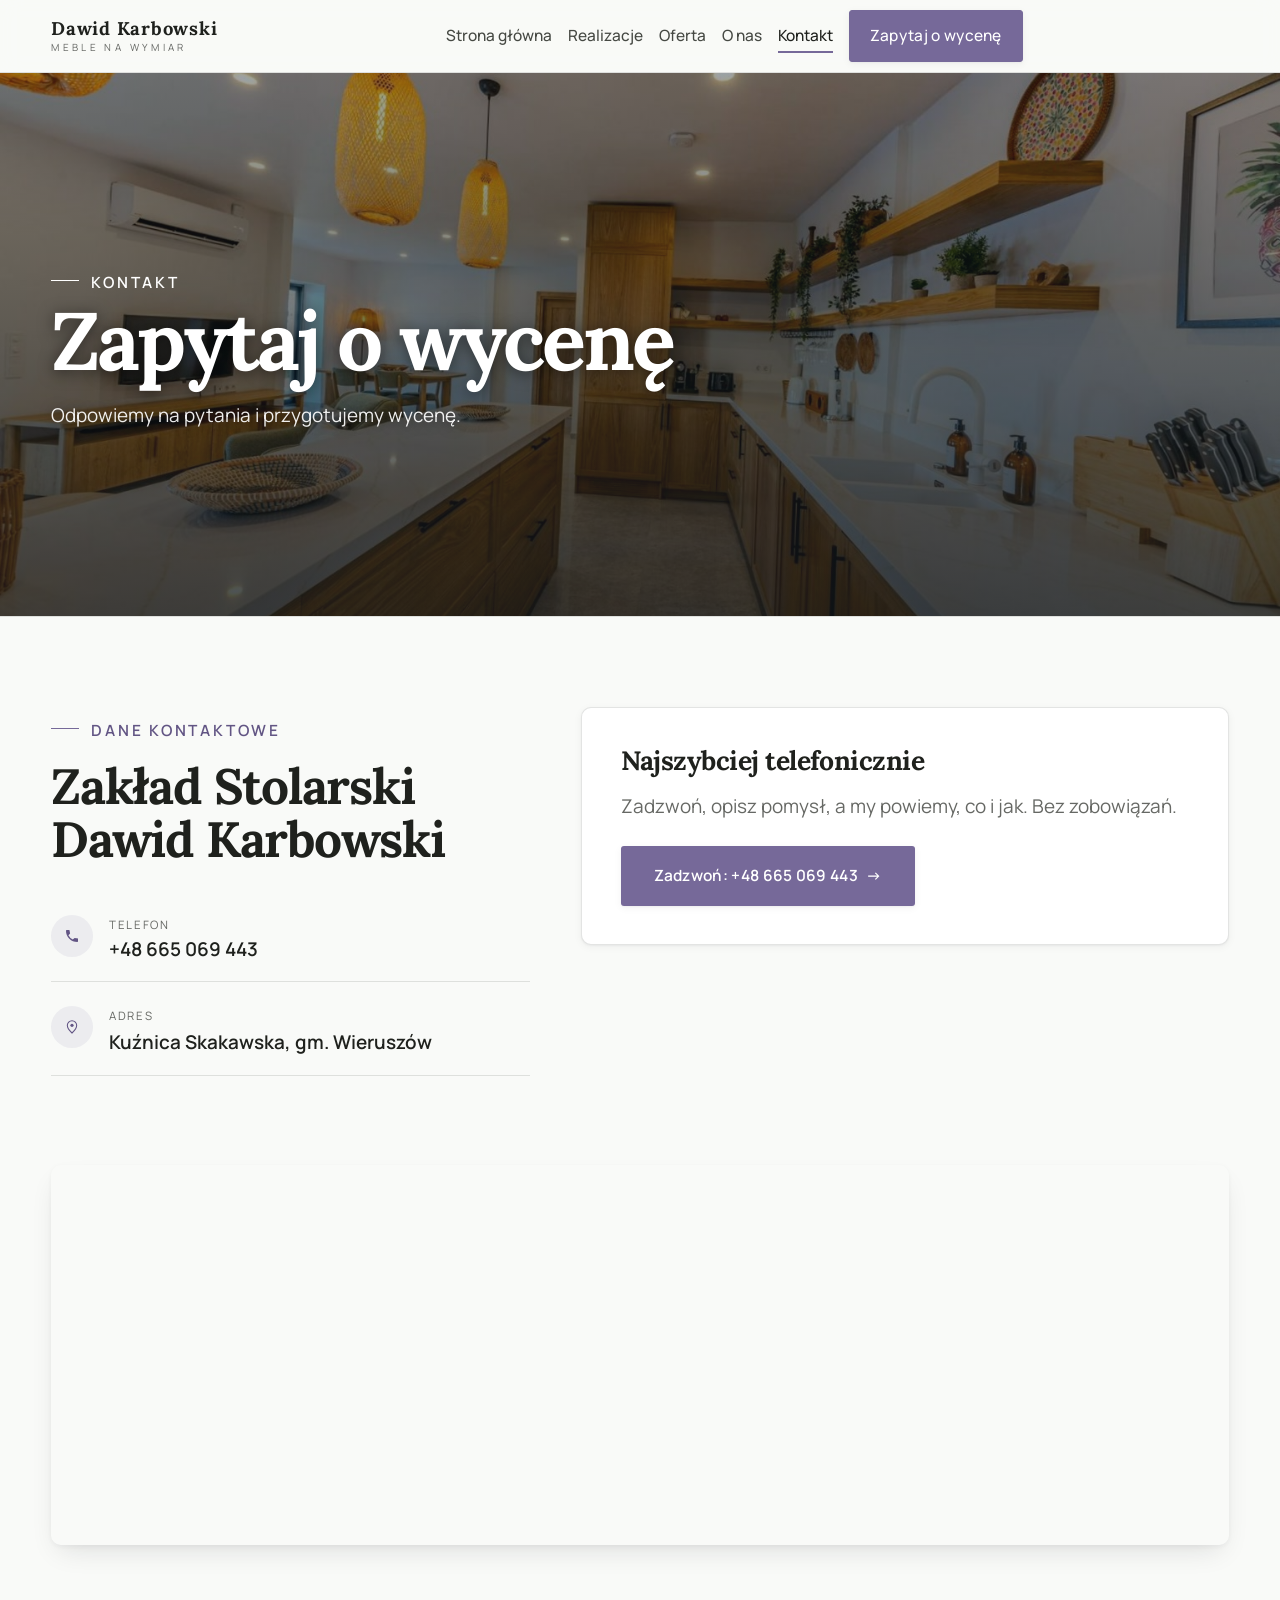
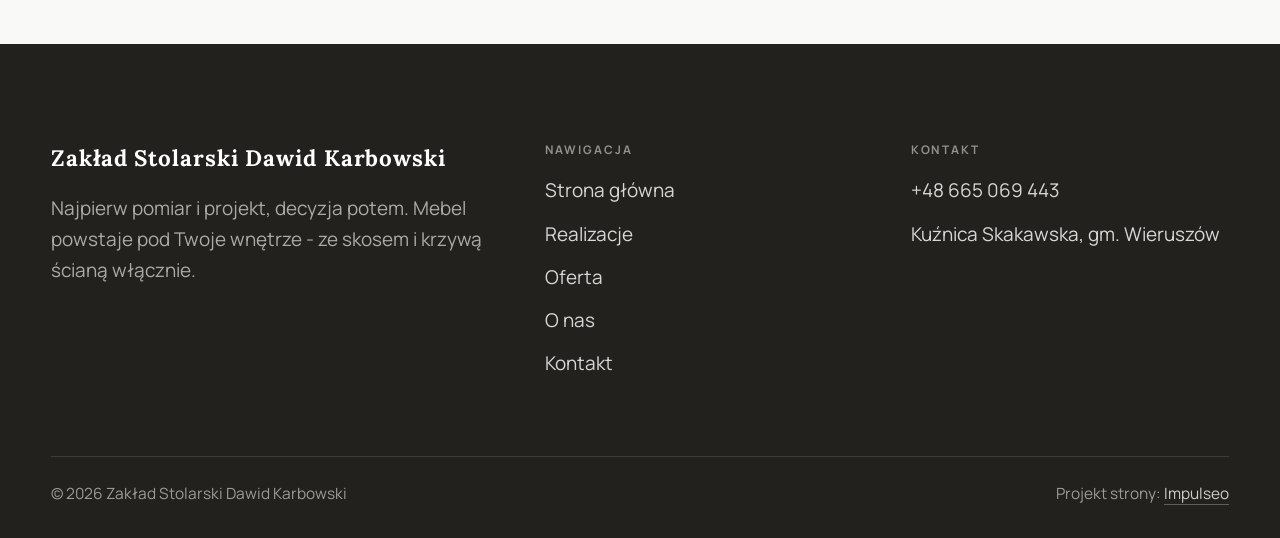
==== kontakt.html @ 0f79d3a3 "Strona demo: zaklad-stolarski-dawid-karbowski" ====
<!DOCTYPE html>
<html lang="pl">
<head>
<meta charset="UTF-8">
<meta name="viewport" content="width=device-width, initial-scale=1.0">
<title>Kontakt - Zakład Stolarski Dawid Karbowski</title>
<meta name="description" content="Kontakt Zakład Stolarski Dawid Karbowski - Kuźnica Skakawska, gm. Wieruszów">
<link rel="canonical" href="https://impulseo-pl.github.io/zaklad-stolarski-dawid-karbowski/kontakt.html">
<meta name="robots" content="noindex, nofollow">
<meta property="og:type" content="website">
<meta property="og:locale" content="pl_PL">
<meta property="og:site_name" content="Zakład Stolarski Dawid Karbowski">
<meta property="og:title" content="Kontakt - Zakład Stolarski Dawid Karbowski">
<meta property="og:description" content="Kontakt Zakład Stolarski Dawid Karbowski - Kuźnica Skakawska, gm. Wieruszów">
<meta property="og:url" content="https://impulseo-pl.github.io/zaklad-stolarski-dawid-karbowski/kontakt.html">
<meta property="og:image" content="https://impulseo-pl.github.io/zaklad-stolarski-dawid-karbowski/img/og.jpg">
<meta property="og:image:width" content="1200">
<meta property="og:image:height" content="630">
<meta name="twitter:card" content="summary_large_image">
<link rel="preconnect" href="https://fonts.googleapis.com">
<link rel="preconnect" href="https://fonts.gstatic.com" crossorigin>
<link href="https://fonts.googleapis.com/css2?family=Lora:wght@500;600;700&family=Manrope:wght@400;500;600&display=swap" rel="stylesheet">
<link rel="stylesheet" href="assets/styles.css?v=f12e553e">
</head>
<body>

<header class="nav">
  <div class="wrap nav-inner">
    <a class="brand" href="index.html"><span class="name">Dawid Karbowski</span><span class="sub">Meble na wymiar</span></a>
    <nav class="nav-links">
      <a href="index.html">Strona główna</a>
      <a href="realizacje.html">Realizacje</a>
      <a href="oferta.html">Oferta</a>
      <a href="o-nas.html">O nas</a>
      <a href="kontakt.html" class="active" aria-current="page">Kontakt</a>
      <a href="kontakt.html" class="btn btn-accent">Zapytaj o wycenę</a>
    </nav>
    <button class="nav-toggle" aria-label="Menu"><span></span><span></span><span></span></button>
  </div>
</header>

<main>
<section class="pagehead">
  <img src="img/g8.jpg" alt="Zakład Stolarski Dawid Karbowski - Zapytaj o wycenę" width="1534" height="988" decoding="async">
  <div class="wrap">
    <span class="eyebrow">Kontakt</span>
    <h1>Zapytaj o wycenę</h1>
    <p>Odpowiemy na pytania i przygotujemy wycenę.</p>
  </div>
</section>
<section>
  <div class="wrap contact-grid">
    <div class="reveal">
      <span class="eyebrow">Dane kontaktowe</span>
      <h2 style="margin:var(--space-4) 0 var(--space-6)">Zakład Stolarski Dawid Karbowski</h2>
      <div class="info-list">
        <div class="info-row"><div class="ic"><svg class="ico-tel" width="16" height="16" viewBox="0 0 24 24" fill="none" aria-hidden="true"><path d="M6.6 10.8a15.5 15.5 0 0 0 6.6 6.6l2.2-2.2a1 1 0 0 1 1-.24 11.4 11.4 0 0 0 3.6.58 1 1 0 0 1 1 1V20a1 1 0 0 1-1 1A17 17 0 0 1 3 4a1 1 0 0 1 1-1h3.5a1 1 0 0 1 1 1c0 1.25.2 2.46.58 3.6a1 1 0 0 1-.25 1l-2.23 2.2Z" fill="currentColor"/></svg></div><div><div class="lbl">Telefon</div><a class="val" href="tel:+48665069443">+48 665 069 443</a></div></div>
        <div class="info-row"><div class="ic"><svg class="ico-pin" width="16" height="16" viewBox="0 0 24 24" fill="none" aria-hidden="true"><path d="M12 21s7-6.1 7-11.5A7 7 0 0 0 5 9.5C5 14.9 12 21 12 21Z" stroke="currentColor" stroke-width="1.6" fill="none"/><circle cx="12" cy="9.5" r="2.4" fill="currentColor"/></svg></div><div><div class="lbl">Adres</div><div class="val">Kuźnica Skakawska, gm. Wieruszów</div></div></div>
      </div>
    </div>
    <div class="reveal">
      <div class="form">
        <h3 style="margin-bottom:var(--space-4)">Najszybciej telefonicznie</h3>
        <p class="muted" style="margin-bottom:var(--space-5)">Zadzwoń, opisz pomysł, a my powiemy, co i jak. Bez zobowiązań.</p>
        <a href="tel:+48665069443" class="btn btn-accent" style="justify-content:center">Zadzwoń: +48 665 069 443 <span class="arr">→</span></a>
      </div>
    </div>
  </div>
</section>
<section style="padding-top:0">
  <div class="wrap reveal">
    <iframe class="map" title="Zakład Stolarski Dawid Karbowski - Wieruszów" src="https://maps.google.com/maps?q=Zak%C5%82ad%20Stolarski%20Dawid%20Karbowski%20Wierusz%C3%B3w&z=15&output=embed" loading="lazy" referrerpolicy="no-referrer-when-downgrade"></iframe>
  </div>
</section>
</main>

<footer>
  <div class="wrap">
    <div class="foot-grid">
      <div class="foot-brand">
        <div class="name">Zakład Stolarski Dawid Karbowski</div>
        <p>Najpierw pomiar i projekt, decyzja potem. Mebel powstaje pod Twoje wnętrze - ze skosem i krzywą ścianą włącznie.</p>
      </div>
      <div class="foot-col">
        <h4>Nawigacja</h4>
        <a href="index.html">Strona główna</a>
        <a href="realizacje.html">Realizacje</a>
        <a href="oferta.html">Oferta</a>
        <a href="o-nas.html">O nas</a>
        <a href="kontakt.html">Kontakt</a>
      </div>
      <div class="foot-col">
        <h4>Kontakt</h4>
        <a href="tel:+48665069443">+48 665 069 443</a>
        <p>Kuźnica Skakawska, gm. Wieruszów</p>
      </div>
    </div>
    <div class="foot-bot">
      <span>© 2026 Zakład Stolarski Dawid Karbowski</span>
      <span>Projekt strony: <a class="foot-credit" href="https://impulseo.pl" target="_blank" rel="noopener">Impulseo</a></span>
    </div>
  </div>
</footer>
<div class="sticky-reserve"><a class="sr-book" href="kontakt.html">Zapytaj o wycenę</a><a class="sr-call" href="tel:+48665069443" aria-label="Zadzwoń"><svg class="ico-tel" width="16" height="16" viewBox="0 0 24 24" fill="none" aria-hidden="true"><path d="M6.6 10.8a15.5 15.5 0 0 0 6.6 6.6l2.2-2.2a1 1 0 0 1 1-.24 11.4 11.4 0 0 0 3.6.58 1 1 0 0 1 1 1V20a1 1 0 0 1-1 1A17 17 0 0 1 3 4a1 1 0 0 1 1-1h3.5a1 1 0 0 1 1 1c0 1.25.2 2.46.58 3.6a1 1 0 0 1-.25 1l-2.23 2.2Z" fill="currentColor"/></svg></a></div>
<div class="demo-wazne" data-do="2026-11-10" data-cykl="3" hidden><svg class="dw-ico" width="13" height="13" viewBox="0 0 24 24" fill="none" aria-hidden="true"><circle cx="12" cy="12" r="8.6" stroke="currentColor" stroke-width="1.8"/><path d="M12 7.2V12l3.3 2" stroke="currentColor" stroke-width="1.8" stroke-linecap="round"/></svg><span class="dw-txt"></span></div>

<script src="assets/main.js"></script>
</body>
</html>
---- assets/styles.css ----
/* ============================================================
   STOLBASZ — premium, architektoniczny B2B fit-out
   Jasna paleta, zero brązu. System wg premium-web-craft.
   Projekt strony: Impulseo (impulseo.pl)
   ============================================================ */

:root{
  /* PALETA — jasna, architektoniczna, chłodna */
  --paper:#F3F1EC;          /* główne tło */
  --paper-2:#E6E3DB;        /* sekcje alternatywne (chłodny jasny szary) */
  --paper-3:#E6E3DB;        /* delikatne wypełnienia */
  --ink:#23211E;            /* tekst główny — chłodny grafit */
  --ink-soft:#43403A;       /* nagłówki drugorzędne */
  --muted:#87837A;          /* tekst poboczny */
  --line:rgba(35,33,30,.12);/* hairline */
  --accent:#8A6B3C;         /* stonowany petrol-slate — jedyny akcent */
  --accent-d:#6E5430;
  --accent-soft:rgba(138,107,60,.10);
  --dark:#23211E;           /* sekcje ciemne (stopka/CTA) */

  /* HOVER ZDJĘĆ — JEDEN standard dla całego silnika (decyzja K. 04.08.2026, artefakt z wariantami).
     AKTUALNE (K.+Szymon 09.08.2026, wybór z artefaktu 6 wariantów): zoom 1.05 przy 1.4s -
     przy tak długim czasie mocniejszy kadr NIE skacze, tylko „oddycha". Poprzedni standard
     (1.02 / .55s z 04.08) odbierany jako dynamiczny i szybki.
     Spoczynek lekko przygaszony, ale TYLKO tam, gdzie jest mysz (@media hover:hover) —
     na telefonie zdjęcia zostają w pełnej jasności. */
  --img-zoom:1.05;                   /* K.+Szymon 09.08: wariant F z artefaktu porównawczego */
  --img-rest:brightness(.95) saturate(.99);
  --img-hot:brightness(1.06) saturate(1.05);
  --img-dur:1.4s;                    /* K.+Szymon 09.08 (wariant F): powoli = elegancko */
  --img-ease:cubic-bezier(.16,.84,.44,1);  /* miękki ogon, efekt „oddychania" */

  /* ODSTĘPY — skala 4/8 */
  --space-1:4px; --space-2:8px; --space-3:12px; --space-4:16px; --space-5:24px;
  --space-6:32px; --space-7:48px; --space-8:64px; --space-9:96px; --space-10:128px;

  /* TYPOGRAFIA — fluid clamp() (skala podbita 16.07.2026: większe, czytelniejsze litery — uwaga Adama) */
  --text-sm:clamp(.9rem,.87rem + .12vw,1rem);
  --text-base:clamp(1.08rem,1.04rem + .18vw,1.2rem);
  --text-lg:clamp(1.24rem,1.15rem + .34vw,1.44rem);
  --text-h3:clamp(1.34rem,1.22rem + .55vw,1.66rem);
  --text-h2:clamp(2.1rem,1.66rem + 2.1vw,3.1rem);
  --text-h1:clamp(2.9rem,2.1rem + 4vw,5.1rem);

  /* PROMIENIE — architektoniczne, raczej ostre */
  --r-sm:3px; --r-md:6px; --r-lg:10px;

  /* RUCH */
  --ease:cubic-bezier(.25,.46,.45,.94); --dur:.24s;

  /* CIENIE — miękkie, warstwowe */
  --sh-sm:0 1px 2px rgba(16,24,32,.04), 0 2px 8px rgba(16,24,32,.05);
  --sh-md:0 2px 6px rgba(16,24,32,.05), 0 12px 28px -8px rgba(16,24,32,.12);
  --sh-lg:0 6px 14px rgba(16,24,32,.07), 0 26px 56px -18px rgba(16,24,32,.22);

  --hairline:1px solid var(--line);

  --font-display:'Lora',serif;
  --font-body:'Manrope',sans-serif;
}

*{box-sizing:border-box;margin:0;padding:0}
html{scroll-behavior:smooth}
body{
  font-family:var(--font-body);
  font-size:var(--text-base);
  line-height:1.65;
  color:var(--ink);
  background:var(--paper);
  -webkit-font-smoothing:antialiased;
  text-rendering:optimizeLegibility;
}
img{max-width:100%;height:auto;display:block}  /* height:auto = width/height z atrybutów trzyma proporcje (TOP#12) */
a{color:inherit;text-decoration:none}

.wrap{width:min(92%,1180px);margin-inline:auto}
section{padding-block:clamp(52px,6.5vw,96px)}

h1,h2,h3{font-family:var(--font-display);font-weight:700;line-height:1.08;letter-spacing:-.02em;color:var(--ink)}
h1{font-size:var(--text-h1);letter-spacing:-.035em}
h2{font-size:var(--text-h2);letter-spacing:-.025em}
h3{font-size:var(--text-h3)}
/* MIARA — długość wiersza. WCAG 2.2 SC 1.4.8: max 80 znaków; Butterick: 45–90.
   68ch daje realnie 72–78 znaków polskiego tekstu, czyli z zapasem pod granicą.
   Wcześniej limit miał TYLKO <p> — <li>, <blockquote> i <dd> nie miały żadnego,
   i to jedyny powód, dla którego 23 bloki na dwóch oddanych stronach jadą po
   83–106 znaków w wierszu (pomiar 07.08.2026, bramka `miara`).
   ⚠️ Listy i definicje ograniczamy TYLKO bez klasy: `ul`/`ol` z klasą to u nas
   układ (siatki kafli, menu), a nie tekst ciągły — tam miarę wyznacza układ. */
/* 60ch, nie 68ch (K. 10.08): po zmianie fontów na węższe kroje (DM Sans i spółka)
   w 68ch mieściło się ~90 znaków - bramka pikselowa słusznie zgłaszała przekroczenie
   granicy 80. Pomiar na żywej przeglądarce: 60ch = 90 znaków, 53ch = ~78 znaków, czyli normę WCAG 1.4.8. */
:root{ --miara:53ch }
p{max-width:min(100%,var(--miara))}
blockquote,
ul:not([class])>li, ol:not([class])>li,
dl:not([class])>dd{max-width:min(100%,var(--miara))}

/* ⚠️ Świadomie BEZ wyjątku `.tile p,.card p,.svc p{max-width:none}`, choć nasuwa się sam:
   te akapity BYŁY już ograniczone (stare `p{max-width:65ch}`), więc „wyjątek" nie odblokowałby
   niczego nowego — tylko ROZLUŹNIŁ stan sprzed zmiany na wszystkich demach naraz.
   `figcaption` żadna z reguł wyżej nie dotyczy, więc też nie potrzebuje zwolnienia. */

/* ŁAMANIE. `balance` wyrównuje długości wierszy w nagłówku, `pretty` pilnuje ostatniego
   wiersza akapitu, żeby nie został w nim jeden wyraz. Obsługiwane od Chrome 117 /
   Safari 17.5; starsze przeglądarki po prostu ignorują tę własność.
   `text-wrap:pretty` nie występowało dotąd ANI RAZ w silniku ani w repo klientów. */
h1,h2,h3,.lead,.lede{text-wrap:balance}
p,li,blockquote,dd{text-wrap:pretty}

.eyebrow{
  font-family:var(--font-body);
  font-size:var(--text-sm);
  font-weight:600;
  letter-spacing:.18em;
  text-transform:uppercase;
  color:var(--accent);
  display:inline-flex;align-items:center;gap:var(--space-3);
}
/* flex:none + margin-top = kreska trzyma się PIERWSZEJ linii. Wcześniej align-items:center
   centrowało ją względem całego bloku i przy zawinięciu (długi kicker typu
   „…WNĘTRZ · LESZNO · OD 2019") druga linia lądowała z brzydkim wcięciem. */
.eyebrow{align-items:flex-start}
.eyebrow>*,.eyebrow{text-wrap:balance}   /* dlugi kicker lamal sie na sierote typu samo „2019" w drugiej linii */
.eyebrow::before{content:"";width:28px;height:1px;background:var(--accent);display:inline-block;flex:none;margin-top:.62em}

.muted{color:var(--muted)}
.lead{font-size:var(--text-lg);line-height:1.55;color:var(--ink-soft);max-width:50ch}

/* ---------- BUTTONS ---------- */
.btn{
  display:inline-flex;align-items:center;gap:var(--space-2);
  font-weight:600;font-size:var(--text-sm);letter-spacing:.02em;
  padding:var(--space-4) var(--space-6);
  border-radius:var(--r-sm);
  transition:transform var(--dur) var(--ease),box-shadow var(--dur) var(--ease),background var(--dur) var(--ease);
  cursor:pointer;border:1px solid transparent;
}
.btn-accent{background:var(--accent);color:#fff;box-shadow:var(--sh-sm)}
.btn-accent:hover{background:var(--accent-d);transform:translateY(-2px);box-shadow:var(--sh-md)}
.btn-accent:active{transform:translateY(0);box-shadow:var(--sh-sm)}
.btn-ghost{background:transparent;color:var(--ink);border-color:var(--line)}
.btn-ghost:hover{border-color:var(--accent);color:var(--accent);transform:translateY(-2px)}
.btn-light{background:#fff;color:var(--ink);box-shadow:var(--sh-sm)}
.btn-light:hover{transform:translateY(-2px);box-shadow:var(--sh-md)}
.btn .arr{transition:transform var(--dur) var(--ease)}
.btn:hover .arr{transform:translateX(4px)}

/* ---------- NAV ---------- */
.nav{
  position:sticky;top:0;z-index:50;
  background:color-mix(in srgb,var(--paper) 88%,transparent);
  backdrop-filter:saturate(140%) blur(10px);
  border-bottom:var(--hairline);
}
.nav-inner{display:flex;align-items:center;justify-content:space-between;gap:var(--space-5);height:72px}
/* ANTY-NACHODZENIE (K. 05.08.2026): długa nazwa firmy + przycisk z pełnym numerem nie mieściły się w pasku
   i flex ściskał linki PONIŻEJ ich treści - "Kontakt" wchodził na ramkę "Zadzwoń +48 ...". Teraz ustępuje
   nazwa marki (skrót wielokropkiem), a menu i przycisk nigdy się nie kurczą ani nie zachodzą na siebie. */
.brand{display:flex;flex-direction:column;line-height:1;min-width:0;flex:0 1 auto}
.brand .name{font-family:var(--font-display);font-weight:800;font-size:1.35rem;letter-spacing:.04em;white-space:nowrap;overflow:hidden;text-overflow:ellipsis}
.brand .sub{font-size:.62rem;letter-spacing:.34em;text-transform:uppercase;color:var(--muted);margin-top:5px;white-space:nowrap;overflow:hidden;text-overflow:ellipsis}
.nav-links{display:flex;align-items:center;gap:var(--space-6);flex:0 0 auto}
.nav-links a{font-size:var(--text-sm);font-weight:500;color:var(--ink-soft);position:relative;padding-block:4px;white-space:nowrap;transition:color var(--dur) var(--ease)}
.nav-links a::after{content:"";position:absolute;left:0;bottom:0;width:0;height:1.5px;background:var(--accent);transition:width var(--dur) var(--ease)}
.nav-links a:hover,.nav-links a.active{color:var(--ink)}
.nav-links a:hover::after,.nav-links a.active::after{width:100%}
.nav-links .btn{padding:var(--space-2) var(--space-5)}
/* przyciski w nav: właściwy kolor (przebij .nav-links a) + bez podkreślenia */
.nav-links a.btn-accent{color:#fff}
.nav-links a.btn-ghost,.nav-links a.btn-light{color:var(--ink)}
/* CTA w pasku: NIE podkreślenie spod linków menu, ale ten sam przelatujący błysk,
   co na wszystkich innych przyciskach (zgłoszenie K. 13.08.2026 - „na hero jest efekt
   światła przechodzącego przez przycisk, na navbarze go nie ma, a mają być identyczne").
   Reguła `.nav-links a::after` jest silniejsza od `.btn::after`, więc trzeba jej
   geometrię wyzerować i wpisać połysk z nazwy - samo `display:none` gasiło efekt. */
.nav-links a.btn::after{
  display:block;content:"";position:absolute;inset:0;z-index:-1;pointer-events:none;
  width:auto;height:auto;border-radius:inherit;   /* kasuje geometrię podkreślenia (width:0;height:1.5px) */
  background:linear-gradient(100deg,transparent 32%,rgba(255,255,255,.20) 50%,transparent 68%);
  translate:-120% 0}
@media (prefers-reduced-motion:no-preference){
  .nav-links a.btn:hover::after{translate:120% 0;transition:translate .75s var(--mt-ease,cubic-bezier(.16,.84,.44,1))}
}
.nav-toggle{display:none;background:none;border:none;cursor:pointer;flex-direction:column;gap:5px;padding:8px}
.nav-toggle span{width:24px;height:2px;background:var(--ink);transition:var(--dur)}
/* Ciasny zakres MIĘDZY menu mobilnym a pełnym pulpitem: zbijamy odstępy i nazwę marki,
   żeby wszystko zmieściło się naturalnie, zanim w ogóle dojdzie do skracania wielokropkiem. */
@media(max-width:1280px) and (min-width:921px){
  .nav-links{gap:var(--space-4)}
  .nav-links .btn{padding:var(--space-2) var(--space-4)}
  .brand .name{font-size:1.15rem}
}

/* ---------- HERO (split) ---------- */
.hero{position:relative;overflow:hidden;border-bottom:var(--hairline)}
.hero-grid{display:grid;grid-template-columns:1.05fr .95fr;gap:clamp(24px,4vw,60px);align-items:center;
  padding-block:clamp(36px,4.5vw,64px)}
.hero-copy .eyebrow{margin-bottom:var(--space-5)}
.hero-copy h1{margin-bottom:var(--space-5)}
.hero-copy .lead{margin-bottom:var(--space-7)}
.hero-actions{display:flex;flex-wrap:wrap;gap:var(--space-4)}
.hero-art{position:relative;aspect-ratio:4/3;border-radius:var(--r-lg);overflow:hidden;box-shadow:var(--sh-lg)}
.hero-art img{width:100%;height:100%;object-fit:cover}
.hero-art::after{content:"";position:absolute;inset:0;background:linear-gradient(180deg,transparent 55%,rgba(18,24,28,.28))}
.hero-badge{position:absolute;left:var(--space-5);bottom:var(--space-5);z-index:2;
  background:rgba(252,252,251,.94);backdrop-filter:blur(4px);
  border-radius:var(--r-md);padding:var(--space-4) var(--space-5);box-shadow:var(--sh-md);max-width:78%}
.hero-badge strong{display:block;font-family:var(--font-display);font-size:1rem;letter-spacing:-.01em}
.hero-badge span{font-size:var(--text-sm);color:var(--muted)}

/* ---------- HERO duży / kinowy (strona główna) ---------- */
.hero-cine{position:relative;min-height:clamp(560px,82vh,840px);min-height:clamp(560px,82svh,840px);display:flex;align-items:center;overflow:hidden;border-bottom:var(--hairline)}
.hero-cine>img{position:absolute;inset:0;width:100%;height:100%;object-fit:cover;z-index:0}
.hero-cine::after{content:"";position:absolute;inset:0;z-index:1;
  background:linear-gradient(95deg,rgba(13,18,23,.86) 0%,rgba(13,18,23,.64) 32%,rgba(13,18,23,.24) 62%,rgba(13,18,23,.04) 100%)}
.hero-cine .wrap{position:relative;z-index:2;padding-block:var(--space-8)}
.hero-cine .hero-copy{max-width:660px}
.hero-cine .eyebrow{color:#fff;margin-bottom:var(--space-5)}
.hero-cine .eyebrow::before{background:#fff}
.hero-cine h1{color:#fff;margin-bottom:var(--space-5);font-size:clamp(2.9rem,2rem + 4.4vw,5.2rem);text-wrap:balance}
.hero-cine .lead{color:rgba(255,255,255,.92);max-width:48ch;margin-bottom:var(--space-7)}
.hero-cine .hero-actions{display:flex;flex-wrap:wrap;gap:var(--space-4)}
/* NISKIE OKNO (laptop z dokiem i paskami przeglądarki ma ~700-780 px wysokości widoku):
   H1 do 5.2rem + długi lead nie mieściły się i przyciski wypadały POD krawędź ekranu -
   klient widział stronę bez ani jednego CTA. Skalujemy w dół, zamiast przycinać treść. */
@media(min-width:821px) and (max-height:820px){
  .hero-cine{min-height:clamp(520px,94svh,780px)}
  .hero-cine .wrap{padding-block:var(--space-6)}
  .hero-cine h1{font-size:clamp(2.2rem,1.5rem + 2.6vw,3.6rem);margin-bottom:var(--space-4)}
  .hero-cine .eyebrow{margin-bottom:var(--space-4)}
  .hero-cine .lead{margin-bottom:var(--space-5);max-width:44ch}
}
@media(max-width:680px){
  .hero-cine{min-height:clamp(520px,76vh,640px);min-height:clamp(520px,76svh,640px);align-items:flex-end}
  .hero-cine::after{background:linear-gradient(0deg,rgba(13,18,23,.9) 6%,rgba(13,18,23,.45) 55%,rgba(13,18,23,.25) 100%)}
  .hero-cine .wrap{padding-bottom:var(--space-9)}
  /* TELEFON (~90% oglądających): lead potrafił zająć 8 linii i zepchnąć CTA poza pierwszy ekran.
     Zwężamy interlinię i skalę - treści nie ucinamy, bo to ona sprzedaje. */
  .hero-cine .lead{font-size:.98rem;line-height:1.5;margin-bottom:var(--space-5)}
  .hero-cine .eyebrow{font-size:.72rem;letter-spacing:.13em;margin-bottom:var(--space-4)}
  .hero-cine .eyebrow::before{width:20px}
  .hero-cine h1{margin-bottom:var(--space-4)}
}

/* full-bleed hero variant (podstrony) */
.pagehead{position:relative;min-height:46vh;min-height:46svh;display:flex;align-items:flex-end;overflow:hidden;border-bottom:var(--hairline)}
.pagehead img{position:absolute;inset:0;width:100%;height:100%;object-fit:cover}
/* 10.08.2026 (decyzja K.): mocniejsze przyciemnienie + cień pod tekstem. Bramka mierzyła na
   nagłówkach podstron 3,38-3,43:1 przy wymaganych 4,5 — jasne zdjęcie (hala, śnieg, niebo)
   podchodziło pod biały tekst. Zdjęcia klientów są różne, więc kontrast musi dawać WARSTWA,
   a nie szczęśliwy dobór kadru. */
.pagehead::after{content:"";position:absolute;inset:0;background:linear-gradient(180deg,rgba(18,24,28,.40),rgba(18,24,28,.76))}
.pagehead .wrap{position:relative;z-index:2;padding-block:var(--space-9);color:#fff}
.pagehead h1{color:#fff;max-width:18ch;text-shadow:0 2px 16px rgba(0,0,0,.55)}
.pagehead .eyebrow{color:#fff}
.pagehead .eyebrow::before{background:#fff}
.pagehead p{color:rgba(255,255,255,.92);margin-top:var(--space-4);max-width:54ch;text-shadow:0 1px 12px rgba(0,0,0,.5)}

/* ---------- STRIP (pasek skrótów / liczby) ---------- */
.strip{background:var(--dark);color:#fff}
/* PASEK HASEŁ — standard 04.08.2026 (decyzja K.): 5 haseł w JEDNYM rzędzie, tekst WYŚRODKOWANY,
   węższe marginesy boczne niż reszta strony (pasek ma iść szerzej), równe wysokości kolumn. */
.strip .wrap{width:min(96%,1440px);display:grid;grid-template-columns:repeat(5,1fr);
  gap:var(--space-5);padding-block:var(--space-7);align-items:stretch}
.strip .item .k{font-family:var(--font-display);font-size:clamp(1.05rem,.82rem + .85vw,1.55rem);
  font-weight:800;letter-spacing:-.02em;color:#fff;line-height:1.18;text-wrap:balance}
.strip .item .v{font-size:var(--text-sm);color:rgba(255,255,255,.66);margin-top:var(--space-2);line-height:1.4}
.strip .item{border-left:2px solid var(--accent);padding-inline:var(--space-4);
  text-align:center;display:flex;flex-direction:column;justify-content:center}
/* liczba kolumn = liczba haseł, żeby ostatnie nie zostawało samo w drugim rzędzie.
   Klasę n-N nadaje multipage.py; domyślnie (bez klasy) pasek jest 5-kolumnowy. */
.strip.n-2 .wrap{grid-template-columns:repeat(2,1fr)}
.strip.n-3 .wrap{grid-template-columns:repeat(3,1fr)}
.strip.n-4 .wrap{grid-template-columns:repeat(4,1fr);gap:var(--space-6)}
.strip.n-4 .item .k{font-size:clamp(1.3rem,1rem + 1.1vw,2rem)}
.strip.n-6 .wrap{grid-template-columns:repeat(6,1fr);gap:var(--space-4)}
.strip.n-6 .item .k{font-size:clamp(.98rem,.8rem + .7vw,1.35rem)}
/* równe łamanie: zamiast "długa linia + jedno słowo" obie linie zbliżonej długości */
.strip .item .k{text-wrap:balance}

/* ---------- SECTION HEAD ---------- */
.head{max-width:48rem;margin-bottom:var(--space-8)}
.head.center{margin-inline:auto;text-align:center}
.head .eyebrow{margin-bottom:var(--space-4)}
.head h2{margin-bottom:var(--space-4)}
.head p{color:var(--muted);font-size:var(--text-lg);line-height:1.55}
.head.center p{margin-inline:auto}

/* ---------- INTRO SPLIT ---------- */
.split{display:grid;grid-template-columns:.92fr 1.08fr;gap:clamp(28px,5vw,80px);align-items:center}
.split.rev{grid-template-columns:1.08fr .92fr}
.split.rev .split-art{order:-1}
.split-art{position:relative;aspect-ratio:5/4;border-radius:var(--r-lg);overflow:hidden;box-shadow:var(--sh-lg)}
.split-art img{width:100%;height:100%;object-fit:cover}
.split-copy h2{margin-bottom:var(--space-5)}
.split-copy p+p{margin-top:var(--space-4)}
.split-copy .btn{margin-top:var(--space-6)}

/* ---------- SERVICES (zakres) ---------- */
.svc-grid{display:grid;grid-template-columns:repeat(auto-fit,minmax(280px,1fr));gap:var(--space-5)}
.svc{background:#fff;border:var(--hairline);border-radius:var(--r-md);padding:var(--space-7) var(--space-6);
  transition:transform var(--dur) var(--ease),box-shadow var(--dur) var(--ease),border-color var(--dur) var(--ease);
  position:relative;overflow:hidden}
.svc::before{content:"";position:absolute;left:0;top:0;width:3px;height:0;background:var(--accent);transition:height var(--dur) var(--ease)}
.svc:hover{transform:translateY(-4px);box-shadow:var(--sh-md);border-color:transparent}
.svc:hover::before{height:100%}
.svc .ic{font-family:var(--font-display);font-size:.8rem;font-weight:700;letter-spacing:.12em;color:var(--accent);margin-bottom:var(--space-4)}
.svc h3{margin-bottom:var(--space-3);font-size:1.22rem}
.svc p{color:var(--muted);font-size:var(--text-base);line-height:1.6}

/* big detailed service rows */
.svc-row{display:grid;grid-template-columns:.8fr 1.2fr;gap:clamp(20px,4vw,60px);align-items:center;padding-block:var(--space-8)}
.svc-row+.svc-row{border-top:var(--hairline)}
.svc-row.rev{grid-template-columns:1.2fr .8fr}
/* Naprzemienny układ wierszy oferty: co drugi wiersz ma zdjęcie po PRAWEJ.
   Było `order:-1` — martwy kod, bo zdjęcie i tak jest pierwszym dzieckiem w HTML,
   więc wszystkie wiersze wyglądały identycznie (zdjęcie zawsze z lewej), a `rev`
   zmieniało tylko szerokość kolumn. Znalezione 29.07.2026 przy różnicowaniu kierunków
   animacji (pomiar pozycji: art.mid 390/502 przy row.mid 756 — zawsze lewa strona). */
.svc-row.rev .svc-row-art{order:2}
.svc-row-art{aspect-ratio:4/3;border-radius:var(--r-md);overflow:hidden;box-shadow:var(--sh-md)}
.svc-row-art img{width:100%;height:100%;object-fit:cover}
.svc-row h3{font-size:1.5rem;margin-bottom:var(--space-4)}
.svc-row .num{font-family:var(--font-display);font-size:.85rem;font-weight:700;letter-spacing:.14em;color:var(--accent);display:block;margin-bottom:var(--space-3)}
.svc-row ul{list-style:none;margin-top:var(--space-4);display:flex;flex-direction:column;gap:var(--space-2)}
.svc-row li{position:relative;padding-left:var(--space-5);color:var(--muted);font-size:var(--text-base)}
.svc-row li::before{content:"";position:absolute;left:0;top:.62em;width:8px;height:1px;background:var(--accent)}

/* ---------- GALLERY (realizacje) ---------- */
.gallery{display:grid;grid-template-columns:repeat(12,1fr);gap:var(--space-4);grid-auto-rows:200px}
/* GALERIA MASONRY — pionowe zdjęcia (portrety beauty/wellness) bez przycinania: kolumny, height auto */
.gallery-masonry{column-count:3;column-gap:var(--space-4)}
@media(max-width:900px){.gallery-masonry{column-count:2}}
@media(max-width:560px){.gallery-masonry{column-count:1}}
.gallery-masonry .m-tile{break-inside:avoid;margin:0 0 var(--space-4);padding:0;position:relative;overflow:hidden;border-radius:var(--r-md);border:1px solid var(--line)}
.gallery-masonry .m-tile img{width:100%;height:auto;display:block}
.gallery-masonry .m-tile .cap{position:absolute;left:0;right:0;bottom:0;padding:var(--space-4);color:#fff;background:linear-gradient(0deg,rgba(0,0,0,.55),transparent);font-size:var(--text-sm)}
.gallery-masonry .m-tile .cap small{display:block;font-weight:400;opacity:.78;letter-spacing:.04em;text-transform:uppercase;font-size:.66rem;margin-top:3px}
.tile{position:relative;overflow:hidden;border-radius:var(--r-md);box-shadow:var(--sh-sm);
  transition:transform var(--dur) var(--ease),box-shadow var(--dur) var(--ease)}
.tile img{width:100%;height:100%;object-fit:cover;
  transition:transform var(--img-dur) var(--img-ease),filter var(--img-dur) var(--img-ease)}
.tile:hover{box-shadow:var(--sh-md)}
.tile .cap{position:absolute;left:0;right:0;bottom:0;padding:var(--space-5) var(--space-4) var(--space-4);
  /* mocniejszy spad + cien pod tekstem: na JASNYCH zdjeciach klienta (biale fronty, sciany)
     slaby gradient dawal kontrast ~1.5:1 zamiast wymaganych 3.6:1 (bramka wygladu, 10.08.2026) */
  background:linear-gradient(transparent 10%,rgba(18,24,28,.55) 40%,rgba(18,24,28,.88) 68%,rgba(18,24,28,.99));color:#fff;
  text-shadow:0 1px 2px rgba(0,0,0,.85),0 2px 10px rgba(0,0,0,.55);
  font-size:var(--text-sm);font-weight:600;letter-spacing:.01em;
  opacity:0;transform:translateY(8px);transition:var(--dur) var(--ease)}
.tile:hover .cap{opacity:1;transform:translateY(0)}
.tile .cap small{display:block;font-weight:400;opacity:.78;letter-spacing:.04em;text-transform:uppercase;font-size:.66rem;margin-top:3px}
/* bento spans */
.t-wide{grid-column:span 6}
.t-tall{grid-column:span 6;grid-row:span 2}
.t-std{grid-column:span 6}
.t-third{grid-column:span 4}
.t-two3{grid-column:span 8}

/* ---------- TRUST / WIARYGODNOŚĆ ---------- */
.trust{background:var(--paper-2)}
.trust-grid{display:grid;grid-template-columns:repeat(auto-fit,minmax(240px,1fr));gap:var(--space-5);margin-top:var(--space-7)}
.trust-card{background:#fff;border-radius:var(--r-md);padding:var(--space-7) var(--space-6);box-shadow:var(--sh-sm);border-top:3px solid var(--accent)}
.trust-card .big{font-family:var(--font-display);font-size:clamp(1.8rem,1.3rem + 1.6vw,2.6rem);font-weight:800;letter-spacing:-.02em;color:var(--ink);line-height:1}
.trust-card h3{font-size:1.12rem;margin:var(--space-3) 0 var(--space-2)}
.trust-card p{color:var(--muted);font-size:var(--text-base);line-height:1.55}

/* ---------- CTA band ---------- */
.cta{background:var(--dark);color:#fff;position:relative;overflow:hidden}
/* telefon w CTA: na ciemnym tle biały (domyślnie), rodziny z JASNYM tłem CTA
   nadpisują to u siebie - wcześniej kolor siedział w stylu inline i wygrywał z rodziną. */
.cta .btn-ghost-cta{color:#fff;border-color:rgba(255,255,255,.3)}
.cta .wrap{display:grid;grid-template-columns:1.4fr .6fr;gap:var(--space-7);align-items:center;position:relative;z-index:2}
.cta h2{color:#fff;max-width:20ch}
.cta p{color:rgba(255,255,255,.74);margin-top:var(--space-4)}
.cta-actions{display:flex;flex-direction:column;gap:var(--space-3);align-items:flex-start}
.cta::before{content:"";position:absolute;right:-80px;top:-80px;width:360px;height:360px;border-radius:50%;
  background:radial-gradient(circle,var(--accent-soft),transparent 70%)}

/* ---------- CONTACT ---------- */
.contact-grid{display:grid;grid-template-columns:.85fr 1.15fr;gap:clamp(28px,4vw,56px);align-items:start}
.info-list{display:flex;flex-direction:column;gap:var(--space-2)}
.info-row{display:flex;gap:var(--space-4);align-items:flex-start;padding-block:var(--space-4);border-bottom:var(--hairline)}
.info-row .ic{flex:none;width:42px;height:42px;display:grid;place-items:center;border-radius:50%;
  background:var(--accent-soft);color:var(--accent);font-size:1.05rem}
.info-row .lbl{font-size:.72rem;letter-spacing:.14em;text-transform:uppercase;color:var(--muted)}
.info-row .val{font-weight:600;font-size:var(--text-base);margin-top:2px}
.info-row a.val:hover{color:var(--accent)}
.map{border:none;border-radius:var(--r-lg);box-shadow:var(--sh-md);width:100%;height:100%;min-height:380px;filter:grayscale(.2) contrast(1.02)}
.form{background:#fff;border:var(--hairline);border-radius:var(--r-lg);padding:clamp(24px,3vw,40px);box-shadow:var(--sh-sm)}
.form .fld{margin-bottom:var(--space-5)}
.form label{display:block;font-size:var(--text-sm);font-weight:600;margin-bottom:var(--space-2)}
.form input,.form textarea{width:100%;font-family:inherit;font-size:var(--text-base);color:var(--ink);
  padding:var(--space-4);border:var(--hairline);border-radius:var(--r-sm);background:var(--paper);transition:border-color var(--dur)}
.form input:focus,.form textarea:focus{outline:none;border-color:var(--accent);background:#fff}
.form textarea{resize:vertical;min-height:120px}
.form .note{font-size:var(--text-sm);color:var(--muted);margin-top:var(--space-3)}

/* ---------- FOOTER ---------- */
footer{background:var(--dark);color:#fff;padding-block:var(--space-9) var(--space-6)}
.foot-grid{display:grid;grid-template-columns:1.4fr 1fr 1fr;gap:var(--space-7);margin-bottom:var(--space-8)}
.foot-brand .name{font-family:var(--font-display);font-weight:800;font-size:1.4rem;letter-spacing:.04em}
.foot-brand p{color:rgba(255,255,255,.62);margin-top:var(--space-4);font-size:var(--text-base);max-width:38ch}
.foot-col h4{font-size:.74rem;letter-spacing:.16em;text-transform:uppercase;color:rgba(255,255,255,.5);margin-bottom:var(--space-4)}
.foot-col a,.foot-col p{display:block;color:rgba(255,255,255,.82);font-size:var(--text-base);margin-bottom:var(--space-3)}
.foot-col a:hover{color:#fff}
.foot-bot{border-top:1px solid rgba(255,255,255,.12);padding-top:var(--space-5);display:flex;justify-content:space-between;flex-wrap:wrap;gap:var(--space-3);
  font-size:var(--text-sm);color:rgba(255,255,255,.55)}
.foot-bot a:hover{color:#fff}
/* Podpis w stopce = klikalny link do impulseo.pl (31.07.2026). Ma być WIDOCZNIE klikalny,
   ale nie krzyczeć - stąd sam kolor jaśniejszy + delikatne podkreślenie na najeździe. */
.foot-bot a.foot-credit{color:rgba(255,255,255,.78);text-decoration:none;border-bottom:1px solid rgba(255,255,255,.28)}
.foot-bot a.foot-credit:hover{color:#fff;border-bottom-color:#fff}

/* ---------- REVEAL ---------- */
.reveal{opacity:0;transform:translateY(22px);transition:opacity .6s var(--ease),transform .6s var(--ease)}
.reveal.in{opacity:1;transform:none}

/* ---------- RESPONSIVE ---------- */
@media(max-width:920px){
  .hero-grid,.split,.split.rev,.svc-row,.svc-row.rev,.cta .wrap,.contact-grid,.foot-grid{grid-template-columns:1fr}
  .split.rev .split-art,.svc-row.rev .svc-row-art{order:0}
  .hero-art{aspect-ratio:16/10;max-height:420px}
  .strip .wrap,.strip.n-2 .wrap,.strip.n-3 .wrap,.strip.n-4 .wrap,.strip.n-6 .wrap{grid-template-columns:repeat(2,1fr);gap:var(--space-6)}
  .strip .item .k,.strip.n-6 .item .k{font-size:clamp(1.3rem,1.1rem + 1vw,2rem)}
  .gallery{grid-auto-rows:180px}
  .t-wide,.t-tall,.t-std,.t-third,.t-two3{grid-column:span 6}
  .t-tall{grid-row:span 1}
  .cta-actions{flex-direction:row;flex-wrap:wrap}
  .foot-grid{gap:var(--space-6)}
}
@media(max-width:680px){
  .nav-links{position:fixed;inset:72px 0 auto 0;background:var(--paper);flex-direction:column;align-items:stretch;
    gap:0;padding:var(--space-4) 6%;border-bottom:var(--hairline);box-shadow:var(--sh-md);
    transform:translateY(-120%);transition:transform var(--dur) var(--ease)}
  .nav-links.open{transform:translateY(0)}
  .nav-links a{padding-block:var(--space-4);border-bottom:var(--hairline)}
  .nav-links .btn{margin-top:var(--space-3);justify-content:center}
  .nav-toggle{display:flex}
  .strip .wrap,.strip.n-2 .wrap,.strip.n-3 .wrap,.strip.n-4 .wrap,.strip.n-6 .wrap{grid-template-columns:1fr}
  .gallery{grid-template-columns:repeat(6,1fr)}
  .foot-grid{grid-template-columns:1fr}
}
@media(prefers-reduced-motion:reduce){
  /* audyt 09.08 TOP#14: samo skrócenie duration przy animacji INFINITE = stroboskop
     (pętla .01ms miga ekranem); iteration-count:1 gasi pętlę naprawdę. Pseudoelementy
     też - tła hero (gastro/studio) animują ::before/img, blanket na * ich nie łapał. */
  *,*::before,*::after{animation-duration:.01ms!important;animation-iteration-count:1!important;animation-delay:0s!important;transition:none!important}
  .reveal{opacity:1!important;transform:none!important}
  html{scroll-behavior:auto}
}

/* ============================================================
   PREMIUM LAYER — destylat deep-researchu branż (anty-AI, spokój).
   Zmienne STOLBASZ (--accent/--ink/--paper/--line/--dark). Ruch ledwo
   zauważalny, krzywa cubic-bezier(.16,.84,.44,1); prefers-reduced-motion
   pokryte blanketem wyżej. Karty hairline zamiast cieni = #1 sygnał „nie-AI".
   ============================================================ */

/* więcej oddechu między sekcjami (liderzy: 110-130px) */
section{padding-block:clamp(64px,8vw,128px)}

/* 1) Aksamitny reveal — dłuższa, miękka krzywa zamiast „skoku" */
.reveal{transition:opacity .9s cubic-bezier(.16,.84,.44,1),transform .9s cubic-bezier(.16,.84,.44,1);will-change:opacity,transform}
/* stagger TYLKO w galerii (tam pozycja = porządek dzieci) */
.gallery .reveal:nth-child(2){transition-delay:.07s}
.gallery .reveal:nth-child(3){transition-delay:.14s}
.gallery .reveal:nth-child(4){transition-delay:.21s}
.gallery .reveal:nth-child(5){transition-delay:.28s}
.gallery .reveal:nth-child(6){transition-delay:.35s}

/* 2) Hero STATYCZNY na .hero-cine — Ken Burns CAŁKIEM WYŁĄCZONY 26.06 (3. zgłoszenie Szymona).
   GENEZA: animowanie scale na <img> hero z teksturami (cegły/framugi) re-samplinguje obraz
   klatka po klatce → na części ekranów drobne drganie/shimmer = „heroshot się trzęsie".
   translateY usunięto wcześniej, scale-only + will-change/GPU NIE wystarczyły do GWARANCJI gładkości.
   Krzysztof zażądał pewności („make sure, że błąd się nie pojawi") > efekt. Zero animacji = 0% drgania.
   Delikatny zoom zostaje TYLKO w pełnoekranowych hero gastro/studio (hg-bg/hs-bg — tło, inny
   mechanizm, chwalone, nigdy nie zgłaszane). NIE wracać do KB na .hero-cine bez realnego testu
   na sprzęcie klienta — to ryzyko regresji „trzęsienia”. */
/* BEZPIECZNY "wow" na hero = jednorazowy FADE-IN (opacity), nie zoom.
   opacity nie dotyka bitmapy → gładkie na KAŻDYM zdjęciu/ekranie/GPU, zero ryzyka migotania.
   Geometryczny ruch (scale/translate) na .hero-cine jest ZAKAZANY (bramka pilnuje). */
@keyframes heroFade{from{opacity:0}to{opacity:1}}
.hero-cine>img{transform:none;animation:heroFade 1.1s ease-out both}

/* 3) Akcentowy hairline pod nagłówkiem sekcji, który „rysuje się" przy wejściu */
.head h2{position:relative;padding-bottom:18px}
.head h2::after{content:"";position:absolute;left:0;bottom:0;height:1px;width:0;background:var(--accent);transition:width 1s cubic-bezier(.16,.84,.44,1) .15s}
.head.center h2::after{left:50%;transform:translateX(-50%)}
.head.reveal.in h2::after,.head.center.reveal.in h2::after{width:54px}

/* 4) Karty HAIRLINE zamiast cieni/zaokrągleń (najmocniejszy anty-AI detal) */
.svc{background:transparent;border:1px solid var(--line);border-radius:var(--r-sm);box-shadow:none}
.svc:hover{box-shadow:none;border-color:var(--accent);transform:translateY(-3px)}
.trust-card{background:transparent;box-shadow:none;border:1px solid var(--line);border-top:2px solid var(--accent);border-radius:var(--r-sm)}
.tile{box-shadow:none;border-radius:var(--r-sm)}
.tile:hover{box-shadow:none}

/* 5) Sticky-nav kondensuje się po przewinięciu (sygnał dopracowania) */
.nav{transition:box-shadow .4s ease,background .4s ease}
.nav.is-stuck{box-shadow:0 1px 0 var(--line),0 14px 30px -24px rgba(0,0,0,.45)}
.nav-inner{transition:height .35s var(--ease)}
.nav.is-stuck .nav-inner{height:60px}

/* 6) MANIFESTO — pełnoekranowy cytat-bohater (zastępuje generyczne „Dlaczego my") */
.manifesto{background:var(--paper-2);text-align:center}
.manifesto .wrap{max-width:60rem}
.manifesto p{font-family:var(--font-display);font-style:italic;font-size:clamp(1.6rem,1rem + 2.4vw,2.8rem);line-height:1.32;color:var(--ink-soft);margin-inline:auto;max-width:26ch;position:relative;padding-top:var(--space-8)}
.manifesto p::before{content:"";position:absolute;top:0;left:50%;transform:translateX(-50%);width:54px;height:1px;background:var(--accent)}
.manifesto p span{color:var(--accent);font-style:italic}

/* 7) GATEWAYS — 3 duże bramy-zdjęcia (zamiast paska menu usług) */
.gateways{display:grid;grid-template-columns:repeat(3,1fr);gap:var(--space-4)}
.gateway{position:relative;aspect-ratio:3/4;overflow:hidden;border-radius:var(--r-sm);display:block}
.gateway img{width:100%;height:100%;object-fit:cover;
  transition:transform var(--img-dur) var(--img-ease),filter var(--img-dur) var(--img-ease)}
.gateway::after{content:"";position:absolute;inset:0;background:linear-gradient(180deg,transparent 38%,rgba(18,24,28,.74))}
/* ===== HOVER ZDJĘĆ — jedno miejsce dla WSZYSTKICH kafli ze zdjęciem (K. 04.08.2026) ===== */
@media(hover:hover){
  .tile img,.gateway img,.m-tile img{filter:var(--img-rest)}
  .tile:hover img,
  .gateway:hover img,
  .m-tile:hover img{transform:scale(var(--img-zoom));filter:var(--img-hot)}
}
.m-tile img{transition:transform var(--img-dur) var(--img-ease),filter var(--img-dur) var(--img-ease)}
.gateway .g-ttl{position:absolute;left:0;right:0;bottom:0;z-index:2;padding:var(--space-6) var(--space-5);color:#fff;font-family:var(--font-display);font-size:1.45rem;letter-spacing:-.01em;line-height:1.15}
.gateway .g-ttl small{display:block;font-family:var(--font-body);font-size:var(--text-sm);font-weight:400;opacity:.82;letter-spacing:.03em;margin-top:5px}
@media(max-width:760px){.gateways{grid-template-columns:1fr}.gateway{aspect-ratio:16/10}}

/* 8) LOGO klienta w nagłówku (gdy podane --logo) */
/* 52px domyślnie (feedback Bartka 06.07.2026: 40px ginęło, uwaga padła 3x; ~56px sprawdzone na żywym demie anna-borowiec-makeup) */
.brand-logo{height:64px;width:auto;max-width:300px;object-fit:contain;display:block}
.nav.is-stuck .brand-logo{height:52px}
@media(max-width:680px){.brand-logo{height:46px;max-width:210px}}


/* === RWD: nagłówki na wąskich ekranach (dodane 17.07.2026 razem z fixem clamp) ===
   Po przywróceniu działania clamp() dolna granica --text-h1 (2.9rem) rozpychała
   dokument przy długich polskich słowach na telefonach. Tu ją zjeżdżamy. */
@media (max-width:560px){
  :root{
    --text-h1:clamp(1.9rem, 1.15rem + 4.4vw, 2.7rem);
    --text-h2:clamp(1.5rem, 1rem + 3vw, 2.1rem);
  }
  .hero-cine h1{font-size:clamp(1.9rem, 1.15rem + 4.4vw, 2.7rem)}
  h1,h2{overflow-wrap:break-word}
}

/* GODZINY (godziny_grid z briefu) — dzień po lewej, godziny po prawej. Wcześniej BRAK stylu
   powodował sklejenie "Poniedziałek-Piątek8:00-20:00" (dodane 2026-07-21). Neutralne dla dem bez grafiku. */
.godz{display:flex;flex-direction:column;gap:2px;max-width:440px;margin-top:8px}
.godz-row{display:flex;justify-content:space-between;align-items:baseline;gap:24px;padding:10px 0;border-bottom:1px solid var(--line)}
.godz-row:last-child{border-bottom:0}
.godz-row b{font-weight:600;color:var(--ink)}
.godz-row span{color:var(--muted);white-space:nowrap}

/* === FAQ (lekcja 08.08.2026) ===
   Sekcja faq_klinika() trafia NIE tylko do rodziny „klinika" (multipage.py: także układ FACHOWCY),
   a style leżały wyłącznie w families/klinika.css — u hydraulika/dekarza FAQ renderowało się jako
   goła lista <details> z domyślnym trójkącikiem przeglądarki (wpadka: demo Instalatorstwo Gała).
   Dlatego baza. Rodzina może to nadpisać na wierzchu. */
.faq-list{max-width:48rem;margin:var(--space-8) auto 0;display:flex;flex-direction:column;gap:var(--space-3)}
.faq-item{border:1px solid var(--line);border-radius:var(--r-md);background:var(--paper);padding:var(--space-4) var(--space-5)}
.faq-item summary{font-family:var(--font-display);font-weight:600;color:var(--ink);cursor:pointer;list-style:none;display:flex;justify-content:space-between;gap:1rem}
.faq-item summary::-webkit-details-marker{display:none}
.faq-item summary::after{content:"+";color:var(--accent-d);font-weight:700;font-size:1.2rem;line-height:1}
.faq-item[open] summary::after{content:"-"}
.faq-item p{color:var(--ink-soft);font-size:var(--text-base);line-height:1.6;margin:var(--space-3) 0 0}

/* === LICZBA OPINII PRZY SEKCJI OPINII (08.08.2026, wzorzec irismeble.pl, decyzja K.) ===
   Trzy cytaty bez kontekstu czyta się jak „firma ma trzy opinie". Ta linijka mówi wprost,
   ile ich jest naprawdę - dane i tak przychodzą z reconu i szły dotąd wyłącznie do hero.
   Baza, nie rodzina: sekcja opinii renderuje się we WSZYSTKICH układach, a style opinii
   leżą per rodzina - bez tego u części rodzin linijka byłaby gołym tekstem (ta sama pułapka
   co z FAQ wyżej). Rodzina może nadpisać na wierzchu. */
.op-meta{
  text-align:center;margin:calc(var(--space-3) * -1) 0 var(--space-6);
  color:var(--muted);font-size:var(--text-base);letter-spacing:.01em;
}
.op-meta .ico-star{color:var(--accent-d);margin-right:2px}

/* --- licznik ważności DEMA (pomysł K. 09.08) - tylko wersje pokazowe --- */
.demo-wazne{position:fixed;top:calc(var(--nav-h, 64px) + 14px);right:14px;z-index:95;
  display:inline-flex;align-items:center;gap:.45em;
  background:rgba(21,25,28,.82);color:#fff;font-size:.72rem;font-weight:600;letter-spacing:.01em;
  padding:.42em .8em .42em .62em;border-radius:999px;backdrop-filter:saturate(140%) blur(8px);
  border:1px solid rgba(255,255,255,.14);box-shadow:0 10px 24px -14px rgba(0,0,0,.6);
  pointer-events:none;
  /* NIE pokazuje się przy wejściu (K. 09.08) - wjeżdża dopiero po zejściu z hero */
  opacity:0;transform:translateY(-10px);
  transition:opacity .7s var(--ease),transform .7s var(--ease)}
.demo-wazne.is-on{opacity:1;transform:none}
.demo-wazne .dw-ico{flex:none;opacity:.85}
.demo-wazne b{font-weight:700;font-variant-numeric:tabular-nums;color:#FFD9A3}
.demo-wazne .dw-zeg{font-variant-numeric:tabular-nums;font-feature-settings:"tnum";
  opacity:.72;margin-left:.15em;letter-spacing:.01em}
.demo-wazne.is-pilne{background:rgba(150,32,28,.9);border-color:rgba(255,255,255,.2)}
.demo-wazne .dw-pilne{color:#FFE0DE}
@media(max-width:820px){.demo-wazne{top:auto;bottom:70px;right:10px}}

/* --- pasek mini-opinii pod hero (audyt 09.08 TOP#27) - tylko przy realnych recenzjach --- */
.opinie-mini{padding-block:0;border-bottom:var(--hairline)}
.opinie-mini .om-row{display:grid;grid-template-columns:repeat(3,1fr);gap:var(--space-6);padding-block:var(--space-5)}
.opinie-mini .om-item blockquote{font-size:var(--text-sm);color:var(--ink-soft);line-height:1.5;margin:0}
.opinie-mini .om-autor{display:block;margin-top:var(--space-2);font-size:.78rem;font-weight:600;color:var(--muted);letter-spacing:.04em}
@media(max-width:820px){.opinie-mini .om-row{grid-template-columns:1fr;gap:var(--space-4)}
  .opinie-mini .om-item:nth-child(n+3){display:none}}

/* --- AKCENT-TEKST (audyt 09.08 TOP#11/12, decyzja K.) ---------------------------
   Kolor firmowy jest jasny, dopóki nie musi być literą. --accent zostaje żywy
   (kreski, przyciski, pasek haseł); litera akcentowa na JASNYM tle bierze
   --accent-text (dokleja palette_auto; domyślnie accent-d). Tylko color -
   border/background/pseudo zostają żywe. Ciemna sekcja CTA = wyjątek. */
:root{--accent-text:var(--accent-d)}
.eyebrow, .svc .ic, .svc-row .num, .info-row .ic, .info-row a.val:hover,
.manifesto p span, .faq-item summary::after, .op-meta .ico-star, .op-star,
.fu-cta, .obszar-list li:hover, .btn-ghost:hover, .nav.nav-solid .brand .sub,
.proces-os .pc-cur, .os-on .proces-os .proces-line > li.os-done .pno { color:var(--accent-text) }
.cta .eyebrow { color:var(--accent) }

/* --- dostępność (audyt 09.08 TOP#23, podzbiór bezpieczny) --- */
html{scroll-padding-top:84px}                       /* kotwice nie chowają się pod sticky-nav */
:focus-visible{outline:2px solid var(--accent-text);outline-offset:2px}  /* widoczny fokus tylko z klawiatury */
main{display:block}

/* --- kafelek „Zobacz opinie w Google" (K. 09.08) - znak marki zamiast gołego linku --- */
.op-meta{text-align:center;max-width:none;margin-inline:auto}
.op-google{display:inline-flex;align-items:center;gap:.6em;
  padding:.62em 1.15em;border:1px solid var(--line);border-radius:999px;
  background:var(--paper);color:var(--ink);font-size:var(--text-sm);font-weight:600;
  transition:border-color var(--dur) var(--ease),box-shadow var(--dur) var(--ease),transform var(--dur) var(--ease)}
.op-google .op-g-ico{flex:none}                        /* oficjalny 4-kolorowy znak Google */
.op-google .arr{transition:transform var(--dur) var(--ease)}
.op-google:hover{border-color:var(--accent);box-shadow:var(--sh-sm);transform:translateY(-1px)}
.op-google:hover .arr{transform:translateX(3px)}

/* ============================================================
   HOVER KART I KAFLI - JEDEN STANDARD DLA WSZYSTKICH RODZIN (K. 10.08:
   „każde demo ma wyglądać tak premium"). Wcześniej premium-hover miała tylko
   rodzina fachowców (.fu-row), reszta rodzin renderowała karty bez reakcji.
   Zasada ta sama: reakcja NATYCHMIAST (0s), gaśnięcie łagodne; ledwie widoczne
   tło, kreska akcentu z lewej, strzałka rusza. Zero cieni-poduszek.
   ⛔ Świadomie POMIJAMY kafle ze zdjęciem (.tile/.gateway/.m-tile) - tam działa
   już zoom 1.05/1.4s i dokładanie ramek by go zabiło.
   ============================================================ */
.card, .svc, .gateway-txt, .menu-cat, .prod-card, .pak-card, .faq-item, .obj-tile{
  position:relative;transition:background .22s ease-out,border-color .22s ease-out}
.card::before, .menu-cat::before, .prod-card::before, .pak-card::before{
  content:"";position:absolute;left:0;top:0;bottom:0;width:3px;background:var(--accent);
  transform:scaleY(0);transform-origin:top;transition:transform .09s ease-out;border-radius:2px}
@media(hover:hover){
  .card:hover, .svc:hover, .menu-cat:hover, .prod-card:hover, .pak-card:hover{
    background:color-mix(in srgb,var(--accent) 9%,transparent);
    border-color:color-mix(in srgb,var(--accent) 45%,var(--line));
    transition-duration:0s}
  .card:hover::before, .menu-cat:hover::before,
  .prod-card:hover::before, .pak-card:hover::before{transform:scaleY(1)}
  .card:hover .arr, .svc:hover .arr, .menu-cat:hover .arr{transform:translateX(.3rem)}
}
.card .arr, .svc .arr, .menu-cat .arr{display:inline-block;transition:transform .1s ease-out}

/* ============================================================
   PLAKIETKA OPINII GOOGLE (K. 13.08.2026, wzór od Marcelego)
   Jedna forma we WSZYSTKICH układach hero (hg/hk/hs/ha/hd/tb/kt) zamiast
   gołego tekstu „★ Ocena 4,4 w Google · 7 opinii". Cudza ocena to najmocniejszy
   dowód zaufania na stronie - ma wyglądać jak odznaka, nie jak podpis.
   Tło i obwódka liczone z KOLORU TEKSTU, więc ta sama plakietka działa na
   ciemnym zdjęciu (biały napis → jasna mgiełka) i na jasnej sekcji (ciemny
   napis → delikatny szary). Zero osobnych wariantów do utrzymania.
   ============================================================ */
.g-badge{
  display:inline-flex;align-items:center;gap:.62em;
  padding:.52em 1em;border-radius:999px;
  background:color-mix(in srgb,currentColor 8%,transparent);
  border:1px solid color-mix(in srgb,currentColor 20%,transparent);
  -webkit-backdrop-filter:blur(6px);backdrop-filter:blur(6px);
  font-size:.98rem;line-height:1;font-weight:500;letter-spacing:.01em;
  white-space:nowrap;vertical-align:middle;max-width:100%}
.g-badge .gb-ico,.g-badge .gb-stars{flex:none}
.g-badge .gb-ocena{font-weight:700;font-size:1.08em;letter-spacing:.01em}
.g-badge .gb-txt{opacity:.92}
@media(max-width:560px){
  .g-badge{gap:.45em;padding:.45em .8em;font-size:.86rem}
  .g-badge .gb-stars{width:62px;height:12.4px}
  .g-badge .gb-ico{width:16px;height:16px}
}

/* === rodzina: rzemioslo === */
/* ============================================================
   RODZINA: RZEMIOSŁO — stolarstwo, meble na wymiar, kamieniarstwo,
   granit, parapety, wnętrza premium (skórki: wood, stone, lux, modern).

   GENEZA (05.08.2026): ta rodzina była zmapowana w multipage.py (FAMILY),
   ale NIE MIAŁA pliku wyglądu — a silnik dokleja go tylko, jeśli istnieje.
   Skutek: meble, stolarka i kamieniarstwo dostawały NAJUBOŻSZY wariant
   strony w całym silniku (goły base), podczas gdy „fachowcy" mieli 181 linii
   wzbogacenia. Licznik próśb @claude (zmiany-raport.py) pokazał to jako
   największe skupisko skarg: „zrób w stylu Murago", „to jest strasznie
   monotonne i nudne", „przyłóż się", „proporcje się nie zgadzają, zbyt mały
   tekst", „układ naprzemienny", „mało przestrzeni zapełnionej".

   IDEA: rzemiosło sprzedaje się MATERIAŁEM i DETALEM, nie szybkością dojazdu.
   Stąd: duże kadry, powietrze wokół treści, editorial zamiast kart z ramkami,
   naprzemienny rytm sekcji. Zero nowych klas HTML — stylujemy to, co silnik
   już generuje (split / gateways / gallery / hero-cine), więc plik jest
   w 100% addytywny: nie dotyka innych rodzin i nie wymaga zmian w Pythonie.

   ⚠️ NIE RUSZAĆ: paska haseł (.strip .k/.v — reguła K. z 04.08: 5 obok siebie,
   wyśrodkowane) ani hoveru zdjęć (zoom 1.02 z base.css). Oba są ustalone.
   ============================================================ */

/* --- HERO: więcej powietrza, mocniejszy kontrast wielkości ---------------
   Agata/Mateusz wielokrotnie: „zbyt mały tekst", „mało przestrzeni".
   Rzemiosło znosi duży, spokojny nagłówek — to nie jest strona awaryjna. */
.hero-copy .lead{max-width:52ch;font-size:var(--text-lg);line-height:1.6}
.hero-copy h1{letter-spacing:-.025em;line-height:1.02}
.hero-copy .eyebrow{letter-spacing:.24em}
.hero-actions{margin-top:var(--space-7)}

/* --- SPLIT: rytm naprzemienny --------------------------------------------
   Mateusz wprost: „Zakres usług ma mieć układ naprzemienny". Co druga sekcja
   split odwraca kolumny — obraz raz z lewej, raz z prawej. Na wąskim ekranie
   kolejność wraca do naturalnej (opis pod zdjęciem). */
.split{gap:clamp(var(--space-6),5vw,var(--space-9));align-items:center}
.split:nth-of-type(even) .split-art{order:2}
.split:nth-of-type(even) .split-copy{order:1}
.split-copy h2{margin-bottom:var(--space-4)}
.split-copy p{max-width:56ch;line-height:1.7}
.split-art img{border-radius:var(--r-md)}
@media (max-width:860px){
  .split:nth-of-type(even) .split-art,
  .split:nth-of-type(even) .split-copy{order:initial}
}

/* --- GATEWAYS (kafle „Meble / Kuchnie / Szafy") --------------------------
   ⚠️ NIE STYLUJEMY. Sprawdzone wzrokowo 05.08.2026: .gateway to NIE karta
   tekstowa, tylko link-kafel ze zdjęciem (aspect-ratio 3/4, gradient, tytuł
   w bezwzględnym pozycjonowaniu na dole). Próba zrobienia z nich „editorial"
   (hairline + padding + przezroczyste tło) rozbiła komponent: kreski wisiały
   w pustce nad zdjęciami. Base.css robi to dobrze - zostawiamy.
   Jedyne, co dokładamy, to więcej powietrza między kaflami. */
.gateways{gap:var(--space-5)}

/* --- GALERIA: materiał na pierwszym planie -------------------------------
   Rzemiosło ocenia się z bliska, więc podnosimy rangę PODPISU (co to za
   materiał, co za detal) i dajemy kadrom trochę oddechu.
   ⚠️ CELOWO NIE ruszamy siatki galerii: silnik ma własny system proporcji
   (.tile z t-third / t-two3 + masonry dla zdjęć pionowych — patrz reguła
   „dopasuj proporcje"). Nadpisanie grid-template-columns rozjechałoby kadry. */
.gallery{gap:clamp(var(--space-4),2vw,var(--space-6))}
/* ⚠️ NIE ruszać koloru ani marginesu podpisu: w tym szkielecie .cap leży NA zdjęciu
   (base.css: position:absolute + ciemny gradient + biały tekst). Nadpisanie go tuszem
   robiło ciemny napis na jasnym kadrze — praktycznie niewidoczny; zgłosił to klient
   (Stolmar, 25.08.2026). Rangę podpisu podnosimy krojem i światłem liter, nie kolorem. */
.gallery .cap{font-family:var(--font-display);font-size:var(--text-sm);letter-spacing:.02em}

/* --- SEKCJE: więcej światła ---------------------------------------------
   Wspólny mianownik skarg „mało przestrzeni" / „monotonne": sekcje siedziały
   zbyt ciasno, przez co wszystko zlewało się w jeden blok. */
section{padding-block:clamp(var(--space-8),7vw,var(--space-10))}
.head{max-width:64ch}
.head h2{letter-spacing:-.02em;line-height:1.08}
.head p{color:var(--muted);font-size:var(--text-lg);line-height:1.6;margin-top:var(--space-4)}
.head .eyebrow{margin-bottom:var(--space-4)}

/* --- CTA: bez krzyku ----------------------------------------------------- */
/* ⚠️ Tło CTA jest tu JASNE, a base.css ustawia .cta{color:#fff} - bez podmiany
   koloru tekst robi się biały na kremowym tle (kontrast 1.05, napis znika).
   Wykryte na demie Meble Seweryn 08.08.2026 - dotyczyło całej rodziny rzemioslo. */
.cta{background:var(--paper-2);color:var(--ink)}
.cta h2{letter-spacing:-.02em;color:var(--ink)}
.cta p{color:var(--muted)}
.cta .eyebrow{color:var(--accent)}
.cta .btn-light{background:var(--accent);color:#fff}
.cta .btn-ghost,.cta .btn-ghost-cta{color:var(--ink);border-color:var(--line)}
.cta-actions{margin-top:var(--space-6)}

/* ⚠️ Pasek haseł pod hero (.strip > .item > .k/.v) NIE jest tu stylowany
   świadomie - rządzi nim reguła z 04.08.2026 (5 haseł obok siebie,
   wyśrodkowane, równa wysokość) zapisana w base.css. Nie dublować. */

/* --- STICKY-RESERVE - dolny pasek mobile (audyt 09.08 TOP#2, decyzja K.: każda rodzina) --- */
.sticky-reserve{display:none}
@media(max-width:820px){
  .sticky-reserve{display:flex;position:fixed;left:0;right:0;bottom:0;z-index:90;
    background:var(--line);box-shadow:0 -6px 20px -10px rgba(0,0,0,.4);padding-bottom:env(safe-area-inset-bottom,0px);transition:transform .25s ease,opacity .25s ease}
  .sticky-reserve.schowany{transform:translateY(110%);opacity:0;pointer-events:none}
  .sticky-reserve a{padding:15px 8px;text-align:center;font-weight:600;font-size:.95rem;letter-spacing:.01em}
  .sr-book{flex:1;background:var(--accent);color:#fff}
  .sr-call{width:60px;background:var(--paper);color:var(--ink);font-size:1.15rem;border-left:1px solid var(--line);display:flex;align-items:center;justify-content:center}
  body{padding-bottom:calc(64px + env(safe-area-inset-bottom,0px))}
}

/* === OPINIE (gated): realne cytaty z reconu ===
   Dodane 10.08.2026 - te 4 rodziny NIE miały tego bloku, przez co sekcja opinii
   renderowala sie jako goly tekst z domyslnym wcieciem <blockquote> (zglosil K.). */
.opinie-grid{display:grid;grid-template-columns:repeat(auto-fit,minmax(16rem,1fr));gap:var(--space-6);margin-top:var(--space-8)}
.op-card{margin:0;background:var(--paper);border:1px solid var(--line);border-radius:var(--r-md);padding:var(--space-6);display:flex;flex-direction:column;gap:var(--space-3)}
.op-star{color:var(--accent-d);letter-spacing:.1em;font-size:.95rem}
.op-card blockquote{margin:0;color:var(--ink-soft);font-size:var(--text-base);line-height:1.6}
.op-autor{font-family:var(--font-display);font-weight:700;color:var(--ink);font-size:.95rem}

/* === WARSTWA PREMIUM (silnik, 08.08.2026) === */
/* ============================================================
   OŚ PROCESU „PREMIUM" + OKNO NA NIERUCHOME TŁO + ODZNAKI + POWRÓT NA GÓRĘ
   (08.08.2026 — wdrożenie decyzji K. z warsztatu ruchu II)

   ⚠️ TEN PLIK JEST DOKLEJANY **PO** PLIKU RODZINY.
   Powód: strukturę `.proces-line` stylują cztery rodziny (fachowcy, dom, klinika,
   studio) jako poziomy rząd kart. Nowy układ musi je nadpisać, a base.css ładuje
   się PRZED rodziną, więc tam by przegrał. Kolejność w multipage.py:
       base.css → rodzina → TEN PLIK → motion.css → hero-fit.css

   ZASADA BEZPIECZEŃSTWA (jak w całej warstwie ruchu):
   stany „ukryte" nadaje WYŁĄCZNIE JavaScript przez klasę na <html>. Bez skryptu
   albo przy jego błędzie strona wygląda jak przed tą zmianą — nigdy pusty ekran.
   ============================================================ */

/* ---------------- 1) OŚ PROCESU ---------------- */
.proces-os .proc-grid{
  display:grid;grid-template-columns:34% 1fr;gap:var(--space-8);align-items:start;
}
.proces-os .proc-side{position:sticky;top:calc(72px + var(--space-6))}
.proces-os .proc-side .head{text-align:left;margin:0}
.proces-os .proc-side .head h2{margin-bottom:var(--space-3)}
.proces-os .proc-side .head p{margin:0}

.proces-os .proc-count{display:flex;align-items:baseline;gap:var(--space-2);margin-top:var(--space-6)}
.proces-os .pc-cur{
  font-family:var(--font-display);font-size:2.6rem;line-height:1;color:var(--accent-d);
  font-variant-numeric:tabular-nums;
}
.proces-os .pc-all{font-size:var(--text-base);color:var(--muted);font-variant-numeric:tabular-nums}
.proces-os .proc-bar{
  height:2px;background:var(--line);border-radius:2px;overflow:hidden;
  max-width:14rem;margin-top:var(--space-3);
}
.proces-os .proc-bar > i{display:block;height:100%;width:0;background:var(--accent-d)}
.proces-os .proc-now{
  color:var(--muted);font-size:var(--text-sm);margin:var(--space-3) 0 0;min-height:2.4em;
}

/* ⚠️ TWARDY RESET OZDOBNIKÓW RODZINY (naprawa po teście 08.08.2026, demo hydraulika)
   Rodziny nie tylko układają kroki w rząd — DORYSOWUJĄ do nich własną grafikę:
   fachowcy.css ma poziomą kreskę (li::before), kropkę na osi (li::after), środkowanie
   tekstu i `.pno` jako wielki numer nad tytułem. Po nałożeniu pionowej osi zostawało
   z tego pobojowisko: numery w kółkach po lewej, a tytuły wyśrodkowane po prawej
   z wiszącymi kropkami i liniami.
   Nadpisujemy z `!important`, bo to jedyny sposób, żeby ta warstwa wygrała z CZTEREMA
   rodzinami naraz (fachowcy, dom, klinika, studio), a każda dorysowuje coś innego.
   Zasięg jest wąski — wyłącznie wnętrze `.proces-os`. */
.proces-os .proces-line > li::before,
.proces-os .proces-line > li::after{content:none !important;display:none !important}
.proces-os .proces-line > li{padding:0 !important;position:relative}
.proces-os .proces-line > li .pno,
.proces-os .proces-line > li h3,
.proces-os .proces-line > li p{text-align:left !important;margin-inline:0 !important;max-width:min(100%,var(--miara)) !important}
.proces-os .proces-line > li .pno{
  font-family:var(--font-body,inherit) !important;font-weight:500 !important;
  font-size:var(--text-sm) !important;letter-spacing:0 !important;margin-bottom:0 !important;
}

/* lista: z poziomego rzędu rodziny na pionową oś */
/* DROGA PRZEWIJANIA NA KROK (K. 09.08: „przy scrollu mega szybko przeskakuje").
   NIE spowalniamy animacji - podświetlenie musi trzymać się palca, inaczej strona
   sprawia wrażenie zacinającej się. Zamiast tego każdy krok dostaje własny kawałek
   ekranu do przewinięcia: 4 kroki x ~34vh = ~1,4 ekranu zamiast jednego machnięcia.
   Tylko duży ekran - na telefonie sticky-kolumna i tak jest wyłączona, a rozciąganie
   sekcji zamieniłoby ją w tunel. */
.proces-os .proces-line{
  display:flex;flex-direction:column;gap:var(--space-5);
  position:relative;margin:0;padding:0;list-style:none;counter-reset:none;
  grid-template-columns:none;
}
.proces-os .proces-line:before{
  content:"";position:absolute;left:1.19rem;top:1.2rem;bottom:1.2rem;width:1px;background:var(--line);
}
/* nakładka: ta sama linia, ale w kolorze akcentu, dociągnięta do aktywnego kroku.
   Wysokość ustawia skrypt (--os-fill) - oś POKAZUJE postęp zamiast tylko podświetlać kropkę. */
.proces-os .proces-line:after{
  content:"";position:absolute;left:1.19rem;top:1.2rem;width:1px;background:var(--accent);
  height:var(--os-fill, 0%);transition:height .7s cubic-bezier(.16,.84,.44,1);
  opacity:.85;pointer-events:none;
}
.proces-os .proces-line > li{
  display:grid;grid-template-columns:2.4rem 1fr;gap:var(--space-4);align-items:start;
  background:none;border:0;padding:0;margin:0;box-shadow:none;
}
.proces-os .proces-line > li .pno{
  grid-row:1 / span 3;width:2.4rem;height:2.4rem;border-radius:50%;
  display:flex;align-items:center;justify-content:center;
  background:var(--paper);border:1px solid var(--line);color:var(--muted);
  font-size:var(--text-sm);font-variant-numeric:tabular-nums;position:relative;z-index:1;
  top:auto;left:auto;right:auto;bottom:auto;transform:none;
}
.proces-os .proces-line > li h3,
.proces-os .proces-line > li p{grid-column:2;margin:0}
.proces-os .proces-line > li h3{margin-bottom:var(--space-2)}
.proces-os .proces-line > li p{color:var(--ink-soft);max-width:min(100%,var(--miara))}

/* karta kroku — tło i ramka na kolumnie treści, nie na całym <li> */
.proces-os .proces-line > li h3,
.proces-os .proces-line > li p{padding-left:0}
.proces-os .proces-line > li > h3{
  padding-top:.15rem;
}

/* ---- stany sterowane skryptem (klasa .os-on na <html>) ---- */
.os-on .proces-os .proces-line > li{
  opacity:.3;
  transition:opacity .8s cubic-bezier(.16,.84,.44,1);
}
/* krok przeczytany zostaje czytelny, ale ustępuje aktywnemu - hierarchia zamiast migotania */
.os-on .proces-os .proces-line > li.os-seen{opacity:.62}
.os-on .proces-os .proces-line > li.os-live{opacity:1}
.os-on .proces-os .proces-line > li h3,
.os-on .proces-os .proces-line > li p{
  transform:translateX(var(--os-dx, 1.4rem));
  transition:transform .65s cubic-bezier(.16,.84,.44,1);
}
.os-on .proces-os .proces-line > li.os-seen{opacity:1}
.os-on .proces-os .proces-line > li.os-seen h3,
.os-on .proces-os .proces-line > li.os-seen p{transform:translateX(0)}
.os-on .proces-os .proces-line > li.os-live .pno{
  background:var(--accent-d);border-color:var(--accent-d);color:var(--paper);
  transition:background .45s ease,color .45s ease,border-color .45s ease;
}
.os-on .proces-os .proces-line > li.os-done .pno{border-color:var(--accent-d);color:var(--accent-d)}
.os-on .proces-os .proc-bar > i{transition:width .45s cubic-bezier(.16,.84,.44,1)}

@media (min-width:901px){
  /* Droga przewijania na krok - ale treść ZAWSZE razem z numerem (błąd 09.08: kropka
     przyklejona do środka ekranu odrywała się od swojego nagłówka = chaos).
     Zapas robimy padding-bottom pod treścią, nie rozpychaniem wiersza. */
  .proces-os .proces-line{gap:0}
  .proces-os .proces-line > li{padding-bottom:clamp(150px, 26vh, 280px) !important}
  .proces-os .proces-line > li:last-child{padding-bottom:0 !important}
}
@media (max-width:900px){
  .proces-os .proc-grid{grid-template-columns:1fr;gap:var(--space-6)}
  .proces-os .proc-side{position:static}          /* przyklejony tytuł zjadałby górę ekranu */
  .proces-os .proc-count{margin-top:var(--space-4)}
  .proces-os .proc-now{display:none}
  .os-on .proces-os .proces-line > li h3,
  .os-on .proces-os .proces-line > li p{transform:none}   /* wjazd z boków tylko na dużym ekranie */
}
@media (prefers-reduced-motion:reduce){
  .os-on .proces-os .proces-line > li{opacity:1}
  .os-on .proces-os .proces-line > li h3,
  .os-on .proces-os .proces-line > li p{transform:none}
}

/* ---------------- 2) OKNO NA NIERUCHOME TŁO ----------------
   `clip-path` na sekcji tworzy kontekst przycinający, więc dziecko `position:fixed`
   przykleja się do OKNA PRZEGLĄDARKI, ale rysuje się wyłącznie w obrębie sekcji.
   ⛔ NIE `background-attachment:fixed` (tak robi irismeble.pl) — to nie działa na iOS,
   a dema oglądane są głównie na telefonie. */
.stopklatka{
  position:relative;height:min(78vh,620px);overflow:hidden;
  clip-path:inset(0);            /* to jest cały mechanizm — nie usuwać */
  background:var(--ink);
  margin:var(--space-10) 0;
}
.stopklatka .stk-bg{
  position:fixed;inset:0;background-size:cover;background-position:center;
  will-change:transform;
}
.stopklatka .stk-cap{
  position:absolute;left:0;right:0;bottom:0;margin:0;
  padding:var(--space-6) var(--space-6) var(--space-5);
  color:#fff;font-family:var(--font-display);font-size:var(--text-lg);
  background:linear-gradient(0deg,rgba(0,0,0,.55),transparent);
}
/* Telefon: pełna wysokość okna wyglądałaby jak przypadkowa pusta przerwa między sekcjami. */
@media (max-width:700px){ .stopklatka{height:52vh;margin:var(--space-8) 0} }
/* Bezpiecznik: gdy ktoś kiedyś doda transform na przodku sekcji, przyszpilenie się gubi
   i zdjęcie „ucieka". Wtedy lepiej mieć zwykłe, nieruchome tło niż rozjechany kadr. */
@supports not (clip-path: inset(0)){
  .stopklatka .stk-bg{position:absolute}
}

/* ---------------- 3) ODZNAKI / WYRÓŻNIENIA ---------------- */
.odznaki{padding:var(--space-9) 0}
.odznaki .odz-row{
  list-style:none;margin:0;padding:0;
  display:flex;flex-wrap:wrap;justify-content:center;align-items:center;
  gap:var(--space-8) var(--space-10);
}
.odznaki .odz img{
  display:block;height:5.2rem;width:auto;max-width:11rem;object-fit:contain;
}
/* ⛔ Bez wyblakłego szarego filtra, jaki ma irismeble.pl — odznaka to najmocniejszy
   dowód, jaki firma ma; przygaszona marnuje się (decyzja K. 08.08.2026). */
@media (max-width:700px){
  .odznaki{padding:var(--space-7) 0}
  .odznaki .odz-row{gap:var(--space-6)}
  .odznaki .odz img{height:4rem}
}

/* ---------------- 4) IKONY SPOŁECZNOŚCIOWE W STOPCE ---------------- */
.foot-soc{display:flex;gap:var(--space-3);margin-top:var(--space-4)}
.foot-soc .soc{
  width:2.25rem;height:2.25rem;border-radius:var(--r-sm);
  display:inline-flex;align-items:center;justify-content:center;
  border:1px solid rgba(255,255,255,.22);color:inherit;
  transition:border-color .2s ease,transform .2s ease,background .2s ease;
}
.foot-soc .soc svg{width:1.05rem;height:1.05rem;display:block}
.foot-soc .soc:hover{border-color:var(--accent);background:rgba(255,255,255,.06);transform:translateY(-1px)}
.foot-soc .soc:focus-visible{outline:2px solid var(--accent);outline-offset:2px}

/* ---------------- 5) POWRÓT NA GÓRĘ ---------------- */
.to-top{
  position:fixed;right:var(--space-5);bottom:var(--space-5);z-index:40;
  width:2.75rem;height:2.75rem;border-radius:var(--r-sm);
  display:flex;align-items:center;justify-content:center;
  background:var(--paper);color:var(--ink);border:1px solid var(--line);
  box-shadow:0 4px 16px rgba(0,0,0,.14);cursor:pointer;
  opacity:0;visibility:hidden;transform:translateY(6px);
  transition:opacity .25s ease,transform .25s ease,visibility .25s;
}
.to-top.show{opacity:1;visibility:visible;transform:translateY(0)}
.to-top svg{width:1.1rem;height:1.1rem}
.to-top:hover{border-color:var(--accent)}
.to-top:focus-visible{outline:2px solid var(--accent);outline-offset:2px}
/* Nie wolno zasłonić przyklejonego paska „Zadzwoń" na telefonie — tam siada wyżej. */
@media (max-width:680px){
  body:has(.sticky-call) .to-top,
  body:has(.sticky-reserve) .to-top{bottom:calc(var(--space-5) + 4.5rem)}
}

/* ---------------- 6) NAZWA FIRMY NA PIERWSZYM EKRANIE ----------------
   Wariant „nazwa ustępuje miejsca" (wybór K. z warsztatu ruchu II):
   nazwa wchodzi duża, po chwili siada do swojego rozmiaru i robi miejsce
   nagłówkowi sprzedażowemu. Marka i sprzedaż mieszczą się w jednym ekranie.

   Rozmiar zależy od DŁUGOŚCI nazwy (klasę wylicza multipage.py: bm-l / bm-m / bm-s),
   a nazwy dłuższe niż 30 znaków nie dostają tej sekcji wcale — patrz brandmark().
   Skalowanie dotyczy TEKSTU, nie zdjęcia: zakaz ruchu geometrycznego na .hero-cine>img
   (shimmer na teksturach) pozostaje nienaruszony. */
.hero-cine .brandmark{
  display:block;line-height:.95;margin:0 0 var(--space-4);
  font-family:var(--font-display);font-weight:600;color:#fff;
  text-shadow:0 2px 30px rgba(0,0,0,.38);
  letter-spacing:.14em;
}
.hero-cine .brandmark .bm-line{display:block;overflow:hidden}
.hero-cine .brandmark .bm-line > span{display:block}
.hero-cine .brandmark.bm-l{font-size:clamp(2.4rem,7.4vw,5.2rem)}
.hero-cine .brandmark.bm-m{font-size:clamp(1.9rem,5.2vw,3.6rem);letter-spacing:.1em}
.hero-cine .brandmark.bm-s{font-size:clamp(1.5rem,3.6vw,2.4rem);letter-spacing:.07em}
/* Bardzo wąskie ekrany: nazwa musi się złamać, a nie wyjechać poza kadr. */
.hero-cine .brandmark{overflow-wrap:anywhere}

/* stany startowe nadaje TYLKO skrypt (klasa .bm-on na <html>) */
.bm-on .hero-cine .brandmark{opacity:0;transform:scale(1.42);transform-origin:left center}
.bm-on .hero-cine .hero-copy .eyebrow,
.bm-on .hero-cine .hero-copy h1,
.bm-on .hero-cine .hero-copy .lead,
.bm-on .hero-cine .hero-copy .hero-actions{opacity:0}
.bm-on .hero-cine .brandmark.bm-in{
  opacity:1;transform:scale(1);
  transition:opacity .6s ease, transform 1s cubic-bezier(.16,.84,.44,1) .38s;
}
.bm-on .hero-cine .brandmark.bm-in ~ .eyebrow{opacity:1;transition:opacity .6s ease .9s}
.bm-on .hero-cine .brandmark.bm-in ~ h1{opacity:1;transition:opacity .6s ease 1s}
.bm-on .hero-cine .brandmark.bm-in ~ .lead{opacity:1;transition:opacity .6s ease 1.1s}
.bm-on .hero-cine .brandmark.bm-in ~ .hero-actions{opacity:1;transition:opacity .6s ease 1.2s}
@media (prefers-reduced-motion:reduce){
  .bm-on .hero-cine .brandmark{opacity:1;transform:none}
  .bm-on .hero-cine .hero-copy > *{opacity:1 !important;transition:none !important}
}

/* ============================================================
   1b) MECHANIKA PREMIUM DLA RODZIN Z WŁASNYM KSZTAŁTEM PROCESU
   (10.08.2026 — zgłoszenie K. po demie Patris: „czemu nie ma tego procesu,
   który ustaliliśmy w weekend?")

   Rodziny AUTO (poziomy rząd kart) i DOM (wiersze katalogowe) mają kształty
   dobrane celowo, żeby dema nie wyglądały jak rodzeństwo — więc nie przerabiamy
   ich na pionową oś. Dostają za to to samo, co robi oś premium: licznik kroków,
   pasek postępu, nazwę aktywnego etapu i zapalanie kroków przy przewijaniu.
   Sterowanie: `.os-mech` + `[data-os-steps]` w proces-os.js (tryb poziomy).

   Bezpiecznik bez zmian: stan „przygaszony" wchodzi WYŁĄCZNIE z klasą `.os-on`,
   którą nadaje JS. Bez skryptu sekcja wygląda dokładnie jak przed tą zmianą.
   ============================================================ */
.os-mech .proc-count{display:flex;align-items:baseline;gap:var(--space-2);margin-top:var(--space-5)}
.os-mech .pc-cur{
  font-family:var(--font-display);font-size:2.1rem;line-height:1;color:var(--accent-d);
  font-variant-numeric:tabular-nums;
}
.os-mech .pc-all{font-size:var(--text-base);color:var(--muted);font-variant-numeric:tabular-nums}
.os-mech .proc-bar{
  height:2px;background:var(--line);border-radius:2px;overflow:hidden;
  max-width:14rem;margin-top:var(--space-3);
}
.os-mech .proc-bar > i{display:block;height:100%;width:0;background:var(--accent-d);
  transition:width .5s cubic-bezier(.16,.84,.44,1)}
.os-mech .proc-now{color:var(--muted);font-size:var(--text-sm);margin:var(--space-3) 0 0;min-height:1.6em}

/* kroki: wjazd i przygaszenie tych jeszcze nieobejrzanych — bez ruszania siatki */
.os-on .os-mech [data-os-steps] > li{
  opacity:.45;transform:translateY(1rem);
  transition:opacity .55s cubic-bezier(.16,.84,.44,1),transform .55s cubic-bezier(.16,.84,.44,1);
  transition-delay:calc(var(--os-i,0) * 90ms);   /* kaskada: karty zapalają się po kolei */
}
.os-on .os-mech [data-os-steps] > li.os-seen{opacity:1;transform:none}
.os-on .os-mech [data-os-steps] > li.os-live .ap-no,
.os-on .os-mech [data-os-steps] > li.os-live .dp-no{color:var(--accent-d)}

/* SYGNATURA: kreska nad krokiem dopełnia się akcentem, gdy krok wchodzi na ekran.
   Obie rodziny mają ją już w swoim arkuszu (auto 42%, dom 38%) — tu tylko ożywa. */
.os-on .os-mech [data-os-steps] > li::before{
  transition:width .6s cubic-bezier(.16,.84,.44,1);
}
.os-on .os-mech [data-os-steps] > li.os-seen::before{width:100%}

@media (prefers-reduced-motion: reduce){
  .os-on .os-mech [data-os-steps] > li{opacity:1;transform:none;transition:none}
  .os-on .os-mech [data-os-steps] > li::before{transition:none}
  .os-mech .proc-bar > i{transition:none}
}


/* === MOTION LAYER v2 (silnik) === */
/* ============================================================
   MOTION LAYER v2 — warstwa RUCHU wspólna dla wszystkich rodzin (2026-07-26)
   ------------------------------------------------------------
   PO CO: dema były technicznie poprawne, ale statyczne („za mało efektowne",
   K. 26.07). Ta warstwa dokłada to, co dziś odróżnia stronę premium od
   porządnej: maskowane wejście nagłówków, zdjęcia odsłaniane kurtyną + zoom-out,
   parallax sterowany scrollem (CSS scroll-driven, zero JS w pętli scrolla),
   płynne przejścia MIĘDZY podstronami (View Transitions), stagger siatek.

   ZASADY BEZPIECZEŃSTWA (wynikają z realnych wpadek — NIE łamać):
   1. ⛔ ZERO ruchu geometrycznego na `.hero-cine>img` — skalowanie teksturowanej
      bitmapy = shimmer („heroshot się trzęsie", 3x Szymon). Hero rusza się TYLKO
      tekstem i tylko raz. Bramka predeploy tego pilnuje.
   2. Stan początkowy (ukrycie) ustawia ZAWSZE JavaScript przez klasę `.mt-on`
      na <html>. Bez JS / przy błędzie JS strona wygląda dokładnie jak przed tą
      warstwą — nigdy pusty ekran (wpadka Zmalovane 29.06).
   3. Używamy osobnych właściwości `scale:` / `translate:` zamiast `transform:` —
      dzięki temu wejście NIE kasuje istniejących hoverów (które jadą na transform).
   4. Każdy efekt „drogi" (parallax) tylko desktop + tylko gdy przeglądarka umie
      scroll-driven animations. Mobile dostaje sam fade/mask (bateria, jank).
   5. prefers-reduced-motion wyłącza wszystko (blanket w base.css + własne guardy).
   ============================================================ */

:root{
  --mt-ease:cubic-bezier(.16,.84,.44,1);
  --mt-step:70ms;          /* odstęp między kolejnymi elementami siatki */
}

/* ---------- 1) STAGGER — kolejne elementy siatki wchodzą po sobie ----------
   JS ustawia --i (numer w grupie). Podbita specyficzność (:nth-child(n)) bije
   sztywne delaye galerii z base.css, nie ruszając tamtego pliku. */
.reveal{transition-delay:calc(var(--i,0) * var(--mt-step))}
.gallery .reveal:nth-child(n),
.gateways .reveal:nth-child(n),
.svc-grid .reveal:nth-child(n){transition-delay:calc(var(--i,0) * var(--mt-step))}

/* dłuższy, bardziej „aksamitny" dojazd + delikatny zoom-out całej karty */
.mt-on .reveal{transition-duration:1s,1s}

/* ---------- 2) NAGŁÓWKI — wjazd linia po linii zza maski ----------
   JS dzieli tekst na realne linie (po pomiarze) i owija w .mt-line>i.
   Efekt „szuflady": litery wjeżdżają z dołu, obcięte krawędzią linii. */
/* 27.07.2026: zapas .08em był za mały - JS mierzy linie ZANIM doładuje się webfont, więc po
   podmianie fontu tekst rośnie i maska ucina dolną część linii (na telefonie widać było ucięte
   „pomiaru po montaż." nachodzące na akapit). Większy zapas + maska znika po wjeździe,
   bo wtedy nie jest już do niczego potrzebna. */
.mt-lines .mt-line{display:block;overflow:hidden;padding-bottom:.2em;margin-bottom:-.2em}
.mt-lines.mt-in .mt-line{animation:mt-unmask 0s linear 1.4s forwards}
@keyframes mt-unmask{to{overflow:visible}}
.mt-lines .mt-line > i{
  display:block;font-style:inherit;
  translate:0 108%;
  transition:translate 1.05s var(--mt-ease) var(--mt-d,0s);
}
.mt-lines.mt-in .mt-line > i{translate:0 0}

/* wariant awaryjny (nagłówek ma zagnieżdżony markup → nie dzielimy na linie) */
.mt-fade{opacity:0;translate:0 18px;transition:opacity .9s var(--mt-ease) var(--mt-d,0s),translate .9s var(--mt-ease) var(--mt-d,0s)}
.mt-fade.mt-in{opacity:1;translate:0 0}

/* ---------- 3) ZDJĘCIA — odsłanianie „kurtyną" + zoom-out do naturalnej skali ----
   clip-path jedzie od dołu do góry, jednocześnie obraz schodzi z 1.10 do 1.
   Uwaga: `scale:` (nie transform) → hover .tile:hover img{transform:scale(var(--img-zoom))}
   nadal działa i nie kłóci się z wejściem (standard hoveru: base.css, K. 04.08.2026). */
.mt-on .mt-ph > img,
.mt-on .mt-ph > picture > img{
  clip-path:inset(0 0 100% 0);
  scale:1.10;
  transition:clip-path 1.15s var(--mt-ease) var(--mt-d,0s),
             scale 1.6s var(--mt-ease) var(--mt-d,0s),
             /* BEZ tych dwóch linii deklaracja kasowała przejście hovera z base.css
                i powiększenie skakało NATYCHMIAST (znalezione 09.08 przez K. na żywym
                demie: w artefakcie płynnie, na stronie nie - różnicą była ta warstwa). */
             transform var(--img-dur) var(--img-ease),
             filter var(--img-dur) var(--img-ease);
}
.mt-on .mt-ph.in > img,
.mt-on .in .mt-ph > img,
.mt-on .mt-ph.mt-in > img,
.mt-on .mt-ph.in > picture > img,
.mt-on .in .mt-ph > picture > img{clip-path:inset(0 0 0 0);scale:1}

/* ---------- 3b) KIERUNEK KURTYNY — RÓŻNICOWANY (29.07.2026, pomysł K.) ----------
   Było: KAŻDE zdjęcie na stronie odsłaniało się identycznie, z góry w dół. Przy 15 zdjęciach
   ten sam ruch 15 razy czyta się jak szablon.

   Research (Emil Kowalski „The Magic of Clip Path" + praktyka scroll-reveal):
   reveal ma być ODSŁONIĘCIEM treści, nie ozdobą — więc kierunek nie może być losowy.
   Losowanie przy każdym wejściu sprawia, że ta sama sekcja zachowuje się inaczej po powrocie
   i strona robi się nerwowa. Dlatego kierunek wynika Z UKŁADU (deterministycznie):

   • zdjęcie OBOK TEKSTU (split/oferta)  → kurtyna pozioma, jedzie OD STRONY TEKSTU ku zdjęciu:
     oko już tam wędruje, więc ruch kontynuuje czytanie zamiast z nim walczyć;
   • KAFLE W SIATCE  → lustrzanie: lewa kolumna odsłania się od lewej, prawa od prawej,
     środek pionowo. Siatka „otwiera się" na zewnątrz, zamiast 6 razy powtórzyć ten sam gest;
   • pojedyncze zdjęcie w treści → pionowo (zgodnie z kierunkiem przewijania).

   Jedna scena = jeden spójny system, nigdy 4 różne kierunki obok siebie.
   Technicznie: tylko clip-path + scale (kompozytor, bez layoutu), ten sam czas i easing
   co dotąd — zmienia się WYŁĄCZNIE oś. */
.mt-on .mt-ph[data-dir="right"] > img,
.mt-on .mt-ph[data-dir="right"] > picture > img{clip-path:inset(0 100% 0 0)}   /* widać najpierw lewą krawędź */
.mt-on .mt-ph[data-dir="left"] > img,
.mt-on .mt-ph[data-dir="left"] > picture > img{clip-path:inset(0 0 0 100%)}    /* widać najpierw prawą krawędź */
.mt-on .mt-ph[data-dir="up"] > img,
.mt-on .mt-ph[data-dir="up"] > picture > img{clip-path:inset(100% 0 0 0)}      /* wychodzi z dołu do góry */
.mt-on .mt-ph[data-dir] .in > img,
.mt-on .mt-ph[data-dir].in > img,
.mt-on .in .mt-ph[data-dir] > img,
.mt-on .mt-ph[data-dir].mt-in > img,
.mt-on .mt-ph[data-dir].in > picture > img,
.mt-on .in .mt-ph[data-dir] > picture > img{clip-path:inset(0 0 0 0)}
/* dryf skali w OSI kurtyny — obraz „dojeżdża" w tę samą stronę, w którą się odsłania.
   Bez tego pozioma kurtyna przy pionowym zoomie wygląda jak dwa niezgrane ruchy. */
.mt-on .mt-ph[data-dir="right"] > img{transform-origin:left center}
.mt-on .mt-ph[data-dir="left"] > img{transform-origin:right center}
.mt-on .mt-ph[data-dir="up"] > img{transform-origin:center bottom}

/* podpis kafla — delikatnie widoczny od razu, pełny na hover (mniej „martwych" kafli) */
.mt-on .tile .cap{opacity:.001}
.mt-on .tile.in .cap{opacity:.9;translate:0 0;transform:none}
.mt-on .tile.in:hover .cap{opacity:1}

/* ---------- 4) PARALLAX — sterowany scrollem, natywnym CSS (bez JS) ----------
   animation-timeline:view() = przeglądarka sama liczy postęp elementu w oknie.
   Zero listenerów scrolla → zero janku. Desktop only, tylko gdy wspierane. */
@supports (animation-timeline: view()){
  @media (prefers-reduced-motion:no-preference) and (min-width:900px){
    /* 🔴 NAZWANA OŚ JEST KONIECZNA (zmierzone 22.08.2026 na demie meble-wieczorek).
       `animation-timeline: view()` bierze NAJBLIŻSZY kontener przewijania przodka SUBIEKTU.
       Subiektem jest tutaj <img>, a jego najbliższym przodkiem jest `.mt-para` z
       `overflow:hidden` — czyli sam jest kontenerem przewijania i NIGDY się nie przewija.
       Skutek: postęp animacji stał zamrożony na 49,99% niezależnie od pozycji strony,
       więc parallax kafli NIE DZIAŁAŁ w żadnym demie od 26.07.2026 (widać było tylko
       stałe przesunięcie o -7%, które braliśmy za „delikatny ruch").
       Nazwana oś zakłada się na `.mt-para`, a JEJ kontenerem przewijania jest już dokument.
       ⚠️ Ta sama pułapka dotyczy KAŻDEGO `view()` wewnątrz `overflow:hidden` — zanim
       dodasz nową animację na osi przewijania, zmierz `getAnimations()[0].currentTime`. */
    .mt-para{overflow:hidden;view-timeline-name:--mt-para-okno}
    .mt-para > img{
      height:114%;
      position:relative;top:-7%;
      animation:mtPara linear both;
      animation-timeline:--mt-para-okno;
      animation-range:cover 0% cover 100%;
      will-change:translate;
    }
    @keyframes mtPara{from{translate:0 -4.5%}to{translate:0 4.5%}}

    /* sekcje wchodzą z lekkim „oddechem" — zanika przy wyjeździe z ekranu */
    .mt-breathe{
      animation:mtBreathe linear both;
      animation-timeline:view();
      animation-range:entry 0% entry 70%;
    }
    @keyframes mtBreathe{from{opacity:.35}to{opacity:1}}
  }
}

/* ---------- 4b) ŻYWY NAGŁÓWEK — przenikanie kadrów ----------
   Warstwy leżą DOKŁADNIE na zdjęciu hero i różnią się tylko przezroczystością.
   ⛔ Żadnego scale/translate — to skalowanie bitmapy dawało migotanie na teksturach.
   Warstwy wstawia JS; bez niego nic się nie dzieje i nagłówek jest statyczny jak dotąd. */
.mt-hero-layer{
  position:absolute;inset:0;width:100%;height:100%;
  object-fit:cover;object-position:inherit;
  opacity:0;transition:opacity 1.6s ease-in-out;
  pointer-events:none;z-index:1;
}
/* ⚠️ KONIECZNE: warstwa jest zwykłym <img> wewnątrz hero, więc łapie ją reguła
   `.hero-cine > img{animation:heroFade both}` z base.css. Animacja CSS ma pierwszeństwo przed
   zwykłymi deklaracjami — trzymała przezroczystość na klatce startowej i przenikanie nie działało.
   Zdejmujemy JEDYNIE to jednorazowe pojawienie się (heroFade), celowo BEZ !important, żeby
   rodziny z delikatnym zoomem tła (gastro/auto/dom/studio) mogły go warstwie przekazać. */
.hero-cine > img.mt-hero-layer{animation:none}
.mt-hero-layer.mt-show{opacity:1}
/* gdy pokazujemy kadr z rotacji, oryginalne zdjęcie zostaje pod spodem (nigdy nie znika
   całkowicie — gdyby warstwa nie doszła, pod spodem zawsze jest pełne zdjęcie) */
img[data-rotate].mt-under{opacity:1}
/* treść nagłówka musi zostać NAD warstwami */
.hero-cine > .wrap,.hero-cine .hero-copy,
.hg-copy,.ha-copy,.hd-copy,.hs-copy,.hf-copy,.hk-copy,.hero-spa .wrap{position:relative;z-index:3}
/* 🔴 FIX 31.07.2026 (zgłoszenie K. na demie M4M): przy zmianie kadru ZNIKAŁ napis w nagłówku.
   Powód: warstwa rotacji miała z-index:1, czyli leżała NAD przyciemnieniem (z-index:-1) i - w
   rodzinie „fachowcy" - nad panelem z tekstem (.hf-panel nie miał własnego z-index, więc szedł
   normalnym flow). Efekt: kadr się pojawiał i zasłaniał tytuł, kadr znikał i tytuł wracał.
   Naprawa jest dwustronna, żeby nie zależeć od jednej reguły:
   1) warstwa ląduje DOKŁADNIE tam, gdzie zdjęcie tła danej rodziny (z-index:-2),
   2) wszystkie kontenery treści nagłówka dostają twardy z-index:3.
   Skutek: zmieniają się WYŁĄCZNIE zdjęcia w tle, napis stoi nieruchomo cały czas.
   (hero-cine nie ruszamy - tam img ma z-index:0, a ::after/wrap leżą wyżej i działało dobrze.) */
.hero-fach > img.mt-hero-layer,.hero-gastro > img.mt-hero-layer,.hero-auto > img.mt-hero-layer,
.hero-dom > img.mt-hero-layer,.hero-studio > img.mt-hero-layer{z-index:-2}
.hf-panel,.hf-inner,.hd-panel,.hk-panel,.ha-inner,.hs-inner,.hg-inner{position:relative;z-index:3}
@media(prefers-reduced-motion:reduce){
  .mt-hero-layer{display:none}
}

/* ---------- 5) PRZEJŚCIA MIĘDZY PODSTRONAMI (View Transitions) ----------
   Klik w menu przestaje być białym mignięciem — strony przenikają, a pasek
   nawigacji zostaje w miejscu (nazwany element). Przeglądarki bez wsparcia
   nawigują normalnie — zero ryzyka. */
@view-transition{navigation:auto}
@media (prefers-reduced-motion:no-preference){
  ::view-transition-old(root){animation:mtVtOut .26s ease both}
  ::view-transition-new(root){animation:mtVtIn .42s var(--mt-ease) both}
  @keyframes mtVtOut{from{opacity:1}to{opacity:0}}
  @keyframes mtVtIn{from{opacity:0}to{opacity:1}}
}
.nav{view-transition-name:mt-nav}
footer{view-transition-name:mt-foot}

/* ---------- 6) PASEK POSTĘPU CZYTANIA — 2px w kolorze marki ----------
   Też scroll-driven (bez JS). Wstawiany przez JS tylko gdy przeglądarka umie. */
.mt-progress{
  position:fixed;top:0;left:0;z-index:60;
  height:2px;width:100%;
  background:var(--accent);
  transform-origin:0 50%;
  scale:0 1;
  pointer-events:none;
}
@supports (animation-timeline: scroll()){
  .mt-progress{animation:mtProg linear both;animation-timeline:scroll(root block)}
  @keyframes mtProg{from{scale:0 1}to{scale:1 1}}
}

/* ---------- 7) PRZYCISKI — przelot światła + magnes (JS) ----------
   Nakładka jest przezroczysta i przelotowa → NIE zmienia kontrastu tekstu
   (kontrasty WCAG policzone dla wszystkich rodzin zostają w mocy). */
.btn{position:relative;overflow:hidden;isolation:isolate}
.btn::after{
  content:"";position:absolute;inset:0;z-index:-1;pointer-events:none;
  background:linear-gradient(100deg,transparent 32%,rgba(255,255,255,.20) 50%,transparent 68%);
  translate:-120% 0;
}
@media (prefers-reduced-motion:no-preference){
  .btn:hover::after{translate:120% 0;transition:translate .75s var(--mt-ease)}
}
.btn{transition:transform var(--dur) var(--ease),box-shadow var(--dur) var(--ease),
               background var(--dur) var(--ease),translate .25s ease-out}

/* ---------- 8) LINKI NAWIGACJI / LISTY — mikro-detale ---------- */
.mt-on .svc,.mt-on .trust-card{transition:transform .5s var(--mt-ease),border-color .35s ease,box-shadow .35s ease}
.mt-on .svc:hover{transform:translateY(-4px)}

/* kotwice nie chowają się pod przyklejonym paskiem */
:target,[id]{scroll-margin-top:96px}

/* ---------- 9) LICZBY (count-up) ---------- */
.mt-num{font-variant-numeric:tabular-nums}

/* ---------- 9b) ZWALNIANIE WARSTW GPU (27.07 — zgłoszenie „zamula na komputerze") ----------
   `.reveal{will-change:opacity,transform}` z base.css każe przeglądarce trzymać dla KAŻDEGO
   pojawiającego się elementu osobną warstwę w pamięci karty graficznej. Deklaracja jest stała —
   warstwa nigdy nie jest zwalniana, więc na typowej podstronie wisi ich ~26 przy ~157 elementach.
   Na komputerze ze zintegrowaną grafiką to realny koszt (pamięć + praca kompozytora).
   Element, który już wjechał, nie będzie się więcej animował → warstwa jest zbędna.
   ⚠️ KLUCZOWE: NIE wolno tego wiązać z klasą `.in` — ona pojawia się w chwili STARTU przejścia,
   więc zdjęlibyśmy warstwę dokładnie wtedy, gdy jest potrzebna. Klasę `mt-settled` dokłada JS
   dopiero po `transitionend`, czyli gdy ruch faktycznie się skończył. Brak JS = zostaje jak było. */
.reveal.mt-settled{will-change:auto}
.mt-settled > img,.mt-settled > picture > img{will-change:auto}

/* ---------- 10) WYŁĄCZNIK GLOBALNY ----------
   Gdy user woli mniej ruchu — zdejmujemy wszystko, łącznie ze scroll-driven
   (blanket z base.css nie obejmuje animation-timeline). */
@media (prefers-reduced-motion:reduce){
  .mt-lines .mt-line > i{translate:0 0}
  .mt-fade{opacity:1;translate:0 0}
  .mt-on .mt-ph > img,.mt-on .mt-ph > picture > img{clip-path:none;scale:1}
  .mt-para > img{animation:none;height:100%;top:0}
  .mt-breathe{animation:none}
  .mt-progress{display:none}
  .mt-on .tile .cap{opacity:0}
}


/* === JEDNA ANIMACJA NA KLOCKACH (silnik, 13.08.2026) === */
/* ============================================================
   JEDNA ANIMACJA NA WSZYSTKICH KLOCKACH — silnik dem
   Wdrożone 13.08.2026 (decyzja K.), wzorzec przeniesiony z dema
   Stolarstwo Drewniok, gdzie powstał pod trzema zgłoszeniami z rzędu.

   PO CO TEN PLIK ISTNIEJE
   Agata zgłosiła trzy razy to samo: „tylko przycisk w prawym górnym rogu ma
   tę animację, wszystkie klocki mają mieć taką samą". Dwie pierwsze poprawki
   nie trafiły, bo porównywałem WYGLĄD PO najechaniu (kolor, obwódka, cień) —
   a te się zgadzały. Różniła się ANIMACJA, czyli droga do tego wyglądu.
   Pomiar na przeglądarce pokazał, że na jednej stronie żyły naraz:
     • przyciski w hero      0,72 s + przelot światła
     • karty                 0,35 s + podskok o 4 px, bez światła
     • CTA w pasku górnym    0,24 s, bez światła (bo `.nav-links a::after`
                             to podkreślenie linków menu i bije `.btn::after`)
     • numer telefonu        0 s (skok koloru)
   Świeże demo prosto z silnika miało 7 różnych reakcji na 14 klockach.
   Oko tego nie zsumuje — dlatego pilnuje tego bramka `hover_diag.mjs`.

   ZASADA
   Klocek STOI W MIEJSCU i się podświetla — jednym tempem, z tym samym
   przelotem światła. Nic nie podskakuje, nic nie wyjeżdża.

   ⛔ ŚWIADOMIE POZA WZORCEM: kafle ze zdjęciem (.tile/.gateway/.m-tile).
      Tam działa powolny zoom 1,05 / 1,4 s (standard z 09.08) — to kadr,
      nie klocek, i dokładanie mu ramek zabiłoby efekt.

   ⚠️ KOLEJNOŚĆ: plik MUSI być doklejany PO motion.css, bo to warstwa ruchu
      dokłada kartom podskok i własne tempo (`.mt-on .svc` i pokrewne).
      Wpięty w multipage.py zaraz za blokiem MOTION LAYER.
   ============================================================ */

:root{
  --cta-dur:.72s;                              /* było ~0,25 s — stąd wrażenie „szarpania" */
  --cta-ease:cubic-bezier(.16,.84,.44,1);
  --reveal-dur:1s;                             /* czas ODSŁANIANIA przy przewijaniu (warstwa ruchu) */
}

/* ---------- 1) JEDNO TEMPO ----------
   Każdy klocek dostaje ten sam czas i tę samą krzywą. Selektory z `.mt-on`
   i `.nav .nav-links` są tu nie przez przypadek: te dwa miejsca miały własne,
   mocniejsze reguły tempa i to one wyłamywały się z reszty.

   ⚠️ `opacity` i `transform` MUSZĄ zostać na liście, choć hover ich nie rusza.
   Pisząc `transition` nadpisujemy CAŁĄ listę własności — a te dwie odpowiadają
   za ODSŁANIANIE karty przy przewijaniu (`.reveal`). Pierwsza wersja tego pliku
   ich nie miała i karty zaczęły wskakiwać skokowo, zamiast się wyłaniać
   (wykryte pomiarem tego samego dnia: transition-property bez opacity). */
.btn,
.card,.svc,.menu-cat,.prod-card,.pak-card,.faq-item,.obj-tile,
.gateway-txt,.trust-card,.op-google,
.sticky-reserve a,
.nav .nav-links a.btn,
.mt-on .svc,.mt-on .trust-card,.mt-on .card,
.mt-on .menu-cat,.mt-on .prod-card,.mt-on .pak-card{
  transition:box-shadow var(--cta-dur) var(--cta-ease),
             border-color var(--cta-dur) var(--cta-ease),
             filter var(--cta-dur) var(--cta-ease),
             background var(--cta-dur) var(--cta-ease),
             color var(--cta-dur) var(--cta-ease),
             opacity var(--reveal-dur) var(--cta-ease),
             transform var(--reveal-dur) var(--cta-ease)}

/* Warstwa ruchu ustawia `.mt-on .reveal{transition-duration:1s,1s}` — specyficzność 0,2,0,
   czyli WIĘCEJ niż selektor klasy klocka. Skutkiem był hover trwający 1 s zamiast 0,72 s
   na każdym klocku, który jest odsłaniany przy przewijaniu (czyli na większości kart).
   Powtarzamy tu czasy w tej samej kolejności co lista własności wyżej. */
.mt-on .card,.mt-on .svc,.mt-on .menu-cat,.mt-on .prod-card,.mt-on .pak-card,
.mt-on .faq-item,.mt-on .obj-tile,.mt-on .gateway-txt,.mt-on .trust-card,
.mt-on .op-google,.mt-on .btn{
  transition-duration:var(--cta-dur),var(--cta-dur),var(--cta-dur),var(--cta-dur),
                      var(--cta-dur),var(--reveal-dur),var(--reveal-dur)}
/* numer telefonu w wierszu kontaktowym zmieniał kolor natychmiast (0 s) —
   jedyne miejsce, gdzie coś jeszcze „strzelało" */
.info-row a.val{transition:color var(--cta-dur) var(--cta-ease)}

/* ---------- 2) NIC SIĘ NIE RUSZA ----------
   Podskok kart dokładała warstwa ruchu (`.mt-on .svc:hover`), unoszenie
   przycisków — base.css (`translateY(-2px)`). Oba gasimy w jednym miejscu. */
.btn:hover,.btn:focus-visible,
.card:hover,.svc:hover,.menu-cat:hover,.prod-card:hover,.pak-card:hover,
.faq-item:hover,.obj-tile:hover,.gateway-txt:hover,.trust-card:hover,
.op-google:hover,.op-google:focus-visible,
.sticky-reserve a:hover,
.mt-on .svc:hover{transform:var(--klocek-stoi,none);translate:0 0}
/* strzałki i kreska z lewej krawędzi karty też stoją — każde z nich było
   osobną, drugą animacją na tym samym klocku */
.btn:hover .arr,.btn:focus-visible .arr,
.card:hover .arr,.svc:hover .arr,.menu-cat:hover .arr,
.op-google:hover .arr,.gateway-txt:hover .arr,
.sticky-reserve a:hover .ico-tel{transform:none}
.card:hover::before,.menu-cat:hover::before,
.prod-card:hover::before,.pak-card:hover::before{transform:scaleY(0)}
.svc:hover::before{height:0}

/* ---------- 3) JEDEN STAN PODŚWIETLENIA ----------
   Wypełnienie ciemnym wariantem akcentu + biały napis + pierścień + cień.
   `--accent-d` jest z definicji CIEMNY, więc to nie jest „jaskrawa
   płaszczyzna" z zakazu K. z 05.08 — biały tekst na nim ma pełny kontrast. */
@media(hover:hover){
  .btn:hover,.btn:focus-visible,
  .btn-on-dark:hover,.btn-on-dark:focus-visible,
  .cta .btn:hover,.cta .btn:focus-visible,
  .nav .nav-links a.btn:hover,.nav .nav-links a.btn:focus-visible,
  .nav .nav-links a.btn-accent:hover,.nav .nav-links a.btn-accent:focus-visible,
  .sticky-reserve a:hover,.sticky-reserve a:focus-visible,
  .card:hover,.svc:hover,.menu-cat:hover,.prod-card:hover,.pak-card:hover,
  .faq-item:hover,.obj-tile:hover,.gateway-txt:hover,.trust-card:hover,
  .op-google:hover,.op-google:focus-visible{
    background:var(--accent-d);
    border-color:var(--accent-d);
    color:#fff;
    filter:brightness(1.1);
    box-shadow:0 0 0 3px var(--accent-soft),0 8px 20px -14px rgba(0,0,0,.5)}
  /* cała treść klocka idzie za kolorem napisu — inaczej ciemny tekst zostaje
     na ciemnym tle i karta robi się nieczytelna */
  .btn:hover .arr,.btn:focus-visible .arr,
  .sticky-reserve a:hover .ico-tel,
  .card:hover *,.svc:hover *,.menu-cat:hover *,.prod-card:hover *,
  .pak-card:hover *,.faq-item:hover *,.obj-tile:hover *,
  .gateway-txt:hover *,.trust-card:hover *,.op-google:hover *{
    color:#fff;border-color:rgba(255,255,255,.35)}
  /* znak Google jest 4-kolorowy z definicji — jego NIE przemalowujemy */
  .op-google:hover .op-g-ico *,
  .g-badge .gb-ico *{color:inherit}
}
/* spoczynek klocka obrysowanego na ciemnym zdjęciu */
.btn-on-dark{color:#fff;border-color:rgba(255,255,255,.45)}

/* ---------- 3b) TEN SAM PUNKT WYJŚCIA, NIE TYLKO TEN SAM CEL ----------
   Warstwa nawigacji (NAV NOBU) dawała CTA w pasku ciemniejszy wariant akcentu
   JUŻ W SPOCZYNKU. Skutek: przy najechaniu wszystkie inne przyciski zmieniały
   kolor z `--accent` na `--accent-d`, a ten jedynie jaśniał — czyli znowu
   „inna animacja", tyle że tym razem schowana w stanie wyjściowym, nie w hoverze.
   Wyrównujemy start: pasek zaczyna tam, gdzie reszta. */
.nav .nav-links a.btn-accent{background:var(--accent);border-color:var(--accent)}
/* Wariant „outline": na ciemnym hero CTA w pasku jest przezroczysty z białą obwódką
   (to świadome — inaczej zniknąłby na zdjęciu). Jego hover wypełniał się jednak
   JAŚNIEJSZYM `--accent`, gdy cała reszta klocków jedzie na `--accent-d`. Spoczynek
   zostaje bez zmian, wyrównujemy tylko kolor docelowy. Selektor musi mieć 0,4,1,
   bo tyle ma reguła nawigacji, którą przebijamy. */
.nav:not(.nav-solid) .nav-links a.btn-accent:hover,
.nav:not(.nav-solid) .nav-links a.btn-accent:focus-visible{
  background:var(--accent-d);border-color:var(--accent-d)}

/* ---------- 4) TEN SAM PRZELOT ŚWIATŁA ----------
   Motion layer dawał go tylko `.btn`. Karty go nie miały, a CTA w pasku miał
   go WYGASZONY, bo `.nav-links a::after` (podkreślenie linków menu) jest
   silniejsze od `.btn::after` — trzeba wyzerować jego geometrię i wpisać
   połysk z nazwy. Samo `display:none` gasiło efekt (tak było do 13.08). */
.nav .nav-links a.btn::after{
  display:block;content:"";position:absolute;inset:0;z-index:-1;pointer-events:none;
  width:auto;height:auto;border-radius:inherit;   /* kasuje width:0;height:1.5px podkreślenia */
  background:linear-gradient(100deg,transparent 32%,rgba(255,255,255,.20) 50%,transparent 68%);
  translate:-120% 0}
.card,.svc,.menu-cat,.prod-card,.pak-card,.trust-card,.gateway-txt,
.faq-item,.obj-tile,.op-google{
  position:relative;overflow:hidden;isolation:isolate}
.card::after,.svc::after,.menu-cat::after,.prod-card::after,.pak-card::after,
.trust-card::after,.gateway-txt::after,.obj-tile::after,.op-google::after{
  content:"";position:absolute;inset:0;z-index:-1;pointer-events:none;
  background:linear-gradient(100deg,transparent 32%,rgba(255,255,255,.20) 50%,transparent 68%);
  translate:-120% 0}
@media (prefers-reduced-motion:no-preference){
  .nav .nav-links a.btn:hover::after,
  .card:hover::after,.svc:hover::after,.menu-cat:hover::after,
  .prod-card:hover::after,.pak-card:hover::after,.trust-card:hover::after,
  .gateway-txt:hover::after,.obj-tile:hover::after,.op-google:hover::after{
    translate:120% 0;transition:translate .75s var(--mt-ease,cubic-bezier(.16,.84,.44,1))}
}

/* ---------- 4b) KARTY ZE ZDJĘCIEM W RODZINACH ----------
   `.doc` (wellness, klinika), `.dom-card` (dom), `.artist` (studio) to karty
   z fotografią w środku. Należą do standardu KAFLA ZE ZDJĘCIEM (powolny zoom
   1,05 / 1,4 s z 09.08), więc świadomie NIE dostają wypełnienia akcentem —
   zalanie kolorem zabiłoby zdjęcie, po które ta karta w ogóle istnieje.
   Ale PODSKOK już nie: unoszenie o 3-5 px to ta sama trzecia animacja, którą
   usunęliśmy wszędzie indziej, i nie jest częścią standardu kafla. */
.doc:hover,.dom-card:hover,.artist:hover{transform:var(--klocek-stoi,none);translate:0 0}

/* ---------- 5) DROBIAZG, KTÓRY WRACAŁ ----------
   CTA w pasku brał 4 px odstępu z reguły dla linków menu (bije `.btn`
   specyficznością) i napis kleił się do krawędzi — lekcja 2026-08-06-012. */
.nav .nav-links a.btn{padding:12px 20px}


/* === HERO-FIT (29.07.2026) — hero DOPASOWUJE SIĘ do wysokości okna =========================
   Zgłoszenie K. 29.07: na jego laptopie przyciski CTA w hero były ucięte dolną krawędzią
   (Modern House). Pomiar headless (1512x879 → realny widok 792 px): dolna krawędź CTA
   wypadała 123 px POD ekranem. Nawet przy maksymalnym oknie (982) było -20 px.

   DLACZEGO POPRZEDNI FIX NIE DZIAŁAŁ: 27.07 dołożyliśmy @media(max-height:820px) — próg.
   Widok K. ma ~792-895 px, czyli TUŻ NAD progiem → reguła w ogóle się nie włączała.
   Progi są kruche: każdy inny laptop/dok/pasek zakładek przesuwa granicę.

   ROZWIĄZANIE: zero progów. Każdy rozmiar, który decyduje o wysokości hero (typografia,
   odstępy, padding), dostaje `min(dotychczasowa-wartość, X svh)` — czyli na wysokim ekranie
   nic się nie zmienia, a im niższe okno, tym płynniej mniejsze. Treści NIE ucinamy.

   Doklejane na SAM KONIEC styles.css (po motion) → wygrywa kaskadę, nie rusza reguł w miejscu.
   Weryfikacja: tools-retrofit/measure_fold.py (mierzy zapas pod CTA dla 720/800/879/982). */

/* ---------- HERO KINOWY (strona główna, rodziny „editorial") ---------- */
.hero-cine .wrap{padding-block:min(var(--space-8),4svh)}
.hero-cine .eyebrow{margin-bottom:min(var(--space-5),2svh)}
.hero-cine h1{font-size:min(clamp(2.9rem,2rem + 4.4vw,5.2rem),7.6svh);
  margin-bottom:min(var(--space-5),2.4svh)}
.hero-cine .lead{font-size:min(1.125rem,2.3svh);line-height:1.55;
  margin-bottom:min(var(--space-7),3.2svh)}

/* ---------- HERO FACHOWCY — wariant A (pełny ekran) ---------- */
.hf-panel{padding-top:min(clamp(6.5rem,13vh,9rem),11svh);
  padding-bottom:min(clamp(2.6rem,6vh,3.6rem),4svh)}
.hf-title{font-size:min(clamp(2.3rem,1.6rem + 3.2vw,4.3rem),7svh);
  margin-top:min(var(--space-4),1.8svh);margin-bottom:min(var(--space-4),1.8svh)}
.hf-lead{font-size:min(1.18rem,2.3svh);line-height:1.5}
.hf-phone{margin-top:min(var(--space-6),2.8svh);margin-bottom:min(var(--space-5),2.2svh)}
.hf-phone-num{font-size:min(clamp(2rem,1.5rem + 2.4vw,3.05rem),5.2svh)}
.hf-trust{margin-top:min(var(--space-6),2.6svh);padding-top:min(var(--space-4),1.6svh)}

/* Telefon: tam liczy się czytelność, nie upychanie — skalowanie wysokością wyłączone,
   bo przy 844 px wysokości ekranu svh-limity zaczęłyby zmniejszać tekst bez potrzeby. */
@media(max-width:680px){
  .hero-cine h1{font-size:clamp(1.9rem,1.15rem + 4.4vw,2.7rem)}
  .hero-cine .lead{font-size:.98rem}
  .hf-title{font-size:clamp(2.1rem,1.6rem + 3.2vw,3rem)}
  .hf-lead{font-size:1rem}
  .hf-phone-num{font-size:clamp(1.9rem,1.5rem + 2.4vw,2.5rem)}
}
/* === /HERO-FIT === */

/* ---------- ZNAK FIRMOWY W HERO (08.08.2026) ----------
   Musi być TUTAJ, a nie tylko w proces-os.css: ten plik doklejamy na samym końcu i tylko on
   wiąże rozmiary z wysokością okna. Pomiar na demie ADIVER: hero z nazwą urosło do 1087 px
   przy oknie 893 px i przycisk wypadł pod krawędź — czyli wróciła wpadka, dla której hero-fit
   w ogóle powstał. `min(..., Xsvh)` sprawia, że na niskim ekranie nazwa maleje razem z resztą.
   Nazwa NIE ŁAMIE SIĘ na dwie linie (to zjadało kolejne 80 px) — przy dłuższych po prostu maleje. */
.hero-cine .brandmark{
  margin-bottom:min(var(--space-5),2.6svh);
  white-space:nowrap;
}
/* Rozmiar CELOWO mniejszy od nagłówka. Pierwsza wersja dała 62 px przy nagłówku 60 px —
   dwa napisy tej samej wagi jeden nad drugim, więc oko nie wiedziało, co czytać najpierw.
   Znak firmowy ma się przedstawiać, a sprzedawać ma nagłówek pod nim. */
.hero-cine .brandmark.bm-l{font-size:min(clamp(1.7rem,1.1rem + 2.2vw,2.7rem),5svh)}
.hero-cine .brandmark.bm-m{font-size:min(clamp(1.45rem,1rem + 1.7vw,2.2rem),4.2svh)}
.hero-cine .brandmark.bm-s{font-size:min(clamp(1.2rem,.9rem + 1.2vw,1.7rem),3.4svh)}
/* Wąski telefon: nazwa ma prawo się złamać, ale wtedy jest już mała. */
@media (max-width:560px){
  .hero-cine .brandmark{white-space:normal;overflow-wrap:anywhere}
}


/* === auto-paleta z marki klienta (źródło: bank palet (skórka dawała brąz)) === */
:root{--accent:#617949;--accent-d:#4E6436;--accent-soft:rgba(97,121,73,0.10);--paper:#F9FAF8;--paper-2:#EFF1ED;--paper-3:#E5E7E2;--ink:#1F211D;--ink-soft:#464943;--muted:#7A7D78;--line:rgba(31,33,29,.12);}
.btn-accent{color:#fff}
.nav .nav-links a.btn-accent{color:#fff}
.btn-accent[data-accent-d],.cta-d .btn-accent{color:#fff}

/* === szary tekst dociągnięty do czytelności (WCAG 4.5 na wszystkich tłach) === */
:root{--muted:#666864;}

/* === rozróżnienie palety: szaro-fioletowy (zamiast koloru użytego u 3 ostatnich klientów) ===
   Blokada powtórzeń (13.08.2026): ten sam odcień nie idzie do kolejnych
   klientów pod rząd. Wybór zapisany w palety-uzyte.json, więc przebudowa
   tego dema odtworzy DOKŁADNIE ten kolor. */
:root{--accent:#766999;--accent-d:#625584;--accent-soft:rgba(118,105,153,.10);--gold:#766999;}
.btn-accent{color:#fff}
.nav .nav-links a.btn-accent{color:#fff}
.btn-accent[data-accent-d],.cta-d .btn-accent{color:#fff}
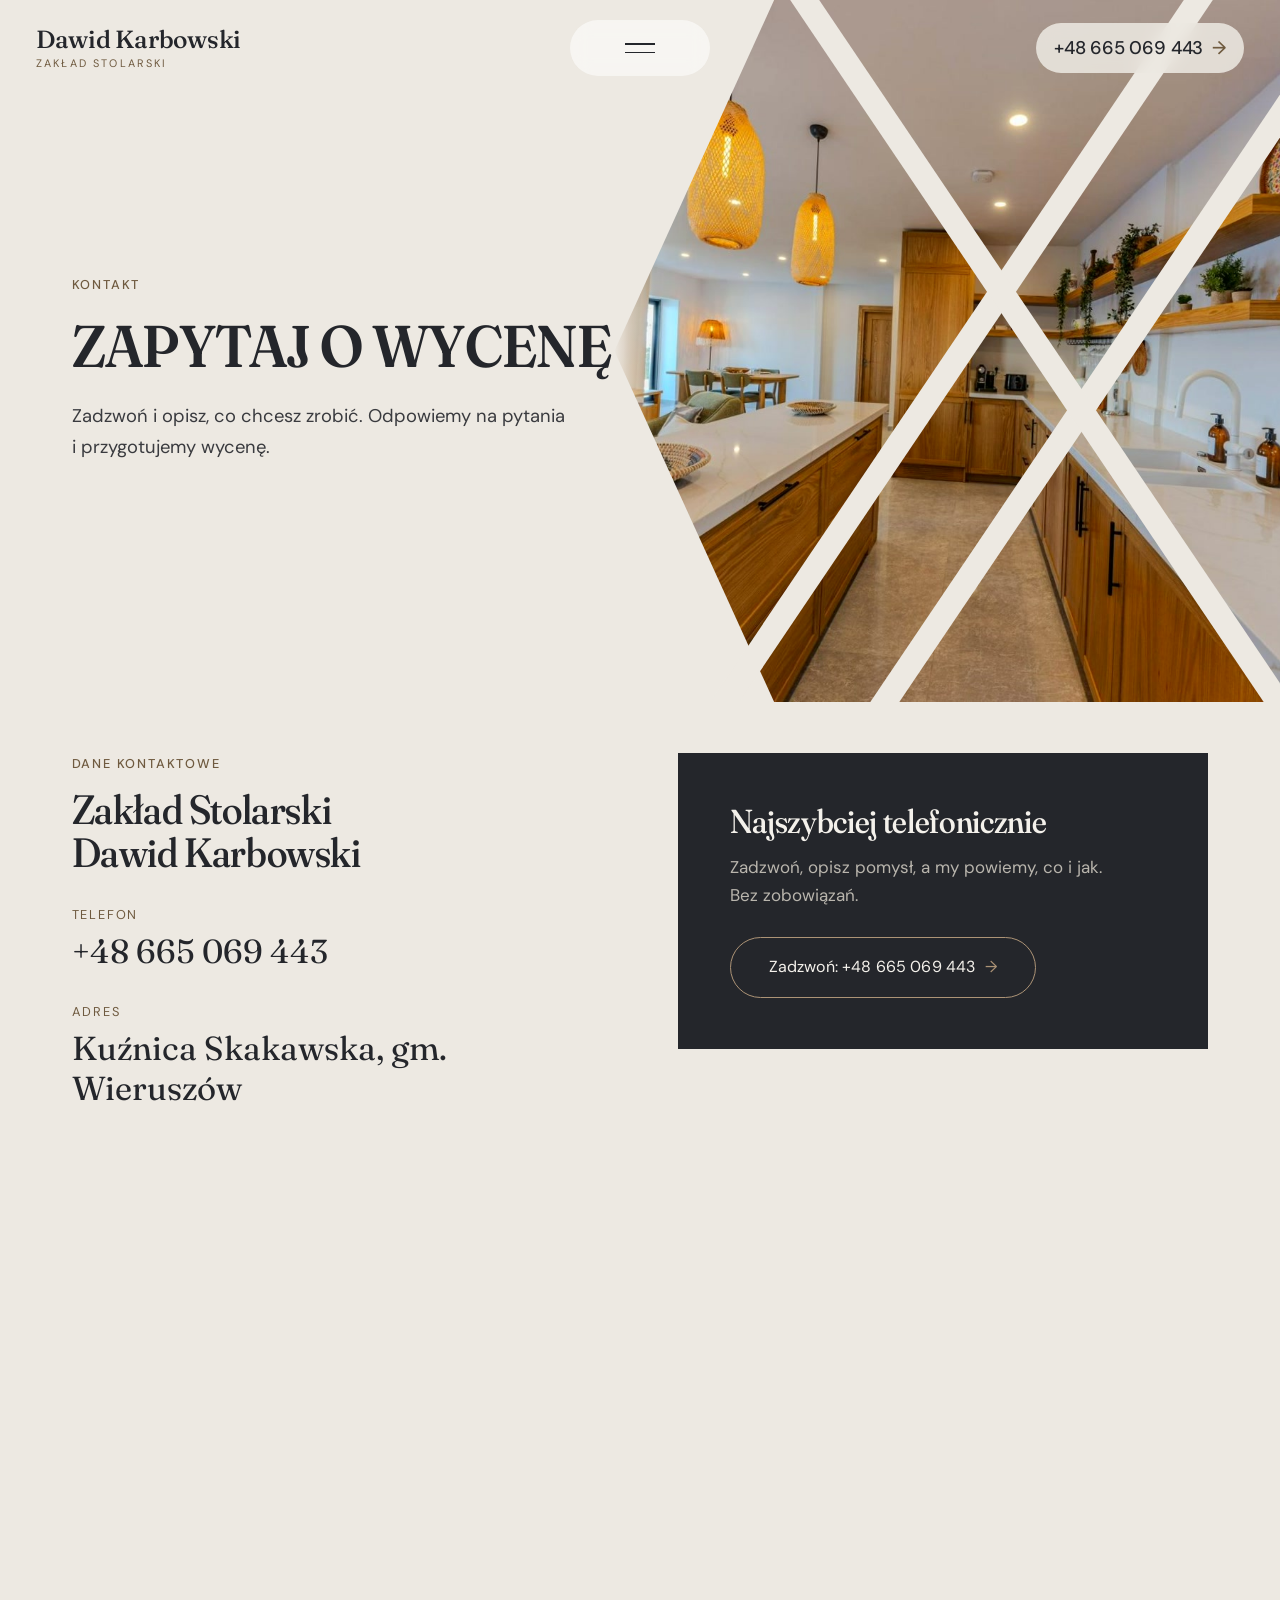
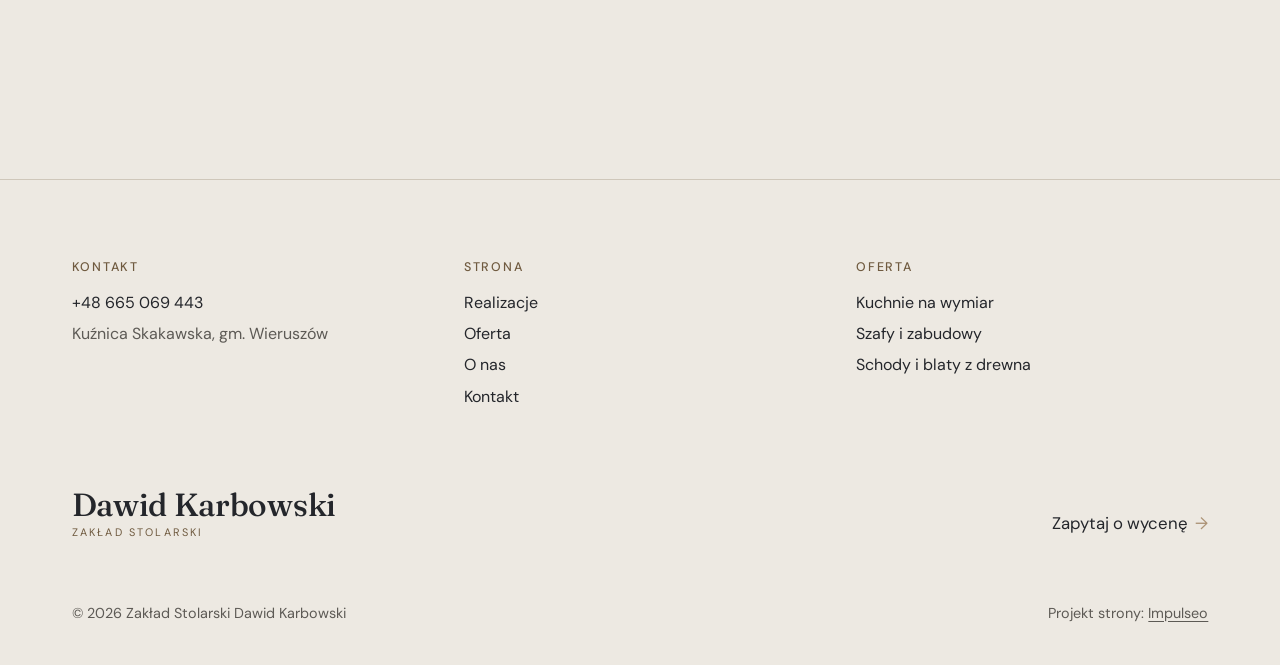
==== commit 3f704d85: "[claude-edit][cmt:ad19f4be-cd08-460e-8732-de48e1ff0a86] układ wg wzorca klindworthroofing.com (hero " ====
--- a/kontakt.html
+++ b/kontakt.html
@@ -2,6 +2,7 @@
 <html lang="pl">
 <head>
 <meta charset="UTF-8">
+<meta name="theme-color" content="#ede9e2">
 <meta name="viewport" content="width=device-width, initial-scale=1.0">
 <title>Kontakt - Zakład Stolarski Dawid Karbowski</title>
 <meta name="description" content="Kontakt Zakład Stolarski Dawid Karbowski - Kuźnica Skakawska, gm. Wieruszów">
@@ -19,55 +20,72 @@
 <meta name="twitter:card" content="summary_large_image">
 <link rel="preconnect" href="https://fonts.googleapis.com">
 <link rel="preconnect" href="https://fonts.gstatic.com" crossorigin>
-<link href="https://fonts.googleapis.com/css2?family=Lora:wght@500;600;700&family=Manrope:wght@400;500;600&display=swap" rel="stylesheet">
-<link rel="stylesheet" href="assets/styles.css?v=f12e553e">
+<link href="https://fonts.googleapis.com/css2?family=Fraunces:opsz,wght,SOFT@9..144,400..600,0..100&family=DM+Sans:opsz,wght@9..40,400;9..40,500&display=swap" rel="stylesheet">
+<link rel="stylesheet" href="assets/styles.css?v=20261104">
 </head>
 <body>
 
 <header class="nav">
   <div class="wrap nav-inner">
-    <a class="brand" href="index.html"><span class="name">Dawid Karbowski</span><span class="sub">Meble na wymiar</span></a>
-    <nav class="nav-links">
-      <a href="index.html">Strona główna</a>
-      <a href="realizacje.html">Realizacje</a>
-      <a href="oferta.html">Oferta</a>
-      <a href="o-nas.html">O nas</a>
-      <a href="kontakt.html" class="active" aria-current="page">Kontakt</a>
-      <a href="kontakt.html" class="btn btn-accent">Zapytaj o wycenę</a>
+    <a class="brand" href="index.html" aria-label="Zakład Stolarski Dawid Karbowski - strona główna"><span class="name">Dawid Karbowski</span><span class="sub">Zakład stolarski</span></a>
+    <button class="nav-toggle" aria-label="Menu" aria-controls="menu"><span></span><span></span></button>
+    <a class="nav-phone" href="tel:+48665069443">+48 665 069 443 <span class="arr" aria-hidden="true">→</span></a>
+    <nav class="nav-links" id="menu" aria-label="Menu główne">
+      <div class="menu-cols">
+        <div class="menu-main">
+          <a href="index.html">Strona główna</a>
+          <a href="realizacje.html">Realizacje</a>
+          <a href="oferta.html">Oferta</a>
+          <a href="o-nas.html">O&nbsp;nas</a>
+          <a href="kontakt.html" aria-current="page">Kontakt</a>
+        </div>
+        <div class="menu-col">
+          <h4>Oferta</h4>
+          <a href="oferta.html">Kuchnie na wymiar</a>
+          <a href="oferta.html">Szafy i&nbsp;garderoby</a>
+          <a href="oferta.html">Zabudowy wnęk i&nbsp;skosów</a>
+          <a href="oferta.html">Meble pokojowe i&nbsp;łazienkowe</a>
+          <a href="oferta.html">Schody i&nbsp;blaty z&nbsp;drewna</a>
+        </div>
+        <div class="menu-col">
+          <h4>Kontakt</h4>
+          <a href="tel:+48665069443">+48 665 069 443</a>
+          <p>Kuźnica Skakawska, gm. Wieruszów</p>
+          <p>Klienci prywatni i&nbsp;firmy</p>
+        </div>
+      </div>
     </nav>
-    <button class="nav-toggle" aria-label="Menu"><span></span><span></span><span></span></button>
   </div>
 </header>
 
 <main>
-<section class="pagehead">
-  <img src="img/g8.jpg" alt="Zakład Stolarski Dawid Karbowski - Zapytaj o wycenę" width="1534" height="988" decoding="async">
+<section class="pagehead hero-kw sub">
+  <div class="kw-art"><img src="img/g8.jpg" alt="Zakład Stolarski Dawid Karbowski - kuchnia na wymiar" fetchpriority="high" width="1534" height="988" decoding="async"><i class="stripe s1"></i><i class="stripe s2"></i><i class="stripe s3"></i></div>
   <div class="wrap">
-    <span class="eyebrow">Kontakt</span>
-    <h1>Zapytaj o wycenę</h1>
-    <p>Odpowiemy na pytania i przygotujemy wycenę.</p>
-  </div>
-</section>
-<section>
-  <div class="wrap contact-grid">
-    <div class="reveal">
-      <span class="eyebrow">Dane kontaktowe</span>
-      <h2 style="margin:var(--space-4) 0 var(--space-6)">Zakład Stolarski Dawid Karbowski</h2>
-      <div class="info-list">
-        <div class="info-row"><div class="ic"><svg class="ico-tel" width="16" height="16" viewBox="0 0 24 24" fill="none" aria-hidden="true"><path d="M6.6 10.8a15.5 15.5 0 0 0 6.6 6.6l2.2-2.2a1 1 0 0 1 1-.24 11.4 11.4 0 0 0 3.6.58 1 1 0 0 1 1 1V20a1 1 0 0 1-1 1A17 17 0 0 1 3 4a1 1 0 0 1 1-1h3.5a1 1 0 0 1 1 1c0 1.25.2 2.46.58 3.6a1 1 0 0 1-.25 1l-2.23 2.2Z" fill="currentColor"/></svg></div><div><div class="lbl">Telefon</div><a class="val" href="tel:+48665069443">+48 665 069 443</a></div></div>
-        <div class="info-row"><div class="ic"><svg class="ico-pin" width="16" height="16" viewBox="0 0 24 24" fill="none" aria-hidden="true"><path d="M12 21s7-6.1 7-11.5A7 7 0 0 0 5 9.5C5 14.9 12 21 12 21Z" stroke="currentColor" stroke-width="1.6" fill="none"/><circle cx="12" cy="9.5" r="2.4" fill="currentColor"/></svg></div><div><div class="lbl">Adres</div><div class="val">Kuźnica Skakawska, gm. Wieruszów</div></div></div>
-      </div>
-    </div>
-    <div class="reveal">
-      <div class="form">
-        <h3 style="margin-bottom:var(--space-4)">Najszybciej telefonicznie</h3>
-        <p class="muted" style="margin-bottom:var(--space-5)">Zadzwoń, opisz pomysł, a my powiemy, co i jak. Bez zobowiązań.</p>
-        <a href="tel:+48665069443" class="btn btn-accent" style="justify-content:center">Zadzwoń: +48 665 069 443 <span class="arr">→</span></a>
-      </div>
+    <div class="hero-kw-copy">
+      <span class="eyebrow">Kontakt</span>
+      <h1>Zapytaj o&nbsp;wycenę</h1>
+      <p class="lead">Zadzwoń i&nbsp;opisz, co chcesz zrobić. Odpowiemy na pytania i&nbsp;przygotujemy wycenę.</p>
     </div>
   </div>
 </section>
-<section style="padding-top:0">
+
+<section class="beige sec" style="padding-top:clamp(30px,4vw,60px)">
+  <div class="wrap contact">
+    <div class="reveal">
+      <span class="eyebrow">Dane kontaktowe</span>
+      <h2 style="font-size:clamp(1.9rem,3.2vw,2.8rem);margin-top:14px">Zakład Stolarski Dawid Karbowski</h2>
+      <div class="lbl">Telefon</div><a class="val" href="tel:+48665069443">+48 665 069 443</a>
+      <div class="lbl">Adres</div><div class="val">Kuźnica Skakawska, gm. Wieruszów</div>
+    </div>
+    <div class="box reveal">
+      <h3>Najszybciej telefonicznie</h3>
+      <p>Zadzwoń, opisz pomysł, a&nbsp;my powiemy, co i&nbsp;jak. Bez zobowiązań.</p>
+      <a href="tel:+48665069443" class="btn">Zadzwoń: +48 665 069 443 <span class="arr" aria-hidden="true">→</span></a>
+    </div>
+  </div>
+</section>
+<section class="beige" style="padding-bottom:clamp(60px,8vw,120px)">
   <div class="wrap reveal">
     <iframe class="map" title="Zakład Stolarski Dawid Karbowski - Wieruszów" src="https://maps.google.com/maps?q=Zak%C5%82ad%20Stolarski%20Dawid%20Karbowski%20Wierusz%C3%B3w&z=15&output=embed" loading="lazy" referrerpolicy="no-referrer-when-downgrade"></iframe>
   </div>
@@ -76,34 +94,40 @@
 
 <footer>
   <div class="wrap">
-    <div class="foot-grid">
-      <div class="foot-brand">
-        <div class="name">Zakład Stolarski Dawid Karbowski</div>
-        <p>Najpierw pomiar i projekt, decyzja potem. Mebel powstaje pod Twoje wnętrze - ze skosem i krzywą ścianą włącznie.</p>
-      </div>
-      <div class="foot-col">
-        <h4>Nawigacja</h4>
-        <a href="index.html">Strona główna</a>
-        <a href="realizacje.html">Realizacje</a>
-        <a href="oferta.html">Oferta</a>
-        <a href="o-nas.html">O nas</a>
-        <a href="kontakt.html">Kontakt</a>
-      </div>
-      <div class="foot-col">
+    <div class="f-top">
+      <div class="f-col">
         <h4>Kontakt</h4>
         <a href="tel:+48665069443">+48 665 069 443</a>
         <p>Kuźnica Skakawska, gm. Wieruszów</p>
       </div>
+      <div class="f-col">
+        <h4>Strona</h4>
+        <a href="realizacje.html">Realizacje</a>
+        <a href="oferta.html">Oferta</a>
+        <a href="o-nas.html">O&nbsp;nas</a>
+        <a href="kontakt.html">Kontakt</a>
+      </div>
+      <div class="f-col">
+        <h4>Oferta</h4>
+        <a href="oferta.html">Kuchnie na wymiar</a>
+        <a href="oferta.html">Szafy i&nbsp;zabudowy</a>
+        <a href="oferta.html">Schody i&nbsp;blaty z&nbsp;drewna</a>
+      </div>
     </div>
-    <div class="foot-bot">
+    <div class="f-mid">
+      <a class="brand" href="index.html"><span class="name">Dawid Karbowski</span><span class="sub">Zakład stolarski</span></a>
+      <a class="lnk" href="kontakt.html">Zapytaj o&nbsp;wycenę <span class="arr" aria-hidden="true">→</span></a>
+    </div>
+    <div class="f-bot">
       <span>© 2026 Zakład Stolarski Dawid Karbowski</span>
       <span>Projekt strony: <a class="foot-credit" href="https://impulseo.pl" target="_blank" rel="noopener">Impulseo</a></span>
     </div>
   </div>
 </footer>
-<div class="sticky-reserve"><a class="sr-book" href="kontakt.html">Zapytaj o wycenę</a><a class="sr-call" href="tel:+48665069443" aria-label="Zadzwoń"><svg class="ico-tel" width="16" height="16" viewBox="0 0 24 24" fill="none" aria-hidden="true"><path d="M6.6 10.8a15.5 15.5 0 0 0 6.6 6.6l2.2-2.2a1 1 0 0 1 1-.24 11.4 11.4 0 0 0 3.6.58 1 1 0 0 1 1 1V20a1 1 0 0 1-1 1A17 17 0 0 1 3 4a1 1 0 0 1 1-1h3.5a1 1 0 0 1 1 1c0 1.25.2 2.46.58 3.6a1 1 0 0 1-.25 1l-2.23 2.2Z" fill="currentColor"/></svg></a></div>
+<div class="sticky-reserve"><a class="sr-book" href="kontakt.html">Zapytaj o&nbsp;wycenę</a><a class="sr-call" href="tel:+48665069443" aria-label="Zadzwoń"><svg class="ico-tel" width="16" height="16" viewBox="0 0 24 24" fill="none" aria-hidden="true"><path d="M6.6 10.8a15.5 15.5 0 0 0 6.6 6.6l2.2-2.2a1 1 0 0 1 1-.24 11.4 11.4 0 0 0 3.6.58 1 1 0 0 1 1 1V20a1 1 0 0 1-1 1A17 17 0 0 1 3 4a1 1 0 0 1 1-1h3.5a1 1 0 0 1 1 1c0 1.25.2 2.46.58 3.6a1 1 0 0 1-.25 1l-2.23 2.2Z" fill="currentColor"/></svg></a></div>
 <div class="demo-wazne" data-do="2026-11-10" data-cykl="3" hidden><svg class="dw-ico" width="13" height="13" viewBox="0 0 24 24" fill="none" aria-hidden="true"><circle cx="12" cy="12" r="8.6" stroke="currentColor" stroke-width="1.8"/><path d="M12 7.2V12l3.3 2" stroke="currentColor" stroke-width="1.8" stroke-linecap="round"/></svg><span class="dw-txt"></span></div>
 
-<script src="assets/main.js"></script>
+<script src="assets/main.js?v=20261104"></script>
+<script src="assets/kw.js?v=20261104"></script>
 </body>
 </html>
--- a/assets/styles.css
+++ b/assets/styles.css
@@ -1,1332 +1,337 @@
 /* ============================================================
-   STOLBASZ — premium, architektoniczny B2B fit-out
-   Jasna paleta, zero brązu. System wg premium-web-craft.
-   Projekt strony: Impulseo (impulseo.pl)
+   Zakład Stolarski Dawid Karbowski - układ wg wzorca (Klindworth Roofing), 04.11.2026
+   Beż + grafit + brąz, szeryfowe wielkie nagłówki, ukośny kadr w hero (jodełka).
    ============================================================ */
-
 :root{
-  /* PALETA — jasna, architektoniczna, chłodna */
-  --paper:#F3F1EC;          /* główne tło */
-  --paper-2:#E6E3DB;        /* sekcje alternatywne (chłodny jasny szary) */
-  --paper-3:#E6E3DB;        /* delikatne wypełnienia */
-  --ink:#23211E;            /* tekst główny — chłodny grafit */
-  --ink-soft:#43403A;       /* nagłówki drugorzędne */
-  --muted:#87837A;          /* tekst poboczny */
-  --line:rgba(35,33,30,.12);/* hairline */
-  --accent:#8A6B3C;         /* stonowany petrol-slate — jedyny akcent */
-  --accent-d:#6E5430;
-  --accent-soft:rgba(138,107,60,.10);
-  --dark:#23211E;           /* sekcje ciemne (stopka/CTA) */
-
-  /* HOVER ZDJĘĆ — JEDEN standard dla całego silnika (decyzja K. 04.08.2026, artefakt z wariantami).
-     AKTUALNE (K.+Szymon 09.08.2026, wybór z artefaktu 6 wariantów): zoom 1.05 przy 1.4s -
-     przy tak długim czasie mocniejszy kadr NIE skacze, tylko „oddycha". Poprzedni standard
-     (1.02 / .55s z 04.08) odbierany jako dynamiczny i szybki.
-     Spoczynek lekko przygaszony, ale TYLKO tam, gdzie jest mysz (@media hover:hover) —
-     na telefonie zdjęcia zostają w pełnej jasności. */
-  --img-zoom:1.05;                   /* K.+Szymon 09.08: wariant F z artefaktu porównawczego */
-  --img-rest:brightness(.95) saturate(.99);
-  --img-hot:brightness(1.06) saturate(1.05);
-  --img-dur:1.4s;                    /* K.+Szymon 09.08 (wariant F): powoli = elegancko */
-  --img-ease:cubic-bezier(.16,.84,.44,1);  /* miękki ogon, efekt „oddychania" */
-
-  /* ODSTĘPY — skala 4/8 */
-  --space-1:4px; --space-2:8px; --space-3:12px; --space-4:16px; --space-5:24px;
-  --space-6:32px; --space-7:48px; --space-8:64px; --space-9:96px; --space-10:128px;
-
-  /* TYPOGRAFIA — fluid clamp() (skala podbita 16.07.2026: większe, czytelniejsze litery — uwaga Adama) */
-  --text-sm:clamp(.9rem,.87rem + .12vw,1rem);
-  --text-base:clamp(1.08rem,1.04rem + .18vw,1.2rem);
-  --text-lg:clamp(1.24rem,1.15rem + .34vw,1.44rem);
-  --text-h3:clamp(1.34rem,1.22rem + .55vw,1.66rem);
-  --text-h2:clamp(2.1rem,1.66rem + 2.1vw,3.1rem);
-  --text-h1:clamp(2.9rem,2.1rem + 4vw,5.1rem);
-
-  /* PROMIENIE — architektoniczne, raczej ostre */
-  --r-sm:3px; --r-md:6px; --r-lg:10px;
-
-  /* RUCH */
-  --ease:cubic-bezier(.25,.46,.45,.94); --dur:.24s;
-
-  /* CIENIE — miękkie, warstwowe */
-  --sh-sm:0 1px 2px rgba(16,24,32,.04), 0 2px 8px rgba(16,24,32,.05);
-  --sh-md:0 2px 6px rgba(16,24,32,.05), 0 12px 28px -8px rgba(16,24,32,.12);
-  --sh-lg:0 6px 14px rgba(16,24,32,.07), 0 26px 56px -18px rgba(16,24,32,.22);
-
-  --hairline:1px solid var(--line);
-
-  --font-display:'Lora',serif;
-  --font-body:'Manrope',sans-serif;
-}
-
-*{box-sizing:border-box;margin:0;padding:0}
-html{scroll-behavior:smooth}
-body{
-  font-family:var(--font-body);
-  font-size:var(--text-base);
-  line-height:1.65;
-  color:var(--ink);
-  background:var(--paper);
-  -webkit-font-smoothing:antialiased;
-  text-rendering:optimizeLegibility;
-}
-img{max-width:100%;height:auto;display:block}  /* height:auto = width/height z atrybutów trzyma proporcje (TOP#12) */
+  --ink:#24262b;          /* grafit - ciemne sekcje i tekst */
+  --ink-2:#2c2e34;
+  --paper:#ede9e2;        /* beż - jasne sekcje */
+  --paper-2:#e4ded4;
+  --accent:#ac9376;       /* brąz - na ciemnym tle */
+  --accent-d:#6f5a3f;     /* brąz - drobny tekst na beżu (kontrast > 4,5:1) */
+  --accent-soft:rgba(172,147,118,.18);
+  --cream:#f4f1eb;        /* jasny tekst na grafitowym tle */
+  --muted-l:#5d5a55;      /* tekst pomocniczy na beżu */
+  --muted-d:#b9b5ad;      /* tekst pomocniczy na grafitowym tle */
+  --line:#cfc7ba;
+  --line-d:rgba(237,233,226,.16);
+  --serif:"Fraunces",Georgia,"Times New Roman",serif;
+  --sans:"DM Sans",system-ui,-apple-system,"Segoe UI",Arial,sans-serif;
+  --ease:cubic-bezier(.22,.61,.36,1);
+  --pad:clamp(20px,5.6vw,80px);
+  --nav-h:96px;
+}
+*,*::before,*::after{box-sizing:border-box}
+html{-webkit-text-size-adjust:100%;scroll-behavior:smooth}
+body{margin:0;background:var(--paper);color:var(--ink);font-family:var(--sans);font-size:17px;
+  line-height:1.65;font-weight:400;-webkit-font-smoothing:antialiased;overflow-x:hidden}
+img{max-width:100%;display:block}
 a{color:inherit;text-decoration:none}
-
-.wrap{width:min(92%,1180px);margin-inline:auto}
-section{padding-block:clamp(52px,6.5vw,96px)}
-
-h1,h2,h3{font-family:var(--font-display);font-weight:700;line-height:1.08;letter-spacing:-.02em;color:var(--ink)}
-h1{font-size:var(--text-h1);letter-spacing:-.035em}
-h2{font-size:var(--text-h2);letter-spacing:-.025em}
-h3{font-size:var(--text-h3)}
-/* MIARA — długość wiersza. WCAG 2.2 SC 1.4.8: max 80 znaków; Butterick: 45–90.
-   68ch daje realnie 72–78 znaków polskiego tekstu, czyli z zapasem pod granicą.
-   Wcześniej limit miał TYLKO <p> — <li>, <blockquote> i <dd> nie miały żadnego,
-   i to jedyny powód, dla którego 23 bloki na dwóch oddanych stronach jadą po
-   83–106 znaków w wierszu (pomiar 07.08.2026, bramka `miara`).
-   ⚠️ Listy i definicje ograniczamy TYLKO bez klasy: `ul`/`ol` z klasą to u nas
-   układ (siatki kafli, menu), a nie tekst ciągły — tam miarę wyznacza układ. */
-/* 60ch, nie 68ch (K. 10.08): po zmianie fontów na węższe kroje (DM Sans i spółka)
-   w 68ch mieściło się ~90 znaków - bramka pikselowa słusznie zgłaszała przekroczenie
-   granicy 80. Pomiar na żywej przeglądarce: 60ch = 90 znaków, 53ch = ~78 znaków, czyli normę WCAG 1.4.8. */
-:root{ --miara:53ch }
-p{max-width:min(100%,var(--miara))}
-blockquote,
-ul:not([class])>li, ol:not([class])>li,
-dl:not([class])>dd{max-width:min(100%,var(--miara))}
-
-/* ⚠️ Świadomie BEZ wyjątku `.tile p,.card p,.svc p{max-width:none}`, choć nasuwa się sam:
-   te akapity BYŁY już ograniczone (stare `p{max-width:65ch}`), więc „wyjątek" nie odblokowałby
-   niczego nowego — tylko ROZLUŹNIŁ stan sprzed zmiany na wszystkich demach naraz.
-   `figcaption` żadna z reguł wyżej nie dotyczy, więc też nie potrzebuje zwolnienia. */
-
-/* ŁAMANIE. `balance` wyrównuje długości wierszy w nagłówku, `pretty` pilnuje ostatniego
-   wiersza akapitu, żeby nie został w nim jeden wyraz. Obsługiwane od Chrome 117 /
-   Safari 17.5; starsze przeglądarki po prostu ignorują tę własność.
-   `text-wrap:pretty` nie występowało dotąd ANI RAZ w silniku ani w repo klientów. */
-h1,h2,h3,.lead,.lede{text-wrap:balance}
-p,li,blockquote,dd{text-wrap:pretty}
-
-.eyebrow{
-  font-family:var(--font-body);
-  font-size:var(--text-sm);
-  font-weight:600;
-  letter-spacing:.18em;
-  text-transform:uppercase;
-  color:var(--accent);
-  display:inline-flex;align-items:center;gap:var(--space-3);
-}
-/* flex:none + margin-top = kreska trzyma się PIERWSZEJ linii. Wcześniej align-items:center
-   centrowało ją względem całego bloku i przy zawinięciu (długi kicker typu
-   „…WNĘTRZ · LESZNO · OD 2019") druga linia lądowała z brzydkim wcięciem. */
-.eyebrow{align-items:flex-start}
-.eyebrow>*,.eyebrow{text-wrap:balance}   /* dlugi kicker lamal sie na sierote typu samo „2019" w drugiej linii */
-.eyebrow::before{content:"";width:28px;height:1px;background:var(--accent);display:inline-block;flex:none;margin-top:.62em}
-
-.muted{color:var(--muted)}
-.lead{font-size:var(--text-lg);line-height:1.55;color:var(--ink-soft);max-width:50ch}
-
-/* ---------- BUTTONS ---------- */
-.btn{
-  display:inline-flex;align-items:center;gap:var(--space-2);
-  font-weight:600;font-size:var(--text-sm);letter-spacing:.02em;
-  padding:var(--space-4) var(--space-6);
-  border-radius:var(--r-sm);
-  transition:transform var(--dur) var(--ease),box-shadow var(--dur) var(--ease),background var(--dur) var(--ease);
-  cursor:pointer;border:1px solid transparent;
-}
-.btn-accent{background:var(--accent);color:#fff;box-shadow:var(--sh-sm)}
-.btn-accent:hover{background:var(--accent-d);transform:translateY(-2px);box-shadow:var(--sh-md)}
-.btn-accent:active{transform:translateY(0);box-shadow:var(--sh-sm)}
-.btn-ghost{background:transparent;color:var(--ink);border-color:var(--line)}
-.btn-ghost:hover{border-color:var(--accent);color:var(--accent);transform:translateY(-2px)}
-.btn-light{background:#fff;color:var(--ink);box-shadow:var(--sh-sm)}
-.btn-light:hover{transform:translateY(-2px);box-shadow:var(--sh-md)}
-.btn .arr{transition:transform var(--dur) var(--ease)}
-.btn:hover .arr{transform:translateX(4px)}
-
-/* ---------- NAV ---------- */
-.nav{
-  position:sticky;top:0;z-index:50;
-  background:color-mix(in srgb,var(--paper) 88%,transparent);
-  backdrop-filter:saturate(140%) blur(10px);
-  border-bottom:var(--hairline);
-}
-.nav-inner{display:flex;align-items:center;justify-content:space-between;gap:var(--space-5);height:72px}
-/* ANTY-NACHODZENIE (K. 05.08.2026): długa nazwa firmy + przycisk z pełnym numerem nie mieściły się w pasku
-   i flex ściskał linki PONIŻEJ ich treści - "Kontakt" wchodził na ramkę "Zadzwoń +48 ...". Teraz ustępuje
-   nazwa marki (skrót wielokropkiem), a menu i przycisk nigdy się nie kurczą ani nie zachodzą na siebie. */
-.brand{display:flex;flex-direction:column;line-height:1;min-width:0;flex:0 1 auto}
-.brand .name{font-family:var(--font-display);font-weight:800;font-size:1.35rem;letter-spacing:.04em;white-space:nowrap;overflow:hidden;text-overflow:ellipsis}
-.brand .sub{font-size:.62rem;letter-spacing:.34em;text-transform:uppercase;color:var(--muted);margin-top:5px;white-space:nowrap;overflow:hidden;text-overflow:ellipsis}
-.nav-links{display:flex;align-items:center;gap:var(--space-6);flex:0 0 auto}
-.nav-links a{font-size:var(--text-sm);font-weight:500;color:var(--ink-soft);position:relative;padding-block:4px;white-space:nowrap;transition:color var(--dur) var(--ease)}
-.nav-links a::after{content:"";position:absolute;left:0;bottom:0;width:0;height:1.5px;background:var(--accent);transition:width var(--dur) var(--ease)}
-.nav-links a:hover,.nav-links a.active{color:var(--ink)}
-.nav-links a:hover::after,.nav-links a.active::after{width:100%}
-.nav-links .btn{padding:var(--space-2) var(--space-5)}
-/* przyciski w nav: właściwy kolor (przebij .nav-links a) + bez podkreślenia */
-.nav-links a.btn-accent{color:#fff}
-.nav-links a.btn-ghost,.nav-links a.btn-light{color:var(--ink)}
-/* CTA w pasku: NIE podkreślenie spod linków menu, ale ten sam przelatujący błysk,
-   co na wszystkich innych przyciskach (zgłoszenie K. 13.08.2026 - „na hero jest efekt
-   światła przechodzącego przez przycisk, na navbarze go nie ma, a mają być identyczne").
-   Reguła `.nav-links a::after` jest silniejsza od `.btn::after`, więc trzeba jej
-   geometrię wyzerować i wpisać połysk z nazwy - samo `display:none` gasiło efekt. */
-.nav-links a.btn::after{
-  display:block;content:"";position:absolute;inset:0;z-index:-1;pointer-events:none;
-  width:auto;height:auto;border-radius:inherit;   /* kasuje geometrię podkreślenia (width:0;height:1.5px) */
-  background:linear-gradient(100deg,transparent 32%,rgba(255,255,255,.20) 50%,transparent 68%);
-  translate:-120% 0}
-@media (prefers-reduced-motion:no-preference){
-  .nav-links a.btn:hover::after{translate:120% 0;transition:translate .75s var(--mt-ease,cubic-bezier(.16,.84,.44,1))}
-}
-.nav-toggle{display:none;background:none;border:none;cursor:pointer;flex-direction:column;gap:5px;padding:8px}
-.nav-toggle span{width:24px;height:2px;background:var(--ink);transition:var(--dur)}
-/* Ciasny zakres MIĘDZY menu mobilnym a pełnym pulpitem: zbijamy odstępy i nazwę marki,
-   żeby wszystko zmieściło się naturalnie, zanim w ogóle dojdzie do skracania wielokropkiem. */
-@media(max-width:1280px) and (min-width:921px){
-  .nav-links{gap:var(--space-4)}
-  .nav-links .btn{padding:var(--space-2) var(--space-4)}
-  .brand .name{font-size:1.15rem}
-}
-
-/* ---------- HERO (split) ---------- */
-.hero{position:relative;overflow:hidden;border-bottom:var(--hairline)}
-.hero-grid{display:grid;grid-template-columns:1.05fr .95fr;gap:clamp(24px,4vw,60px);align-items:center;
-  padding-block:clamp(36px,4.5vw,64px)}
-.hero-copy .eyebrow{margin-bottom:var(--space-5)}
-.hero-copy h1{margin-bottom:var(--space-5)}
-.hero-copy .lead{margin-bottom:var(--space-7)}
-.hero-actions{display:flex;flex-wrap:wrap;gap:var(--space-4)}
-.hero-art{position:relative;aspect-ratio:4/3;border-radius:var(--r-lg);overflow:hidden;box-shadow:var(--sh-lg)}
-.hero-art img{width:100%;height:100%;object-fit:cover}
-.hero-art::after{content:"";position:absolute;inset:0;background:linear-gradient(180deg,transparent 55%,rgba(18,24,28,.28))}
-.hero-badge{position:absolute;left:var(--space-5);bottom:var(--space-5);z-index:2;
-  background:rgba(252,252,251,.94);backdrop-filter:blur(4px);
-  border-radius:var(--r-md);padding:var(--space-4) var(--space-5);box-shadow:var(--sh-md);max-width:78%}
-.hero-badge strong{display:block;font-family:var(--font-display);font-size:1rem;letter-spacing:-.01em}
-.hero-badge span{font-size:var(--text-sm);color:var(--muted)}
-
-/* ---------- HERO duży / kinowy (strona główna) ---------- */
-.hero-cine{position:relative;min-height:clamp(560px,82vh,840px);min-height:clamp(560px,82svh,840px);display:flex;align-items:center;overflow:hidden;border-bottom:var(--hairline)}
-.hero-cine>img{position:absolute;inset:0;width:100%;height:100%;object-fit:cover;z-index:0}
-.hero-cine::after{content:"";position:absolute;inset:0;z-index:1;
-  background:linear-gradient(95deg,rgba(13,18,23,.86) 0%,rgba(13,18,23,.64) 32%,rgba(13,18,23,.24) 62%,rgba(13,18,23,.04) 100%)}
-.hero-cine .wrap{position:relative;z-index:2;padding-block:var(--space-8)}
-.hero-cine .hero-copy{max-width:660px}
-.hero-cine .eyebrow{color:#fff;margin-bottom:var(--space-5)}
-.hero-cine .eyebrow::before{background:#fff}
-.hero-cine h1{color:#fff;margin-bottom:var(--space-5);font-size:clamp(2.9rem,2rem + 4.4vw,5.2rem);text-wrap:balance}
-.hero-cine .lead{color:rgba(255,255,255,.92);max-width:48ch;margin-bottom:var(--space-7)}
-.hero-cine .hero-actions{display:flex;flex-wrap:wrap;gap:var(--space-4)}
-/* NISKIE OKNO (laptop z dokiem i paskami przeglądarki ma ~700-780 px wysokości widoku):
-   H1 do 5.2rem + długi lead nie mieściły się i przyciski wypadały POD krawędź ekranu -
-   klient widział stronę bez ani jednego CTA. Skalujemy w dół, zamiast przycinać treść. */
-@media(min-width:821px) and (max-height:820px){
-  .hero-cine{min-height:clamp(520px,94svh,780px)}
-  .hero-cine .wrap{padding-block:var(--space-6)}
-  .hero-cine h1{font-size:clamp(2.2rem,1.5rem + 2.6vw,3.6rem);margin-bottom:var(--space-4)}
-  .hero-cine .eyebrow{margin-bottom:var(--space-4)}
-  .hero-cine .lead{margin-bottom:var(--space-5);max-width:44ch}
-}
-@media(max-width:680px){
-  .hero-cine{min-height:clamp(520px,76vh,640px);min-height:clamp(520px,76svh,640px);align-items:flex-end}
-  .hero-cine::after{background:linear-gradient(0deg,rgba(13,18,23,.9) 6%,rgba(13,18,23,.45) 55%,rgba(13,18,23,.25) 100%)}
-  .hero-cine .wrap{padding-bottom:var(--space-9)}
-  /* TELEFON (~90% oglądających): lead potrafił zająć 8 linii i zepchnąć CTA poza pierwszy ekran.
-     Zwężamy interlinię i skalę - treści nie ucinamy, bo to ona sprzedaje. */
-  .hero-cine .lead{font-size:.98rem;line-height:1.5;margin-bottom:var(--space-5)}
-  .hero-cine .eyebrow{font-size:.72rem;letter-spacing:.13em;margin-bottom:var(--space-4)}
-  .hero-cine .eyebrow::before{width:20px}
-  .hero-cine h1{margin-bottom:var(--space-4)}
-}
-
-/* full-bleed hero variant (podstrony) */
-.pagehead{position:relative;min-height:46vh;min-height:46svh;display:flex;align-items:flex-end;overflow:hidden;border-bottom:var(--hairline)}
-.pagehead img{position:absolute;inset:0;width:100%;height:100%;object-fit:cover}
-/* 10.08.2026 (decyzja K.): mocniejsze przyciemnienie + cień pod tekstem. Bramka mierzyła na
-   nagłówkach podstron 3,38-3,43:1 przy wymaganych 4,5 — jasne zdjęcie (hala, śnieg, niebo)
-   podchodziło pod biały tekst. Zdjęcia klientów są różne, więc kontrast musi dawać WARSTWA,
-   a nie szczęśliwy dobór kadru. */
-.pagehead::after{content:"";position:absolute;inset:0;background:linear-gradient(180deg,rgba(18,24,28,.40),rgba(18,24,28,.76))}
-.pagehead .wrap{position:relative;z-index:2;padding-block:var(--space-9);color:#fff}
-.pagehead h1{color:#fff;max-width:18ch;text-shadow:0 2px 16px rgba(0,0,0,.55)}
-.pagehead .eyebrow{color:#fff}
-.pagehead .eyebrow::before{background:#fff}
-.pagehead p{color:rgba(255,255,255,.92);margin-top:var(--space-4);max-width:54ch;text-shadow:0 1px 12px rgba(0,0,0,.5)}
-
-/* ---------- STRIP (pasek skrótów / liczby) ---------- */
-.strip{background:var(--dark);color:#fff}
-/* PASEK HASEŁ — standard 04.08.2026 (decyzja K.): 5 haseł w JEDNYM rzędzie, tekst WYŚRODKOWANY,
-   węższe marginesy boczne niż reszta strony (pasek ma iść szerzej), równe wysokości kolumn. */
-.strip .wrap{width:min(96%,1440px);display:grid;grid-template-columns:repeat(5,1fr);
-  gap:var(--space-5);padding-block:var(--space-7);align-items:stretch}
-.strip .item .k{font-family:var(--font-display);font-size:clamp(1.05rem,.82rem + .85vw,1.55rem);
-  font-weight:800;letter-spacing:-.02em;color:#fff;line-height:1.18;text-wrap:balance}
-.strip .item .v{font-size:var(--text-sm);color:rgba(255,255,255,.66);margin-top:var(--space-2);line-height:1.4}
-.strip .item{border-left:2px solid var(--accent);padding-inline:var(--space-4);
-  text-align:center;display:flex;flex-direction:column;justify-content:center}
-/* liczba kolumn = liczba haseł, żeby ostatnie nie zostawało samo w drugim rzędzie.
-   Klasę n-N nadaje multipage.py; domyślnie (bez klasy) pasek jest 5-kolumnowy. */
-.strip.n-2 .wrap{grid-template-columns:repeat(2,1fr)}
-.strip.n-3 .wrap{grid-template-columns:repeat(3,1fr)}
-.strip.n-4 .wrap{grid-template-columns:repeat(4,1fr);gap:var(--space-6)}
-.strip.n-4 .item .k{font-size:clamp(1.3rem,1rem + 1.1vw,2rem)}
-.strip.n-6 .wrap{grid-template-columns:repeat(6,1fr);gap:var(--space-4)}
-.strip.n-6 .item .k{font-size:clamp(.98rem,.8rem + .7vw,1.35rem)}
-/* równe łamanie: zamiast "długa linia + jedno słowo" obie linie zbliżonej długości */
-.strip .item .k{text-wrap:balance}
-
-/* ---------- SECTION HEAD ---------- */
-.head{max-width:48rem;margin-bottom:var(--space-8)}
-.head.center{margin-inline:auto;text-align:center}
-.head .eyebrow{margin-bottom:var(--space-4)}
-.head h2{margin-bottom:var(--space-4)}
-.head p{color:var(--muted);font-size:var(--text-lg);line-height:1.55}
-.head.center p{margin-inline:auto}
-
-/* ---------- INTRO SPLIT ---------- */
-.split{display:grid;grid-template-columns:.92fr 1.08fr;gap:clamp(28px,5vw,80px);align-items:center}
-.split.rev{grid-template-columns:1.08fr .92fr}
-.split.rev .split-art{order:-1}
-.split-art{position:relative;aspect-ratio:5/4;border-radius:var(--r-lg);overflow:hidden;box-shadow:var(--sh-lg)}
-.split-art img{width:100%;height:100%;object-fit:cover}
-.split-copy h2{margin-bottom:var(--space-5)}
-.split-copy p+p{margin-top:var(--space-4)}
-.split-copy .btn{margin-top:var(--space-6)}
-
-/* ---------- SERVICES (zakres) ---------- */
-.svc-grid{display:grid;grid-template-columns:repeat(auto-fit,minmax(280px,1fr));gap:var(--space-5)}
-.svc{background:#fff;border:var(--hairline);border-radius:var(--r-md);padding:var(--space-7) var(--space-6);
-  transition:transform var(--dur) var(--ease),box-shadow var(--dur) var(--ease),border-color var(--dur) var(--ease);
-  position:relative;overflow:hidden}
-.svc::before{content:"";position:absolute;left:0;top:0;width:3px;height:0;background:var(--accent);transition:height var(--dur) var(--ease)}
-.svc:hover{transform:translateY(-4px);box-shadow:var(--sh-md);border-color:transparent}
-.svc:hover::before{height:100%}
-.svc .ic{font-family:var(--font-display);font-size:.8rem;font-weight:700;letter-spacing:.12em;color:var(--accent);margin-bottom:var(--space-4)}
-.svc h3{margin-bottom:var(--space-3);font-size:1.22rem}
-.svc p{color:var(--muted);font-size:var(--text-base);line-height:1.6}
-
-/* big detailed service rows */
-.svc-row{display:grid;grid-template-columns:.8fr 1.2fr;gap:clamp(20px,4vw,60px);align-items:center;padding-block:var(--space-8)}
-.svc-row+.svc-row{border-top:var(--hairline)}
-.svc-row.rev{grid-template-columns:1.2fr .8fr}
-/* Naprzemienny układ wierszy oferty: co drugi wiersz ma zdjęcie po PRAWEJ.
-   Było `order:-1` — martwy kod, bo zdjęcie i tak jest pierwszym dzieckiem w HTML,
-   więc wszystkie wiersze wyglądały identycznie (zdjęcie zawsze z lewej), a `rev`
-   zmieniało tylko szerokość kolumn. Znalezione 29.07.2026 przy różnicowaniu kierunków
-   animacji (pomiar pozycji: art.mid 390/502 przy row.mid 756 — zawsze lewa strona). */
-.svc-row.rev .svc-row-art{order:2}
-.svc-row-art{aspect-ratio:4/3;border-radius:var(--r-md);overflow:hidden;box-shadow:var(--sh-md)}
-.svc-row-art img{width:100%;height:100%;object-fit:cover}
-.svc-row h3{font-size:1.5rem;margin-bottom:var(--space-4)}
-.svc-row .num{font-family:var(--font-display);font-size:.85rem;font-weight:700;letter-spacing:.14em;color:var(--accent);display:block;margin-bottom:var(--space-3)}
-.svc-row ul{list-style:none;margin-top:var(--space-4);display:flex;flex-direction:column;gap:var(--space-2)}
-.svc-row li{position:relative;padding-left:var(--space-5);color:var(--muted);font-size:var(--text-base)}
-.svc-row li::before{content:"";position:absolute;left:0;top:.62em;width:8px;height:1px;background:var(--accent)}
-
-/* ---------- GALLERY (realizacje) ---------- */
-.gallery{display:grid;grid-template-columns:repeat(12,1fr);gap:var(--space-4);grid-auto-rows:200px}
-/* GALERIA MASONRY — pionowe zdjęcia (portrety beauty/wellness) bez przycinania: kolumny, height auto */
-.gallery-masonry{column-count:3;column-gap:var(--space-4)}
-@media(max-width:900px){.gallery-masonry{column-count:2}}
-@media(max-width:560px){.gallery-masonry{column-count:1}}
-.gallery-masonry .m-tile{break-inside:avoid;margin:0 0 var(--space-4);padding:0;position:relative;overflow:hidden;border-radius:var(--r-md);border:1px solid var(--line)}
-.gallery-masonry .m-tile img{width:100%;height:auto;display:block}
-.gallery-masonry .m-tile .cap{position:absolute;left:0;right:0;bottom:0;padding:var(--space-4);color:#fff;background:linear-gradient(0deg,rgba(0,0,0,.55),transparent);font-size:var(--text-sm)}
-.gallery-masonry .m-tile .cap small{display:block;font-weight:400;opacity:.78;letter-spacing:.04em;text-transform:uppercase;font-size:.66rem;margin-top:3px}
-.tile{position:relative;overflow:hidden;border-radius:var(--r-md);box-shadow:var(--sh-sm);
-  transition:transform var(--dur) var(--ease),box-shadow var(--dur) var(--ease)}
-.tile img{width:100%;height:100%;object-fit:cover;
-  transition:transform var(--img-dur) var(--img-ease),filter var(--img-dur) var(--img-ease)}
-.tile:hover{box-shadow:var(--sh-md)}
-.tile .cap{position:absolute;left:0;right:0;bottom:0;padding:var(--space-5) var(--space-4) var(--space-4);
-  /* mocniejszy spad + cien pod tekstem: na JASNYCH zdjeciach klienta (biale fronty, sciany)
-     slaby gradient dawal kontrast ~1.5:1 zamiast wymaganych 3.6:1 (bramka wygladu, 10.08.2026) */
-  background:linear-gradient(transparent 10%,rgba(18,24,28,.55) 40%,rgba(18,24,28,.88) 68%,rgba(18,24,28,.99));color:#fff;
-  text-shadow:0 1px 2px rgba(0,0,0,.85),0 2px 10px rgba(0,0,0,.55);
-  font-size:var(--text-sm);font-weight:600;letter-spacing:.01em;
-  opacity:0;transform:translateY(8px);transition:var(--dur) var(--ease)}
-.tile:hover .cap{opacity:1;transform:translateY(0)}
-.tile .cap small{display:block;font-weight:400;opacity:.78;letter-spacing:.04em;text-transform:uppercase;font-size:.66rem;margin-top:3px}
-/* bento spans */
-.t-wide{grid-column:span 6}
-.t-tall{grid-column:span 6;grid-row:span 2}
-.t-std{grid-column:span 6}
-.t-third{grid-column:span 4}
-.t-two3{grid-column:span 8}
-
-/* ---------- TRUST / WIARYGODNOŚĆ ---------- */
-.trust{background:var(--paper-2)}
-.trust-grid{display:grid;grid-template-columns:repeat(auto-fit,minmax(240px,1fr));gap:var(--space-5);margin-top:var(--space-7)}
-.trust-card{background:#fff;border-radius:var(--r-md);padding:var(--space-7) var(--space-6);box-shadow:var(--sh-sm);border-top:3px solid var(--accent)}
-.trust-card .big{font-family:var(--font-display);font-size:clamp(1.8rem,1.3rem + 1.6vw,2.6rem);font-weight:800;letter-spacing:-.02em;color:var(--ink);line-height:1}
-.trust-card h3{font-size:1.12rem;margin:var(--space-3) 0 var(--space-2)}
-.trust-card p{color:var(--muted);font-size:var(--text-base);line-height:1.55}
-
-/* ---------- CTA band ---------- */
-.cta{background:var(--dark);color:#fff;position:relative;overflow:hidden}
-/* telefon w CTA: na ciemnym tle biały (domyślnie), rodziny z JASNYM tłem CTA
-   nadpisują to u siebie - wcześniej kolor siedział w stylu inline i wygrywał z rodziną. */
-.cta .btn-ghost-cta{color:#fff;border-color:rgba(255,255,255,.3)}
-.cta .wrap{display:grid;grid-template-columns:1.4fr .6fr;gap:var(--space-7);align-items:center;position:relative;z-index:2}
-.cta h2{color:#fff;max-width:20ch}
-.cta p{color:rgba(255,255,255,.74);margin-top:var(--space-4)}
-.cta-actions{display:flex;flex-direction:column;gap:var(--space-3);align-items:flex-start}
-.cta::before{content:"";position:absolute;right:-80px;top:-80px;width:360px;height:360px;border-radius:50%;
-  background:radial-gradient(circle,var(--accent-soft),transparent 70%)}
-
-/* ---------- CONTACT ---------- */
-.contact-grid{display:grid;grid-template-columns:.85fr 1.15fr;gap:clamp(28px,4vw,56px);align-items:start}
-.info-list{display:flex;flex-direction:column;gap:var(--space-2)}
-.info-row{display:flex;gap:var(--space-4);align-items:flex-start;padding-block:var(--space-4);border-bottom:var(--hairline)}
-.info-row .ic{flex:none;width:42px;height:42px;display:grid;place-items:center;border-radius:50%;
-  background:var(--accent-soft);color:var(--accent);font-size:1.05rem}
-.info-row .lbl{font-size:.72rem;letter-spacing:.14em;text-transform:uppercase;color:var(--muted)}
-.info-row .val{font-weight:600;font-size:var(--text-base);margin-top:2px}
-.info-row a.val:hover{color:var(--accent)}
-.map{border:none;border-radius:var(--r-lg);box-shadow:var(--sh-md);width:100%;height:100%;min-height:380px;filter:grayscale(.2) contrast(1.02)}
-.form{background:#fff;border:var(--hairline);border-radius:var(--r-lg);padding:clamp(24px,3vw,40px);box-shadow:var(--sh-sm)}
-.form .fld{margin-bottom:var(--space-5)}
-.form label{display:block;font-size:var(--text-sm);font-weight:600;margin-bottom:var(--space-2)}
-.form input,.form textarea{width:100%;font-family:inherit;font-size:var(--text-base);color:var(--ink);
-  padding:var(--space-4);border:var(--hairline);border-radius:var(--r-sm);background:var(--paper);transition:border-color var(--dur)}
-.form input:focus,.form textarea:focus{outline:none;border-color:var(--accent);background:#fff}
-.form textarea{resize:vertical;min-height:120px}
-.form .note{font-size:var(--text-sm);color:var(--muted);margin-top:var(--space-3)}
-
-/* ---------- FOOTER ---------- */
-footer{background:var(--dark);color:#fff;padding-block:var(--space-9) var(--space-6)}
-.foot-grid{display:grid;grid-template-columns:1.4fr 1fr 1fr;gap:var(--space-7);margin-bottom:var(--space-8)}
-.foot-brand .name{font-family:var(--font-display);font-weight:800;font-size:1.4rem;letter-spacing:.04em}
-.foot-brand p{color:rgba(255,255,255,.62);margin-top:var(--space-4);font-size:var(--text-base);max-width:38ch}
-.foot-col h4{font-size:.74rem;letter-spacing:.16em;text-transform:uppercase;color:rgba(255,255,255,.5);margin-bottom:var(--space-4)}
-.foot-col a,.foot-col p{display:block;color:rgba(255,255,255,.82);font-size:var(--text-base);margin-bottom:var(--space-3)}
-.foot-col a:hover{color:#fff}
-.foot-bot{border-top:1px solid rgba(255,255,255,.12);padding-top:var(--space-5);display:flex;justify-content:space-between;flex-wrap:wrap;gap:var(--space-3);
-  font-size:var(--text-sm);color:rgba(255,255,255,.55)}
-.foot-bot a:hover{color:#fff}
-/* Podpis w stopce = klikalny link do impulseo.pl (31.07.2026). Ma być WIDOCZNIE klikalny,
-   ale nie krzyczeć - stąd sam kolor jaśniejszy + delikatne podkreślenie na najeździe. */
-.foot-bot a.foot-credit{color:rgba(255,255,255,.78);text-decoration:none;border-bottom:1px solid rgba(255,255,255,.28)}
-.foot-bot a.foot-credit:hover{color:#fff;border-bottom-color:#fff}
+h1,h2,h3{font-family:var(--serif);font-weight:500;line-height:1.05;margin:0;letter-spacing:-.01em;
+  text-wrap:balance;font-variation-settings:"opsz" 96,"SOFT" 50}
+p{margin:0;text-wrap:pretty}
+.wrap{width:100%;max-width:1440px;margin:0 auto;padding-inline:var(--pad)}
+.dark{background:var(--ink);color:var(--cream)}
+.beige{background:var(--paper);color:var(--ink)}
+.sec{padding-block:clamp(72px,10vw,150px)}
+.eyebrow{display:block;font-size:.8rem;letter-spacing:.14em;text-transform:uppercase;font-weight:500;color:var(--accent-d)}
+.dark .eyebrow{color:var(--accent)}
+.center{text-align:center}
+
+/* ---------- PRZYCISKI (pigułka z obrysem jak we wzorcu) ---------- */
+.btn{display:inline-flex;align-items:center;gap:.6em;padding:16px 38px;border-radius:999px;
+  border:1px solid var(--accent);color:inherit;font-size:1rem;font-weight:400;letter-spacing:.01em;
+  background:transparent;cursor:pointer;
+  transition:background-color .45s var(--ease),color .45s var(--ease),border-color .45s var(--ease)}
+.btn:hover,.btn:focus-visible{background:var(--accent);color:var(--ink)}
+.lnk{display:inline-flex;align-items:center;gap:.45em;font-size:1rem}
+.lnk .arr,.btn .arr{color:var(--accent);transition:transform .45s var(--ease)}
+.lnk:hover .arr,.btn:hover .arr{transform:translateX(5px)}
+.btn:hover .arr{color:inherit}
+.note{display:block;font-size:.95rem;opacity:.62;margin-top:2px}
+
+/* ---------- NAGŁÓWEK: znak po lewej, pigułka menu na środku, telefon po prawej ---------- */
+.nav{position:absolute;top:0;left:0;right:0;z-index:60;height:var(--nav-h)}
+.nav-inner{height:100%;display:grid;grid-template-columns:1fr auto 1fr;align-items:center;
+  max-width:none;padding-inline:clamp(20px,2.8vw,40px)}
+.brand{display:flex;flex-direction:column;line-height:1;justify-self:start}
+.brand .name{font-family:var(--serif);font-size:1.55rem;font-weight:500;letter-spacing:-.01em}
+.brand .sub{font-size:.68rem;letter-spacing:.2em;text-transform:uppercase;color:var(--accent-d);margin-top:6px}
+.nav-toggle{justify-self:center;width:140px;height:56px;border-radius:999px;border:0;cursor:pointer;
+  background:rgba(255,255,255,.55);backdrop-filter:blur(10px);-webkit-backdrop-filter:blur(10px);
+  display:flex;flex-direction:column;align-items:center;justify-content:center;gap:7px;
+  transition:background-color .4s var(--ease)}
+.nav-toggle:hover{background:rgba(255,255,255,.85)}
+.nav-toggle span{display:block;width:30px;height:1.5px;background:var(--ink);transition:transform .4s var(--ease)}
+.nav-toggle[aria-expanded="true"] span:first-child{transform:translateY(4.25px) rotate(45deg)}
+.nav-toggle[aria-expanded="true"] span:last-child{transform:translateY(-4.25px) rotate(-45deg)}
+.nav-phone{justify-self:end;font-weight:500;font-size:1.15rem;letter-spacing:-.01em;display:inline-flex;gap:.5em;align-items:center;background:rgba(237,233,226,.86);padding:10px 18px;border-radius:999px;-webkit-backdrop-filter:blur(8px);backdrop-filter:blur(8px)}
+body:has(.nav-links.open) .nav-phone{background:transparent}
+.nav-phone .arr{color:var(--accent-d);transition:transform .45s var(--ease)}
+.nav-phone:hover .arr{transform:translateX(5px)}
+/* pełnoekranowe menu */
+.nav-links{position:fixed;inset:0;z-index:-1;background:var(--ink);color:var(--cream);
+  padding:calc(var(--nav-h) + 40px) var(--pad) 48px;overflow-y:auto;
+  opacity:0;visibility:hidden;transition:opacity .5s var(--ease),visibility 0s linear .5s}
+.nav-links.open{opacity:1;visibility:visible;transition:opacity .5s var(--ease)}
+body:has(.nav-links.open) .brand,body:has(.nav-links.open) .nav-phone{color:var(--cream)}
+body:has(.nav-links.open) .brand .sub,body:has(.nav-links.open) .nav-phone .arr{color:var(--accent)}
+body:has(.nav-links.open){overflow:hidden}
+.menu-cols{max-width:1440px;margin:0 auto;display:grid;grid-template-columns:1.6fr 1fr 1fr;gap:48px}
+.menu-main a{display:block;font-family:var(--serif);font-size:clamp(2.4rem,5.4vw,4.6rem);line-height:1.12;
+  transition:color .35s var(--ease)}
+.menu-main a:hover,.menu-main a[aria-current]{color:var(--accent)}
+.menu-col h4{margin:0 0 18px;font-size:.8rem;letter-spacing:.14em;text-transform:uppercase;font-weight:500;color:var(--accent)}
+.menu-col a,.menu-col p{display:block;font-size:1.05rem;line-height:1.9;color:var(--cream)}
+.menu-col a:hover{color:var(--accent)}
+.menu-col p{color:var(--muted-d)}
+
+/* ---------- HERO (beż, tekst po lewej, ukośny kadr po prawej) ---------- */
+.hero-kw{position:relative;min-height:min(100svh,1000px);background:var(--paper);overflow:hidden;
+  display:flex;align-items:center}
+.hero-kw .wrap{position:relative;z-index:2;padding-top:var(--nav-h);padding-bottom:60px}
+.hero-kw-copy{max-width:600px}
+.hero-kw h1{font-size:clamp(2.6rem,5.2vw,4.9rem);text-transform:uppercase;line-height:.98;margin:22px 0 26px;font-weight:600}
+.hero-kw .lead{font-size:1.15rem;line-height:1.7;max-width:34em;color:#3a3b3f}
+.hero-kw .btn{margin-top:36px}
+.kw-art{position:absolute;top:0;right:0;bottom:0;width:52%;z-index:1}
+.kw-art img{width:100%;height:100%;object-fit:cover;
+  clip-path:polygon(24% 0,100% 0,100% 100%,24% 100%,0 50%)}
+/* jodełka: beżowe pasy przecinające zdjęcie */
+.kw-art .stripe{position:absolute;top:-5%;bottom:-5%;width:4.4%;background:var(--paper);pointer-events:none}
+.kw-art .s1{left:50%;transform:skewX(-34deg)}
+.kw-art .s2{left:74%;transform:skewX(-34deg)}
+.kw-art .s3{left:62%;transform:skewX(34deg)}
+.kw-art::after{content:"";position:absolute;inset:0;pointer-events:none;
+  background:linear-gradient(90deg,var(--paper) 0,rgba(237,233,226,0) 6%)}
+/* nagłówek podstrony - ten sam układ, niższy */
+.hero-kw.sub{min-height:min(78svh,760px)}
+.hero-kw.sub h1{font-size:clamp(2.3rem,4.6vw,4.2rem)}
+
+/* ---------- CO ROBIMY (grafit, wielki tekst) ---------- */
+.kw-intro{position:relative;overflow:hidden}
+.kw-intro .big{font-family:var(--serif);font-size:clamp(1.6rem,3vw,2.7rem);line-height:1.3;font-weight:400;
+  max-width:24em;margin:26px auto 0;text-align:center;font-variation-settings:"opsz" 48}
+.kw-intro .big em{font-style:normal;color:var(--accent)}
+.kw-intro::before,.kw-intro::after{content:"";position:absolute;top:-20%;bottom:-20%;width:90px;
+  background:rgba(172,147,118,.07);transform:skewX(-34deg);pointer-events:none}
+.kw-intro::before{left:-40px}.kw-intro::after{right:4%;transform:skewX(34deg)}
+
+/* ---------- DWA KAFLE (grafit) ---------- */
+.kw-duo{display:grid;grid-template-columns:1.15fr .85fr;gap:clamp(24px,6vw,110px);align-items:start;padding-top:0}
+.kw-duo .item:nth-child(2){margin-top:clamp(0px,9vw,140px)}
+.kw-duo .item:nth-child(1) .ph{aspect-ratio:4/3}
+.kw-duo .item:nth-child(2) .ph{aspect-ratio:3/2;max-width:460px}
+.ph{overflow:hidden;background:var(--ink-2)}
+.ph img{width:100%;height:100%;object-fit:cover;transition:transform 1.4s var(--ease)}
+a:hover .ph img,.ph:hover img{transform:scale(1.05)}
+.kw-duo .cap{margin-top:22px}
+
+/* ---------- REALIZACJE: wielkie słowo + 3 szerokie kadry ---------- */
+.mega{font-family:var(--serif);font-weight:500;text-transform:uppercase;text-align:center;
+  font-size:clamp(3.4rem,13.5vw,15.5rem);line-height:.9;letter-spacing:-.02em;color:var(--paper);
+  font-variation-settings:"opsz" 144,"SOFT" 30}
+.kw-work{padding-top:clamp(40px,6vw,90px)}
+.kw-work .mega{margin-bottom:clamp(30px,4vw,60px)}
+.proj{display:block;position:relative;margin:0 calc(var(--pad) * -.6) clamp(26px,3.6vw,56px);overflow:hidden}
+.proj .ph{aspect-ratio:16/8.4}
+.proj .ph::after{content:"";position:absolute;inset:0;background:linear-gradient(180deg,rgba(20,21,24,.45) 0,rgba(20,21,24,0) 42%)}
+.proj h3{position:absolute;z-index:2;top:clamp(22px,4vw,64px);left:clamp(22px,4vw,64px);
+  font-size:clamp(2rem,4.4vw,4rem);text-transform:uppercase;color:var(--paper);font-weight:500}
+.proj .tag{position:absolute;z-index:2;bottom:clamp(18px,3vw,40px);left:clamp(22px,4vw,64px);
+  color:var(--paper);font-size:.95rem;display:inline-flex;gap:.5em;align-items:center}
+.proj .tag .arr{color:var(--accent);transition:transform .45s var(--ease)}
+.proj:hover .tag .arr{transform:translateX(6px)}
+
+/* ---------- OFERTA: karuzela (beż) ---------- */
+.kw-svc-head{max-width:640px;margin:0 auto clamp(40px,5vw,70px);text-align:center}
+.kw-svc-head h2{font-size:clamp(1.7rem,3vw,2.6rem);line-height:1.2;font-weight:400;margin-top:16px}
+.car{position:relative}
+.car-track{display:grid;grid-auto-flow:column;grid-auto-columns:clamp(270px,30vw,420px);gap:clamp(22px,6vw,90px);
+  overflow-x:auto;scroll-snap-type:x mandatory;scrollbar-width:none;padding-right:var(--pad);
+  margin-right:calc(var(--pad) * -1)}
+.car-track::-webkit-scrollbar{display:none}
+.car-item{scroll-snap-align:start}
+.car-item .ph{aspect-ratio:4/3}
+.car-item .lnk{margin-top:22px}
+.car-item p{margin-top:10px;color:var(--muted-l);font-size:.98rem;line-height:1.6}
+.car-ui{display:flex;align-items:center;gap:28px;margin-top:44px}
+.car-bar{flex:1;height:1px;background:var(--line);position:relative}
+.car-bar i{position:absolute;left:0;top:-.5px;height:2px;width:30%;background:var(--ink);transition:left .4s var(--ease),width .4s var(--ease)}
+.car-btn{width:52px;height:52px;border-radius:50%;border:1px solid var(--accent);background:transparent;color:inherit;
+  cursor:pointer;font-size:1.05rem;display:inline-flex;align-items:center;justify-content:center;
+  transition:background-color .4s var(--ease),color .4s var(--ease)}
+.car-btn:hover{background:var(--accent);color:var(--ink)}
+.car-btns{display:flex;gap:12px}
+
+/* ---------- PEŁNY KADR (nieruchome zdjęcie w oknie) ---------- */
+.stopklatka{position:relative;height:min(92vh,900px);overflow:hidden;clip-path:inset(0)}
+.stopklatka img{position:absolute;top:-12%;left:0;width:100%;height:124%;object-fit:cover}
+.stopklatka::after{content:"";position:absolute;inset:0;background:linear-gradient(180deg,rgba(36,38,43,0) 45%,var(--ink) 100%)}
+/* parallax sterowany przewijaniem, bez JS i bez position:fixed */
+@supports (animation-timeline: view()){
+  @media (prefers-reduced-motion:no-preference){
+    .stopklatka img{animation:kwPar linear both;animation-timeline:view()}
+    @keyframes kwPar{from{translate:0 -9%}to{translate:0 9%}}
+  }
+}
+
+/* ---------- JAK PRACUJEMY: przewijane cytaty (grafit) ---------- */
+.kw-say{padding-top:clamp(40px,6vw,80px)}
+.say{display:grid;grid-template-columns:1fr 1fr auto;gap:clamp(24px,5vw,90px);align-items:start}
+.say-txt{min-height:280px;position:relative}
+.say-slide{position:absolute;inset:0;opacity:0;visibility:hidden;transition:opacity .7s var(--ease),visibility 0s linear .7s}
+.say-slide.on{position:relative;opacity:1;visibility:visible;transition:opacity .7s var(--ease)}
+.say-slide blockquote{margin:0;font-family:var(--serif);font-size:clamp(1.45rem,2.3vw,2.05rem);line-height:1.3;font-weight:400}
+.say-slide .who{margin-top:24px;font-size:.92rem;color:var(--muted-d)}
+.say-img{aspect-ratio:7/8;position:relative}
+.say-img img{position:absolute;inset:0;width:100%;height:100%;object-fit:cover;opacity:0;transition:opacity .8s var(--ease)}
+.say-img img.on{opacity:1}
+.say .car-btns{flex-direction:column}
+.kw-say .mega{margin-top:clamp(20px,3vw,40px)}
+
+/* ---------- WIELKI TELEFON (grafit) ---------- */
+.kw-call{text-align:center}
+.kw-call .tel{display:block;font-family:var(--serif);font-weight:500;font-size:clamp(2.4rem,7.4vw,6.6rem);
+  line-height:1.05;margin:18px 0 30px;color:var(--paper);letter-spacing:-.01em;white-space:nowrap}
+.kw-call .tel:hover{color:var(--accent)}
+.kw-call p{color:var(--muted-d);max-width:34em;margin:0 auto 30px}
+
+/* ---------- PODSTRONY ---------- */
+.rows .row{display:grid;grid-template-columns:1.05fr .95fr;gap:clamp(28px,6vw,100px);align-items:center;
+  padding-block:clamp(34px,5vw,70px);border-bottom:1px solid var(--line-d)}
+.rows .row:last-child{border-bottom:0}
+.rows .row.rev .ph{order:2}
+.rows .row .ph{aspect-ratio:4/3}
+.rows .no{font-size:.85rem;letter-spacing:.14em;color:var(--accent)}
+.rows h3{font-size:clamp(1.8rem,3vw,2.7rem);margin:12px 0 18px;font-weight:500}
+.rows p{color:var(--muted-d);max-width:34em}
+.steps{display:grid;grid-template-columns:repeat(3,1fr);gap:clamp(22px,4vw,60px);margin-top:clamp(36px,5vw,64px)}
+.step{border-top:1px solid var(--ink);padding-top:24px}
+.step .no{font-size:.85rem;letter-spacing:.14em;color:var(--accent-d)}
+.step h3{font-size:1.6rem;margin:10px 0 12px}
+.step p{color:var(--muted-l)}
+.head2{max-width:680px}
+.head2 h2{font-size:clamp(2rem,3.8vw,3.4rem);margin-top:14px;line-height:1.08}
+.head2 p{margin-top:18px;color:var(--muted-l)}
+.dark .head2 p{color:var(--muted-d)}
+.gal{columns:3 300px;column-gap:clamp(14px,2vw,28px)}
+.gal .ph{break-inside:avoid;margin-bottom:clamp(14px,2vw,28px)}
+.gal .ph img{height:auto}
+.split{display:grid;grid-template-columns:1fr 1fr;gap:clamp(28px,6vw,110px);align-items:center}
+.split .ph{aspect-ratio:4/5}
+.split h2{font-size:clamp(2rem,3.8vw,3.4rem);margin:14px 0 24px}
+.split p{color:var(--muted-d);margin-bottom:16px;max-width:34em}
+.beige .split p{color:var(--muted-l)}
+.contact{display:grid;grid-template-columns:1fr 1fr;gap:clamp(28px,6vw,110px);align-items:start}
+.contact .lbl{font-size:.8rem;letter-spacing:.14em;text-transform:uppercase;color:var(--accent-d);margin-top:30px}
+.contact .val{display:block;font-family:var(--serif);font-size:clamp(1.5rem,2.6vw,2.2rem);margin-top:6px;line-height:1.2}
+.contact .box{background:var(--ink);color:var(--cream);padding:clamp(28px,4vw,56px)}
+.contact .box h3{font-size:clamp(1.7rem,2.6vw,2.3rem)}
+.contact .box p{color:var(--muted-d);margin:14px 0 28px}
+.map{width:100%;height:440px;border:0;display:block;filter:grayscale(.85) contrast(1.05)}
+
+/* ---------- STOPKA (beż) ---------- */
+footer{background:var(--paper);color:var(--ink);padding-block:clamp(56px,6vw,90px) 40px;border-top:1px solid var(--line)}
+.f-top{display:grid;grid-template-columns:1fr 1fr 1fr;gap:40px}
+.f-col a,.f-col p{display:block;line-height:1.95;font-size:1rem}
+.f-col a:hover{color:var(--accent-d)}
+.f-col p{color:var(--muted-l)}
+.f-col h4{margin:0 0 10px;font-size:.78rem;letter-spacing:.14em;text-transform:uppercase;font-weight:500;color:var(--accent-d)}
+.f-mid{display:flex;justify-content:space-between;align-items:end;gap:30px;flex-wrap:wrap;margin-top:clamp(50px,6vw,90px)}
+.f-mid .brand .name{font-size:2rem}
+.f-mid .lnk{font-size:1.05rem}
+.f-bot{display:flex;justify-content:space-between;gap:20px;flex-wrap:wrap;margin-top:clamp(40px,5vw,70px);
+  font-size:.9rem;color:var(--muted-l)}
+.foot-credit{text-decoration:underline;text-underline-offset:3px}
+.foot-credit:hover{color:var(--accent-d)}
 
 /* ---------- REVEAL ---------- */
-.reveal{opacity:0;transform:translateY(22px);transition:opacity .6s var(--ease),transform .6s var(--ease)}
+.reveal{opacity:0;transform:translateY(24px);transition:opacity .9s var(--ease),transform .9s var(--ease)}
 .reveal.in{opacity:1;transform:none}
-
-/* ---------- RESPONSIVE ---------- */
-@media(max-width:920px){
-  .hero-grid,.split,.split.rev,.svc-row,.svc-row.rev,.cta .wrap,.contact-grid,.foot-grid{grid-template-columns:1fr}
-  .split.rev .split-art,.svc-row.rev .svc-row-art{order:0}
-  .hero-art{aspect-ratio:16/10;max-height:420px}
-  .strip .wrap,.strip.n-2 .wrap,.strip.n-3 .wrap,.strip.n-4 .wrap,.strip.n-6 .wrap{grid-template-columns:repeat(2,1fr);gap:var(--space-6)}
-  .strip .item .k,.strip.n-6 .item .k{font-size:clamp(1.3rem,1.1rem + 1vw,2rem)}
-  .gallery{grid-auto-rows:180px}
-  .t-wide,.t-tall,.t-std,.t-third,.t-two3{grid-column:span 6}
-  .t-tall{grid-row:span 1}
-  .cta-actions{flex-direction:row;flex-wrap:wrap}
-  .foot-grid{gap:var(--space-6)}
-}
-@media(max-width:680px){
-  .nav-links{position:fixed;inset:72px 0 auto 0;background:var(--paper);flex-direction:column;align-items:stretch;
-    gap:0;padding:var(--space-4) 6%;border-bottom:var(--hairline);box-shadow:var(--sh-md);
-    transform:translateY(-120%);transition:transform var(--dur) var(--ease)}
-  .nav-links.open{transform:translateY(0)}
-  .nav-links a{padding-block:var(--space-4);border-bottom:var(--hairline)}
-  .nav-links .btn{margin-top:var(--space-3);justify-content:center}
-  .nav-toggle{display:flex}
-  .strip .wrap,.strip.n-2 .wrap,.strip.n-3 .wrap,.strip.n-4 .wrap,.strip.n-6 .wrap{grid-template-columns:1fr}
-  .gallery{grid-template-columns:repeat(6,1fr)}
-  .foot-grid{grid-template-columns:1fr}
-}
-@media(prefers-reduced-motion:reduce){
-  /* audyt 09.08 TOP#14: samo skrócenie duration przy animacji INFINITE = stroboskop
-     (pętla .01ms miga ekranem); iteration-count:1 gasi pętlę naprawdę. Pseudoelementy
-     też - tła hero (gastro/studio) animują ::before/img, blanket na * ich nie łapał. */
-  *,*::before,*::after{animation-duration:.01ms!important;animation-iteration-count:1!important;animation-delay:0s!important;transition:none!important}
-  .reveal{opacity:1!important;transform:none!important}
-  html{scroll-behavior:auto}
-}
-
-/* ============================================================
-   PREMIUM LAYER — destylat deep-researchu branż (anty-AI, spokój).
-   Zmienne STOLBASZ (--accent/--ink/--paper/--line/--dark). Ruch ledwo
-   zauważalny, krzywa cubic-bezier(.16,.84,.44,1); prefers-reduced-motion
-   pokryte blanketem wyżej. Karty hairline zamiast cieni = #1 sygnał „nie-AI".
-   ============================================================ */
-
-/* więcej oddechu między sekcjami (liderzy: 110-130px) */
-section{padding-block:clamp(64px,8vw,128px)}
-
-/* 1) Aksamitny reveal — dłuższa, miękka krzywa zamiast „skoku" */
-.reveal{transition:opacity .9s cubic-bezier(.16,.84,.44,1),transform .9s cubic-bezier(.16,.84,.44,1);will-change:opacity,transform}
-/* stagger TYLKO w galerii (tam pozycja = porządek dzieci) */
-.gallery .reveal:nth-child(2){transition-delay:.07s}
-.gallery .reveal:nth-child(3){transition-delay:.14s}
-.gallery .reveal:nth-child(4){transition-delay:.21s}
-.gallery .reveal:nth-child(5){transition-delay:.28s}
-.gallery .reveal:nth-child(6){transition-delay:.35s}
-
-/* 2) Hero STATYCZNY na .hero-cine — Ken Burns CAŁKIEM WYŁĄCZONY 26.06 (3. zgłoszenie Szymona).
-   GENEZA: animowanie scale na <img> hero z teksturami (cegły/framugi) re-samplinguje obraz
-   klatka po klatce → na części ekranów drobne drganie/shimmer = „heroshot się trzęsie".
-   translateY usunięto wcześniej, scale-only + will-change/GPU NIE wystarczyły do GWARANCJI gładkości.
-   Krzysztof zażądał pewności („make sure, że błąd się nie pojawi") > efekt. Zero animacji = 0% drgania.
-   Delikatny zoom zostaje TYLKO w pełnoekranowych hero gastro/studio (hg-bg/hs-bg — tło, inny
-   mechanizm, chwalone, nigdy nie zgłaszane). NIE wracać do KB na .hero-cine bez realnego testu
-   na sprzęcie klienta — to ryzyko regresji „trzęsienia”. */
-/* BEZPIECZNY "wow" na hero = jednorazowy FADE-IN (opacity), nie zoom.
-   opacity nie dotyka bitmapy → gładkie na KAŻDYM zdjęciu/ekranie/GPU, zero ryzyka migotania.
-   Geometryczny ruch (scale/translate) na .hero-cine jest ZAKAZANY (bramka pilnuje). */
-@keyframes heroFade{from{opacity:0}to{opacity:1}}
-.hero-cine>img{transform:none;animation:heroFade 1.1s ease-out both}
-
-/* 3) Akcentowy hairline pod nagłówkiem sekcji, który „rysuje się" przy wejściu */
-.head h2{position:relative;padding-bottom:18px}
-.head h2::after{content:"";position:absolute;left:0;bottom:0;height:1px;width:0;background:var(--accent);transition:width 1s cubic-bezier(.16,.84,.44,1) .15s}
-.head.center h2::after{left:50%;transform:translateX(-50%)}
-.head.reveal.in h2::after,.head.center.reveal.in h2::after{width:54px}
-
-/* 4) Karty HAIRLINE zamiast cieni/zaokrągleń (najmocniejszy anty-AI detal) */
-.svc{background:transparent;border:1px solid var(--line);border-radius:var(--r-sm);box-shadow:none}
-.svc:hover{box-shadow:none;border-color:var(--accent);transform:translateY(-3px)}
-.trust-card{background:transparent;box-shadow:none;border:1px solid var(--line);border-top:2px solid var(--accent);border-radius:var(--r-sm)}
-.tile{box-shadow:none;border-radius:var(--r-sm)}
-.tile:hover{box-shadow:none}
-
-/* 5) Sticky-nav kondensuje się po przewinięciu (sygnał dopracowania) */
-.nav{transition:box-shadow .4s ease,background .4s ease}
-.nav.is-stuck{box-shadow:0 1px 0 var(--line),0 14px 30px -24px rgba(0,0,0,.45)}
-.nav-inner{transition:height .35s var(--ease)}
-.nav.is-stuck .nav-inner{height:60px}
-
-/* 6) MANIFESTO — pełnoekranowy cytat-bohater (zastępuje generyczne „Dlaczego my") */
-.manifesto{background:var(--paper-2);text-align:center}
-.manifesto .wrap{max-width:60rem}
-.manifesto p{font-family:var(--font-display);font-style:italic;font-size:clamp(1.6rem,1rem + 2.4vw,2.8rem);line-height:1.32;color:var(--ink-soft);margin-inline:auto;max-width:26ch;position:relative;padding-top:var(--space-8)}
-.manifesto p::before{content:"";position:absolute;top:0;left:50%;transform:translateX(-50%);width:54px;height:1px;background:var(--accent)}
-.manifesto p span{color:var(--accent);font-style:italic}
-
-/* 7) GATEWAYS — 3 duże bramy-zdjęcia (zamiast paska menu usług) */
-.gateways{display:grid;grid-template-columns:repeat(3,1fr);gap:var(--space-4)}
-.gateway{position:relative;aspect-ratio:3/4;overflow:hidden;border-radius:var(--r-sm);display:block}
-.gateway img{width:100%;height:100%;object-fit:cover;
-  transition:transform var(--img-dur) var(--img-ease),filter var(--img-dur) var(--img-ease)}
-.gateway::after{content:"";position:absolute;inset:0;background:linear-gradient(180deg,transparent 38%,rgba(18,24,28,.74))}
-/* ===== HOVER ZDJĘĆ — jedno miejsce dla WSZYSTKICH kafli ze zdjęciem (K. 04.08.2026) ===== */
-@media(hover:hover){
-  .tile img,.gateway img,.m-tile img{filter:var(--img-rest)}
-  .tile:hover img,
-  .gateway:hover img,
-  .m-tile:hover img{transform:scale(var(--img-zoom));filter:var(--img-hot)}
-}
-.m-tile img{transition:transform var(--img-dur) var(--img-ease),filter var(--img-dur) var(--img-ease)}
-.gateway .g-ttl{position:absolute;left:0;right:0;bottom:0;z-index:2;padding:var(--space-6) var(--space-5);color:#fff;font-family:var(--font-display);font-size:1.45rem;letter-spacing:-.01em;line-height:1.15}
-.gateway .g-ttl small{display:block;font-family:var(--font-body);font-size:var(--text-sm);font-weight:400;opacity:.82;letter-spacing:.03em;margin-top:5px}
-@media(max-width:760px){.gateways{grid-template-columns:1fr}.gateway{aspect-ratio:16/10}}
-
-/* 8) LOGO klienta w nagłówku (gdy podane --logo) */
-/* 52px domyślnie (feedback Bartka 06.07.2026: 40px ginęło, uwaga padła 3x; ~56px sprawdzone na żywym demie anna-borowiec-makeup) */
-.brand-logo{height:64px;width:auto;max-width:300px;object-fit:contain;display:block}
-.nav.is-stuck .brand-logo{height:52px}
-@media(max-width:680px){.brand-logo{height:46px;max-width:210px}}
-
-
-/* === RWD: nagłówki na wąskich ekranach (dodane 17.07.2026 razem z fixem clamp) ===
-   Po przywróceniu działania clamp() dolna granica --text-h1 (2.9rem) rozpychała
-   dokument przy długich polskich słowach na telefonach. Tu ją zjeżdżamy. */
-@media (max-width:560px){
-  :root{
-    --text-h1:clamp(1.9rem, 1.15rem + 4.4vw, 2.7rem);
-    --text-h2:clamp(1.5rem, 1rem + 3vw, 2.1rem);
-  }
-  .hero-cine h1{font-size:clamp(1.9rem, 1.15rem + 4.4vw, 2.7rem)}
-  h1,h2{overflow-wrap:break-word}
-}
-
-/* GODZINY (godziny_grid z briefu) — dzień po lewej, godziny po prawej. Wcześniej BRAK stylu
-   powodował sklejenie "Poniedziałek-Piątek8:00-20:00" (dodane 2026-07-21). Neutralne dla dem bez grafiku. */
-.godz{display:flex;flex-direction:column;gap:2px;max-width:440px;margin-top:8px}
-.godz-row{display:flex;justify-content:space-between;align-items:baseline;gap:24px;padding:10px 0;border-bottom:1px solid var(--line)}
-.godz-row:last-child{border-bottom:0}
-.godz-row b{font-weight:600;color:var(--ink)}
-.godz-row span{color:var(--muted);white-space:nowrap}
-
-/* === FAQ (lekcja 08.08.2026) ===
-   Sekcja faq_klinika() trafia NIE tylko do rodziny „klinika" (multipage.py: także układ FACHOWCY),
-   a style leżały wyłącznie w families/klinika.css — u hydraulika/dekarza FAQ renderowało się jako
-   goła lista <details> z domyślnym trójkącikiem przeglądarki (wpadka: demo Instalatorstwo Gała).
-   Dlatego baza. Rodzina może to nadpisać na wierzchu. */
-.faq-list{max-width:48rem;margin:var(--space-8) auto 0;display:flex;flex-direction:column;gap:var(--space-3)}
-.faq-item{border:1px solid var(--line);border-radius:var(--r-md);background:var(--paper);padding:var(--space-4) var(--space-5)}
-.faq-item summary{font-family:var(--font-display);font-weight:600;color:var(--ink);cursor:pointer;list-style:none;display:flex;justify-content:space-between;gap:1rem}
-.faq-item summary::-webkit-details-marker{display:none}
-.faq-item summary::after{content:"+";color:var(--accent-d);font-weight:700;font-size:1.2rem;line-height:1}
-.faq-item[open] summary::after{content:"-"}
-.faq-item p{color:var(--ink-soft);font-size:var(--text-base);line-height:1.6;margin:var(--space-3) 0 0}
-
-/* === LICZBA OPINII PRZY SEKCJI OPINII (08.08.2026, wzorzec irismeble.pl, decyzja K.) ===
-   Trzy cytaty bez kontekstu czyta się jak „firma ma trzy opinie". Ta linijka mówi wprost,
-   ile ich jest naprawdę - dane i tak przychodzą z reconu i szły dotąd wyłącznie do hero.
-   Baza, nie rodzina: sekcja opinii renderuje się we WSZYSTKICH układach, a style opinii
-   leżą per rodzina - bez tego u części rodzin linijka byłaby gołym tekstem (ta sama pułapka
-   co z FAQ wyżej). Rodzina może nadpisać na wierzchu. */
-.op-meta{
-  text-align:center;margin:calc(var(--space-3) * -1) 0 var(--space-6);
-  color:var(--muted);font-size:var(--text-base);letter-spacing:.01em;
-}
-.op-meta .ico-star{color:var(--accent-d);margin-right:2px}
-
-/* --- licznik ważności DEMA (pomysł K. 09.08) - tylko wersje pokazowe --- */
+@media (prefers-reduced-motion:reduce){.reveal{opacity:1;transform:none;transition:none}*{scroll-behavior:auto!important}}
+:focus-visible{outline:2px solid var(--accent);outline-offset:3px}
+
+/* ---------- licznik ważności dema ---------- */
 .demo-wazne{position:fixed;top:calc(var(--nav-h, 64px) + 14px);right:14px;z-index:95;
   display:inline-flex;align-items:center;gap:.45em;
   background:rgba(21,25,28,.82);color:#fff;font-size:.72rem;font-weight:600;letter-spacing:.01em;
   padding:.42em .8em .42em .62em;border-radius:999px;backdrop-filter:saturate(140%) blur(8px);
   border:1px solid rgba(255,255,255,.14);box-shadow:0 10px 24px -14px rgba(0,0,0,.6);
-  pointer-events:none;
-  /* NIE pokazuje się przy wejściu (K. 09.08) - wjeżdża dopiero po zejściu z hero */
-  opacity:0;transform:translateY(-10px);
+  pointer-events:none;opacity:0;transform:translateY(-10px);
   transition:opacity .7s var(--ease),transform .7s var(--ease)}
 .demo-wazne.is-on{opacity:1;transform:none}
 .demo-wazne .dw-ico{flex:none;opacity:.85}
 .demo-wazne b{font-weight:700;font-variant-numeric:tabular-nums;color:#FFD9A3}
-.demo-wazne .dw-zeg{font-variant-numeric:tabular-nums;font-feature-settings:"tnum";
-  opacity:.72;margin-left:.15em;letter-spacing:.01em}
+.demo-wazne .dw-zeg{font-variant-numeric:tabular-nums;font-feature-settings:"tnum";opacity:.72;margin-left:.15em;letter-spacing:.01em}
 .demo-wazne.is-pilne{background:rgba(150,32,28,.9);border-color:rgba(255,255,255,.2)}
 .demo-wazne .dw-pilne{color:#FFE0DE}
-@media(max-width:820px){.demo-wazne{top:auto;bottom:70px;right:10px}}
-
-/* --- pasek mini-opinii pod hero (audyt 09.08 TOP#27) - tylko przy realnych recenzjach --- */
-.opinie-mini{padding-block:0;border-bottom:var(--hairline)}
-.opinie-mini .om-row{display:grid;grid-template-columns:repeat(3,1fr);gap:var(--space-6);padding-block:var(--space-5)}
-.opinie-mini .om-item blockquote{font-size:var(--text-sm);color:var(--ink-soft);line-height:1.5;margin:0}
-.opinie-mini .om-autor{display:block;margin-top:var(--space-2);font-size:.78rem;font-weight:600;color:var(--muted);letter-spacing:.04em}
-@media(max-width:820px){.opinie-mini .om-row{grid-template-columns:1fr;gap:var(--space-4)}
-  .opinie-mini .om-item:nth-child(n+3){display:none}}
-
-/* --- AKCENT-TEKST (audyt 09.08 TOP#11/12, decyzja K.) ---------------------------
-   Kolor firmowy jest jasny, dopóki nie musi być literą. --accent zostaje żywy
-   (kreski, przyciski, pasek haseł); litera akcentowa na JASNYM tle bierze
-   --accent-text (dokleja palette_auto; domyślnie accent-d). Tylko color -
-   border/background/pseudo zostają żywe. Ciemna sekcja CTA = wyjątek. */
-:root{--accent-text:var(--accent-d)}
-.eyebrow, .svc .ic, .svc-row .num, .info-row .ic, .info-row a.val:hover,
-.manifesto p span, .faq-item summary::after, .op-meta .ico-star, .op-star,
-.fu-cta, .obszar-list li:hover, .btn-ghost:hover, .nav.nav-solid .brand .sub,
-.proces-os .pc-cur, .os-on .proces-os .proces-line > li.os-done .pno { color:var(--accent-text) }
-.cta .eyebrow { color:var(--accent) }
-
-/* --- dostępność (audyt 09.08 TOP#23, podzbiór bezpieczny) --- */
-html{scroll-padding-top:84px}                       /* kotwice nie chowają się pod sticky-nav */
-:focus-visible{outline:2px solid var(--accent-text);outline-offset:2px}  /* widoczny fokus tylko z klawiatury */
-main{display:block}
-
-/* --- kafelek „Zobacz opinie w Google" (K. 09.08) - znak marki zamiast gołego linku --- */
-.op-meta{text-align:center;max-width:none;margin-inline:auto}
-.op-google{display:inline-flex;align-items:center;gap:.6em;
-  padding:.62em 1.15em;border:1px solid var(--line);border-radius:999px;
-  background:var(--paper);color:var(--ink);font-size:var(--text-sm);font-weight:600;
-  transition:border-color var(--dur) var(--ease),box-shadow var(--dur) var(--ease),transform var(--dur) var(--ease)}
-.op-google .op-g-ico{flex:none}                        /* oficjalny 4-kolorowy znak Google */
-.op-google .arr{transition:transform var(--dur) var(--ease)}
-.op-google:hover{border-color:var(--accent);box-shadow:var(--sh-sm);transform:translateY(-1px)}
-.op-google:hover .arr{transform:translateX(3px)}
-
-/* ============================================================
-   HOVER KART I KAFLI - JEDEN STANDARD DLA WSZYSTKICH RODZIN (K. 10.08:
-   „każde demo ma wyglądać tak premium"). Wcześniej premium-hover miała tylko
-   rodzina fachowców (.fu-row), reszta rodzin renderowała karty bez reakcji.
-   Zasada ta sama: reakcja NATYCHMIAST (0s), gaśnięcie łagodne; ledwie widoczne
-   tło, kreska akcentu z lewej, strzałka rusza. Zero cieni-poduszek.
-   ⛔ Świadomie POMIJAMY kafle ze zdjęciem (.tile/.gateway/.m-tile) - tam działa
-   już zoom 1.05/1.4s i dokładanie ramek by go zabiło.
-   ============================================================ */
-.card, .svc, .gateway-txt, .menu-cat, .prod-card, .pak-card, .faq-item, .obj-tile{
-  position:relative;transition:background .22s ease-out,border-color .22s ease-out}
-.card::before, .menu-cat::before, .prod-card::before, .pak-card::before{
-  content:"";position:absolute;left:0;top:0;bottom:0;width:3px;background:var(--accent);
-  transform:scaleY(0);transform-origin:top;transition:transform .09s ease-out;border-radius:2px}
-@media(hover:hover){
-  .card:hover, .svc:hover, .menu-cat:hover, .prod-card:hover, .pak-card:hover{
-    background:color-mix(in srgb,var(--accent) 9%,transparent);
-    border-color:color-mix(in srgb,var(--accent) 45%,var(--line));
-    transition-duration:0s}
-  .card:hover::before, .menu-cat:hover::before,
-  .prod-card:hover::before, .pak-card:hover::before{transform:scaleY(1)}
-  .card:hover .arr, .svc:hover .arr, .menu-cat:hover .arr{transform:translateX(.3rem)}
-}
-.card .arr, .svc .arr, .menu-cat .arr{display:inline-block;transition:transform .1s ease-out}
-
-/* ============================================================
-   PLAKIETKA OPINII GOOGLE (K. 13.08.2026, wzór od Marcelego)
-   Jedna forma we WSZYSTKICH układach hero (hg/hk/hs/ha/hd/tb/kt) zamiast
-   gołego tekstu „★ Ocena 4,4 w Google · 7 opinii". Cudza ocena to najmocniejszy
-   dowód zaufania na stronie - ma wyglądać jak odznaka, nie jak podpis.
-   Tło i obwódka liczone z KOLORU TEKSTU, więc ta sama plakietka działa na
-   ciemnym zdjęciu (biały napis → jasna mgiełka) i na jasnej sekcji (ciemny
-   napis → delikatny szary). Zero osobnych wariantów do utrzymania.
-   ============================================================ */
-.g-badge{
-  display:inline-flex;align-items:center;gap:.62em;
-  padding:.52em 1em;border-radius:999px;
-  background:color-mix(in srgb,currentColor 8%,transparent);
-  border:1px solid color-mix(in srgb,currentColor 20%,transparent);
-  -webkit-backdrop-filter:blur(6px);backdrop-filter:blur(6px);
-  font-size:.98rem;line-height:1;font-weight:500;letter-spacing:.01em;
-  white-space:nowrap;vertical-align:middle;max-width:100%}
-.g-badge .gb-ico,.g-badge .gb-stars{flex:none}
-.g-badge .gb-ocena{font-weight:700;font-size:1.08em;letter-spacing:.01em}
-.g-badge .gb-txt{opacity:.92}
-@media(max-width:560px){
-  .g-badge{gap:.45em;padding:.45em .8em;font-size:.86rem}
-  .g-badge .gb-stars{width:62px;height:12.4px}
-  .g-badge .gb-ico{width:16px;height:16px}
-}
-
-/* === rodzina: rzemioslo === */
-/* ============================================================
-   RODZINA: RZEMIOSŁO — stolarstwo, meble na wymiar, kamieniarstwo,
-   granit, parapety, wnętrza premium (skórki: wood, stone, lux, modern).
-
-   GENEZA (05.08.2026): ta rodzina była zmapowana w multipage.py (FAMILY),
-   ale NIE MIAŁA pliku wyglądu — a silnik dokleja go tylko, jeśli istnieje.
-   Skutek: meble, stolarka i kamieniarstwo dostawały NAJUBOŻSZY wariant
-   strony w całym silniku (goły base), podczas gdy „fachowcy" mieli 181 linii
-   wzbogacenia. Licznik próśb @claude (zmiany-raport.py) pokazał to jako
-   największe skupisko skarg: „zrób w stylu Murago", „to jest strasznie
-   monotonne i nudne", „przyłóż się", „proporcje się nie zgadzają, zbyt mały
-   tekst", „układ naprzemienny", „mało przestrzeni zapełnionej".
-
-   IDEA: rzemiosło sprzedaje się MATERIAŁEM i DETALEM, nie szybkością dojazdu.
-   Stąd: duże kadry, powietrze wokół treści, editorial zamiast kart z ramkami,
-   naprzemienny rytm sekcji. Zero nowych klas HTML — stylujemy to, co silnik
-   już generuje (split / gateways / gallery / hero-cine), więc plik jest
-   w 100% addytywny: nie dotyka innych rodzin i nie wymaga zmian w Pythonie.
-
-   ⚠️ NIE RUSZAĆ: paska haseł (.strip .k/.v — reguła K. z 04.08: 5 obok siebie,
-   wyśrodkowane) ani hoveru zdjęć (zoom 1.02 z base.css). Oba są ustalone.
-   ============================================================ */
-
-/* --- HERO: więcej powietrza, mocniejszy kontrast wielkości ---------------
-   Agata/Mateusz wielokrotnie: „zbyt mały tekst", „mało przestrzeni".
-   Rzemiosło znosi duży, spokojny nagłówek — to nie jest strona awaryjna. */
-.hero-copy .lead{max-width:52ch;font-size:var(--text-lg);line-height:1.6}
-.hero-copy h1{letter-spacing:-.025em;line-height:1.02}
-.hero-copy .eyebrow{letter-spacing:.24em}
-.hero-actions{margin-top:var(--space-7)}
-
-/* --- SPLIT: rytm naprzemienny --------------------------------------------
-   Mateusz wprost: „Zakres usług ma mieć układ naprzemienny". Co druga sekcja
-   split odwraca kolumny — obraz raz z lewej, raz z prawej. Na wąskim ekranie
-   kolejność wraca do naturalnej (opis pod zdjęciem). */
-.split{gap:clamp(var(--space-6),5vw,var(--space-9));align-items:center}
-.split:nth-of-type(even) .split-art{order:2}
-.split:nth-of-type(even) .split-copy{order:1}
-.split-copy h2{margin-bottom:var(--space-4)}
-.split-copy p{max-width:56ch;line-height:1.7}
-.split-art img{border-radius:var(--r-md)}
-@media (max-width:860px){
-  .split:nth-of-type(even) .split-art,
-  .split:nth-of-type(even) .split-copy{order:initial}
-}
-
-/* --- GATEWAYS (kafle „Meble / Kuchnie / Szafy") --------------------------
-   ⚠️ NIE STYLUJEMY. Sprawdzone wzrokowo 05.08.2026: .gateway to NIE karta
-   tekstowa, tylko link-kafel ze zdjęciem (aspect-ratio 3/4, gradient, tytuł
-   w bezwzględnym pozycjonowaniu na dole). Próba zrobienia z nich „editorial"
-   (hairline + padding + przezroczyste tło) rozbiła komponent: kreski wisiały
-   w pustce nad zdjęciami. Base.css robi to dobrze - zostawiamy.
-   Jedyne, co dokładamy, to więcej powietrza między kaflami. */
-.gateways{gap:var(--space-5)}
-
-/* --- GALERIA: materiał na pierwszym planie -------------------------------
-   Rzemiosło ocenia się z bliska, więc podnosimy rangę PODPISU (co to za
-   materiał, co za detal) i dajemy kadrom trochę oddechu.
-   ⚠️ CELOWO NIE ruszamy siatki galerii: silnik ma własny system proporcji
-   (.tile z t-third / t-two3 + masonry dla zdjęć pionowych — patrz reguła
-   „dopasuj proporcje"). Nadpisanie grid-template-columns rozjechałoby kadry. */
-.gallery{gap:clamp(var(--space-4),2vw,var(--space-6))}
-/* ⚠️ NIE ruszać koloru ani marginesu podpisu: w tym szkielecie .cap leży NA zdjęciu
-   (base.css: position:absolute + ciemny gradient + biały tekst). Nadpisanie go tuszem
-   robiło ciemny napis na jasnym kadrze — praktycznie niewidoczny; zgłosił to klient
-   (Stolmar, 25.08.2026). Rangę podpisu podnosimy krojem i światłem liter, nie kolorem. */
-.gallery .cap{font-family:var(--font-display);font-size:var(--text-sm);letter-spacing:.02em}
-
-/* --- SEKCJE: więcej światła ---------------------------------------------
-   Wspólny mianownik skarg „mało przestrzeni" / „monotonne": sekcje siedziały
-   zbyt ciasno, przez co wszystko zlewało się w jeden blok. */
-section{padding-block:clamp(var(--space-8),7vw,var(--space-10))}
-.head{max-width:64ch}
-.head h2{letter-spacing:-.02em;line-height:1.08}
-.head p{color:var(--muted);font-size:var(--text-lg);line-height:1.6;margin-top:var(--space-4)}
-.head .eyebrow{margin-bottom:var(--space-4)}
-
-/* --- CTA: bez krzyku ----------------------------------------------------- */
-/* ⚠️ Tło CTA jest tu JASNE, a base.css ustawia .cta{color:#fff} - bez podmiany
-   koloru tekst robi się biały na kremowym tle (kontrast 1.05, napis znika).
-   Wykryte na demie Meble Seweryn 08.08.2026 - dotyczyło całej rodziny rzemioslo. */
-.cta{background:var(--paper-2);color:var(--ink)}
-.cta h2{letter-spacing:-.02em;color:var(--ink)}
-.cta p{color:var(--muted)}
-.cta .eyebrow{color:var(--accent)}
-.cta .btn-light{background:var(--accent);color:#fff}
-.cta .btn-ghost,.cta .btn-ghost-cta{color:var(--ink);border-color:var(--line)}
-.cta-actions{margin-top:var(--space-6)}
-
-/* ⚠️ Pasek haseł pod hero (.strip > .item > .k/.v) NIE jest tu stylowany
-   świadomie - rządzi nim reguła z 04.08.2026 (5 haseł obok siebie,
-   wyśrodkowane, równa wysokość) zapisana w base.css. Nie dublować. */
-
-/* --- STICKY-RESERVE - dolny pasek mobile (audyt 09.08 TOP#2, decyzja K.: każda rodzina) --- */
+
+/* ---------- dolny pasek na telefonie ---------- */
 .sticky-reserve{display:none}
 @media(max-width:820px){
-  .sticky-reserve{display:flex;position:fixed;left:0;right:0;bottom:0;z-index:90;
-    background:var(--line);box-shadow:0 -6px 20px -10px rgba(0,0,0,.4);padding-bottom:env(safe-area-inset-bottom,0px);transition:transform .25s ease,opacity .25s ease}
+  .sticky-reserve{display:flex;position:fixed;left:0;right:0;bottom:0;z-index:90;background:var(--line);
+    box-shadow:0 -6px 20px -10px rgba(0,0,0,.4);padding-bottom:env(safe-area-inset-bottom,0px);transition:transform .25s ease,opacity .25s ease}
   .sticky-reserve.schowany{transform:translateY(110%);opacity:0;pointer-events:none}
-  .sticky-reserve a{padding:15px 8px;text-align:center;font-weight:600;font-size:.95rem;letter-spacing:.01em}
-  .sr-book{flex:1;background:var(--accent);color:#fff}
-  .sr-call{width:60px;background:var(--paper);color:var(--ink);font-size:1.15rem;border-left:1px solid var(--line);display:flex;align-items:center;justify-content:center}
-  body{padding-bottom:calc(64px + env(safe-area-inset-bottom,0px))}
-}
-
-/* === OPINIE (gated): realne cytaty z reconu ===
-   Dodane 10.08.2026 - te 4 rodziny NIE miały tego bloku, przez co sekcja opinii
-   renderowala sie jako goly tekst z domyslnym wcieciem <blockquote> (zglosil K.). */
-.opinie-grid{display:grid;grid-template-columns:repeat(auto-fit,minmax(16rem,1fr));gap:var(--space-6);margin-top:var(--space-8)}
-.op-card{margin:0;background:var(--paper);border:1px solid var(--line);border-radius:var(--r-md);padding:var(--space-6);display:flex;flex-direction:column;gap:var(--space-3)}
-.op-star{color:var(--accent-d);letter-spacing:.1em;font-size:.95rem}
-.op-card blockquote{margin:0;color:var(--ink-soft);font-size:var(--text-base);line-height:1.6}
-.op-autor{font-family:var(--font-display);font-weight:700;color:var(--ink);font-size:.95rem}
-
-/* === WARSTWA PREMIUM (silnik, 08.08.2026) === */
-/* ============================================================
-   OŚ PROCESU „PREMIUM" + OKNO NA NIERUCHOME TŁO + ODZNAKI + POWRÓT NA GÓRĘ
-   (08.08.2026 — wdrożenie decyzji K. z warsztatu ruchu II)
-
-   ⚠️ TEN PLIK JEST DOKLEJANY **PO** PLIKU RODZINY.
-   Powód: strukturę `.proces-line` stylują cztery rodziny (fachowcy, dom, klinika,
-   studio) jako poziomy rząd kart. Nowy układ musi je nadpisać, a base.css ładuje
-   się PRZED rodziną, więc tam by przegrał. Kolejność w multipage.py:
-       base.css → rodzina → TEN PLIK → motion.css → hero-fit.css
-
-   ZASADA BEZPIECZEŃSTWA (jak w całej warstwie ruchu):
-   stany „ukryte" nadaje WYŁĄCZNIE JavaScript przez klasę na <html>. Bez skryptu
-   albo przy jego błędzie strona wygląda jak przed tą zmianą — nigdy pusty ekran.
-   ============================================================ */
-
-/* ---------------- 1) OŚ PROCESU ---------------- */
-.proces-os .proc-grid{
-  display:grid;grid-template-columns:34% 1fr;gap:var(--space-8);align-items:start;
-}
-.proces-os .proc-side{position:sticky;top:calc(72px + var(--space-6))}
-.proces-os .proc-side .head{text-align:left;margin:0}
-.proces-os .proc-side .head h2{margin-bottom:var(--space-3)}
-.proces-os .proc-side .head p{margin:0}
-
-.proces-os .proc-count{display:flex;align-items:baseline;gap:var(--space-2);margin-top:var(--space-6)}
-.proces-os .pc-cur{
-  font-family:var(--font-display);font-size:2.6rem;line-height:1;color:var(--accent-d);
-  font-variant-numeric:tabular-nums;
-}
-.proces-os .pc-all{font-size:var(--text-base);color:var(--muted);font-variant-numeric:tabular-nums}
-.proces-os .proc-bar{
-  height:2px;background:var(--line);border-radius:2px;overflow:hidden;
-  max-width:14rem;margin-top:var(--space-3);
-}
-.proces-os .proc-bar > i{display:block;height:100%;width:0;background:var(--accent-d)}
-.proces-os .proc-now{
-  color:var(--muted);font-size:var(--text-sm);margin:var(--space-3) 0 0;min-height:2.4em;
-}
-
-/* ⚠️ TWARDY RESET OZDOBNIKÓW RODZINY (naprawa po teście 08.08.2026, demo hydraulika)
-   Rodziny nie tylko układają kroki w rząd — DORYSOWUJĄ do nich własną grafikę:
-   fachowcy.css ma poziomą kreskę (li::before), kropkę na osi (li::after), środkowanie
-   tekstu i `.pno` jako wielki numer nad tytułem. Po nałożeniu pionowej osi zostawało
-   z tego pobojowisko: numery w kółkach po lewej, a tytuły wyśrodkowane po prawej
-   z wiszącymi kropkami i liniami.
-   Nadpisujemy z `!important`, bo to jedyny sposób, żeby ta warstwa wygrała z CZTEREMA
-   rodzinami naraz (fachowcy, dom, klinika, studio), a każda dorysowuje coś innego.
-   Zasięg jest wąski — wyłącznie wnętrze `.proces-os`. */
-.proces-os .proces-line > li::before,
-.proces-os .proces-line > li::after{content:none !important;display:none !important}
-.proces-os .proces-line > li{padding:0 !important;position:relative}
-.proces-os .proces-line > li .pno,
-.proces-os .proces-line > li h3,
-.proces-os .proces-line > li p{text-align:left !important;margin-inline:0 !important;max-width:min(100%,var(--miara)) !important}
-.proces-os .proces-line > li .pno{
-  font-family:var(--font-body,inherit) !important;font-weight:500 !important;
-  font-size:var(--text-sm) !important;letter-spacing:0 !important;margin-bottom:0 !important;
-}
-
-/* lista: z poziomego rzędu rodziny na pionową oś */
-/* DROGA PRZEWIJANIA NA KROK (K. 09.08: „przy scrollu mega szybko przeskakuje").
-   NIE spowalniamy animacji - podświetlenie musi trzymać się palca, inaczej strona
-   sprawia wrażenie zacinającej się. Zamiast tego każdy krok dostaje własny kawałek
-   ekranu do przewinięcia: 4 kroki x ~34vh = ~1,4 ekranu zamiast jednego machnięcia.
-   Tylko duży ekran - na telefonie sticky-kolumna i tak jest wyłączona, a rozciąganie
-   sekcji zamieniłoby ją w tunel. */
-.proces-os .proces-line{
-  display:flex;flex-direction:column;gap:var(--space-5);
-  position:relative;margin:0;padding:0;list-style:none;counter-reset:none;
-  grid-template-columns:none;
-}
-.proces-os .proces-line:before{
-  content:"";position:absolute;left:1.19rem;top:1.2rem;bottom:1.2rem;width:1px;background:var(--line);
-}
-/* nakładka: ta sama linia, ale w kolorze akcentu, dociągnięta do aktywnego kroku.
-   Wysokość ustawia skrypt (--os-fill) - oś POKAZUJE postęp zamiast tylko podświetlać kropkę. */
-.proces-os .proces-line:after{
-  content:"";position:absolute;left:1.19rem;top:1.2rem;width:1px;background:var(--accent);
-  height:var(--os-fill, 0%);transition:height .7s cubic-bezier(.16,.84,.44,1);
-  opacity:.85;pointer-events:none;
-}
-.proces-os .proces-line > li{
-  display:grid;grid-template-columns:2.4rem 1fr;gap:var(--space-4);align-items:start;
-  background:none;border:0;padding:0;margin:0;box-shadow:none;
-}
-.proces-os .proces-line > li .pno{
-  grid-row:1 / span 3;width:2.4rem;height:2.4rem;border-radius:50%;
-  display:flex;align-items:center;justify-content:center;
-  background:var(--paper);border:1px solid var(--line);color:var(--muted);
-  font-size:var(--text-sm);font-variant-numeric:tabular-nums;position:relative;z-index:1;
-  top:auto;left:auto;right:auto;bottom:auto;transform:none;
-}
-.proces-os .proces-line > li h3,
-.proces-os .proces-line > li p{grid-column:2;margin:0}
-.proces-os .proces-line > li h3{margin-bottom:var(--space-2)}
-.proces-os .proces-line > li p{color:var(--ink-soft);max-width:min(100%,var(--miara))}
-
-/* karta kroku — tło i ramka na kolumnie treści, nie na całym <li> */
-.proces-os .proces-line > li h3,
-.proces-os .proces-line > li p{padding-left:0}
-.proces-os .proces-line > li > h3{
-  padding-top:.15rem;
-}
-
-/* ---- stany sterowane skryptem (klasa .os-on na <html>) ---- */
-.os-on .proces-os .proces-line > li{
-  opacity:.3;
-  transition:opacity .8s cubic-bezier(.16,.84,.44,1);
-}
-/* krok przeczytany zostaje czytelny, ale ustępuje aktywnemu - hierarchia zamiast migotania */
-.os-on .proces-os .proces-line > li.os-seen{opacity:.62}
-.os-on .proces-os .proces-line > li.os-live{opacity:1}
-.os-on .proces-os .proces-line > li h3,
-.os-on .proces-os .proces-line > li p{
-  transform:translateX(var(--os-dx, 1.4rem));
-  transition:transform .65s cubic-bezier(.16,.84,.44,1);
-}
-.os-on .proces-os .proces-line > li.os-seen{opacity:1}
-.os-on .proces-os .proces-line > li.os-seen h3,
-.os-on .proces-os .proces-line > li.os-seen p{transform:translateX(0)}
-.os-on .proces-os .proces-line > li.os-live .pno{
-  background:var(--accent-d);border-color:var(--accent-d);color:var(--paper);
-  transition:background .45s ease,color .45s ease,border-color .45s ease;
-}
-.os-on .proces-os .proces-line > li.os-done .pno{border-color:var(--accent-d);color:var(--accent-d)}
-.os-on .proces-os .proc-bar > i{transition:width .45s cubic-bezier(.16,.84,.44,1)}
-
-@media (min-width:901px){
-  /* Droga przewijania na krok - ale treść ZAWSZE razem z numerem (błąd 09.08: kropka
-     przyklejona do środka ekranu odrywała się od swojego nagłówka = chaos).
-     Zapas robimy padding-bottom pod treścią, nie rozpychaniem wiersza. */
-  .proces-os .proces-line{gap:0}
-  .proces-os .proces-line > li{padding-bottom:clamp(150px, 26vh, 280px) !important}
-  .proces-os .proces-line > li:last-child{padding-bottom:0 !important}
-}
-@media (max-width:900px){
-  .proces-os .proc-grid{grid-template-columns:1fr;gap:var(--space-6)}
-  .proces-os .proc-side{position:static}          /* przyklejony tytuł zjadałby górę ekranu */
-  .proces-os .proc-count{margin-top:var(--space-4)}
-  .proces-os .proc-now{display:none}
-  .os-on .proces-os .proces-line > li h3,
-  .os-on .proces-os .proces-line > li p{transform:none}   /* wjazd z boków tylko na dużym ekranie */
-}
-@media (prefers-reduced-motion:reduce){
-  .os-on .proces-os .proces-line > li{opacity:1}
-  .os-on .proces-os .proces-line > li h3,
-  .os-on .proces-os .proces-line > li p{transform:none}
-}
-
-/* ---------------- 2) OKNO NA NIERUCHOME TŁO ----------------
-   `clip-path` na sekcji tworzy kontekst przycinający, więc dziecko `position:fixed`
-   przykleja się do OKNA PRZEGLĄDARKI, ale rysuje się wyłącznie w obrębie sekcji.
-   ⛔ NIE `background-attachment:fixed` (tak robi irismeble.pl) — to nie działa na iOS,
-   a dema oglądane są głównie na telefonie. */
-.stopklatka{
-  position:relative;height:min(78vh,620px);overflow:hidden;
-  clip-path:inset(0);            /* to jest cały mechanizm — nie usuwać */
-  background:var(--ink);
-  margin:var(--space-10) 0;
-}
-.stopklatka .stk-bg{
-  position:fixed;inset:0;background-size:cover;background-position:center;
-  will-change:transform;
-}
-.stopklatka .stk-cap{
-  position:absolute;left:0;right:0;bottom:0;margin:0;
-  padding:var(--space-6) var(--space-6) var(--space-5);
-  color:#fff;font-family:var(--font-display);font-size:var(--text-lg);
-  background:linear-gradient(0deg,rgba(0,0,0,.55),transparent);
-}
-/* Telefon: pełna wysokość okna wyglądałaby jak przypadkowa pusta przerwa między sekcjami. */
-@media (max-width:700px){ .stopklatka{height:52vh;margin:var(--space-8) 0} }
-/* Bezpiecznik: gdy ktoś kiedyś doda transform na przodku sekcji, przyszpilenie się gubi
-   i zdjęcie „ucieka". Wtedy lepiej mieć zwykłe, nieruchome tło niż rozjechany kadr. */
-@supports not (clip-path: inset(0)){
-  .stopklatka .stk-bg{position:absolute}
-}
-
-/* ---------------- 3) ODZNAKI / WYRÓŻNIENIA ---------------- */
-.odznaki{padding:var(--space-9) 0}
-.odznaki .odz-row{
-  list-style:none;margin:0;padding:0;
-  display:flex;flex-wrap:wrap;justify-content:center;align-items:center;
-  gap:var(--space-8) var(--space-10);
-}
-.odznaki .odz img{
-  display:block;height:5.2rem;width:auto;max-width:11rem;object-fit:contain;
-}
-/* ⛔ Bez wyblakłego szarego filtra, jaki ma irismeble.pl — odznaka to najmocniejszy
-   dowód, jaki firma ma; przygaszona marnuje się (decyzja K. 08.08.2026). */
-@media (max-width:700px){
-  .odznaki{padding:var(--space-7) 0}
-  .odznaki .odz-row{gap:var(--space-6)}
-  .odznaki .odz img{height:4rem}
-}
-
-/* ---------------- 4) IKONY SPOŁECZNOŚCIOWE W STOPCE ---------------- */
-.foot-soc{display:flex;gap:var(--space-3);margin-top:var(--space-4)}
-.foot-soc .soc{
-  width:2.25rem;height:2.25rem;border-radius:var(--r-sm);
-  display:inline-flex;align-items:center;justify-content:center;
-  border:1px solid rgba(255,255,255,.22);color:inherit;
-  transition:border-color .2s ease,transform .2s ease,background .2s ease;
-}
-.foot-soc .soc svg{width:1.05rem;height:1.05rem;display:block}
-.foot-soc .soc:hover{border-color:var(--accent);background:rgba(255,255,255,.06);transform:translateY(-1px)}
-.foot-soc .soc:focus-visible{outline:2px solid var(--accent);outline-offset:2px}
-
-/* ---------------- 5) POWRÓT NA GÓRĘ ---------------- */
-.to-top{
-  position:fixed;right:var(--space-5);bottom:var(--space-5);z-index:40;
-  width:2.75rem;height:2.75rem;border-radius:var(--r-sm);
-  display:flex;align-items:center;justify-content:center;
-  background:var(--paper);color:var(--ink);border:1px solid var(--line);
-  box-shadow:0 4px 16px rgba(0,0,0,.14);cursor:pointer;
-  opacity:0;visibility:hidden;transform:translateY(6px);
-  transition:opacity .25s ease,transform .25s ease,visibility .25s;
-}
-.to-top.show{opacity:1;visibility:visible;transform:translateY(0)}
-.to-top svg{width:1.1rem;height:1.1rem}
-.to-top:hover{border-color:var(--accent)}
-.to-top:focus-visible{outline:2px solid var(--accent);outline-offset:2px}
-/* Nie wolno zasłonić przyklejonego paska „Zadzwoń" na telefonie — tam siada wyżej. */
-@media (max-width:680px){
-  body:has(.sticky-call) .to-top,
-  body:has(.sticky-reserve) .to-top{bottom:calc(var(--space-5) + 4.5rem)}
-}
-
-/* ---------------- 6) NAZWA FIRMY NA PIERWSZYM EKRANIE ----------------
-   Wariant „nazwa ustępuje miejsca" (wybór K. z warsztatu ruchu II):
-   nazwa wchodzi duża, po chwili siada do swojego rozmiaru i robi miejsce
-   nagłówkowi sprzedażowemu. Marka i sprzedaż mieszczą się w jednym ekranie.
-
-   Rozmiar zależy od DŁUGOŚCI nazwy (klasę wylicza multipage.py: bm-l / bm-m / bm-s),
-   a nazwy dłuższe niż 30 znaków nie dostają tej sekcji wcale — patrz brandmark().
-   Skalowanie dotyczy TEKSTU, nie zdjęcia: zakaz ruchu geometrycznego na .hero-cine>img
-   (shimmer na teksturach) pozostaje nienaruszony. */
-.hero-cine .brandmark{
-  display:block;line-height:.95;margin:0 0 var(--space-4);
-  font-family:var(--font-display);font-weight:600;color:#fff;
-  text-shadow:0 2px 30px rgba(0,0,0,.38);
-  letter-spacing:.14em;
-}
-.hero-cine .brandmark .bm-line{display:block;overflow:hidden}
-.hero-cine .brandmark .bm-line > span{display:block}
-.hero-cine .brandmark.bm-l{font-size:clamp(2.4rem,7.4vw,5.2rem)}
-.hero-cine .brandmark.bm-m{font-size:clamp(1.9rem,5.2vw,3.6rem);letter-spacing:.1em}
-.hero-cine .brandmark.bm-s{font-size:clamp(1.5rem,3.6vw,2.4rem);letter-spacing:.07em}
-/* Bardzo wąskie ekrany: nazwa musi się złamać, a nie wyjechać poza kadr. */
-.hero-cine .brandmark{overflow-wrap:anywhere}
-
-/* stany startowe nadaje TYLKO skrypt (klasa .bm-on na <html>) */
-.bm-on .hero-cine .brandmark{opacity:0;transform:scale(1.42);transform-origin:left center}
-.bm-on .hero-cine .hero-copy .eyebrow,
-.bm-on .hero-cine .hero-copy h1,
-.bm-on .hero-cine .hero-copy .lead,
-.bm-on .hero-cine .hero-copy .hero-actions{opacity:0}
-.bm-on .hero-cine .brandmark.bm-in{
-  opacity:1;transform:scale(1);
-  transition:opacity .6s ease, transform 1s cubic-bezier(.16,.84,.44,1) .38s;
-}
-.bm-on .hero-cine .brandmark.bm-in ~ .eyebrow{opacity:1;transition:opacity .6s ease .9s}
-.bm-on .hero-cine .brandmark.bm-in ~ h1{opacity:1;transition:opacity .6s ease 1s}
-.bm-on .hero-cine .brandmark.bm-in ~ .lead{opacity:1;transition:opacity .6s ease 1.1s}
-.bm-on .hero-cine .brandmark.bm-in ~ .hero-actions{opacity:1;transition:opacity .6s ease 1.2s}
-@media (prefers-reduced-motion:reduce){
-  .bm-on .hero-cine .brandmark{opacity:1;transform:none}
-  .bm-on .hero-cine .hero-copy > *{opacity:1 !important;transition:none !important}
-}
-
-/* ============================================================
-   1b) MECHANIKA PREMIUM DLA RODZIN Z WŁASNYM KSZTAŁTEM PROCESU
-   (10.08.2026 — zgłoszenie K. po demie Patris: „czemu nie ma tego procesu,
-   który ustaliliśmy w weekend?")
-
-   Rodziny AUTO (poziomy rząd kart) i DOM (wiersze katalogowe) mają kształty
-   dobrane celowo, żeby dema nie wyglądały jak rodzeństwo — więc nie przerabiamy
-   ich na pionową oś. Dostają za to to samo, co robi oś premium: licznik kroków,
-   pasek postępu, nazwę aktywnego etapu i zapalanie kroków przy przewijaniu.
-   Sterowanie: `.os-mech` + `[data-os-steps]` w proces-os.js (tryb poziomy).
-
-   Bezpiecznik bez zmian: stan „przygaszony" wchodzi WYŁĄCZNIE z klasą `.os-on`,
-   którą nadaje JS. Bez skryptu sekcja wygląda dokładnie jak przed tą zmianą.
-   ============================================================ */
-.os-mech .proc-count{display:flex;align-items:baseline;gap:var(--space-2);margin-top:var(--space-5)}
-.os-mech .pc-cur{
-  font-family:var(--font-display);font-size:2.1rem;line-height:1;color:var(--accent-d);
-  font-variant-numeric:tabular-nums;
-}
-.os-mech .pc-all{font-size:var(--text-base);color:var(--muted);font-variant-numeric:tabular-nums}
-.os-mech .proc-bar{
-  height:2px;background:var(--line);border-radius:2px;overflow:hidden;
-  max-width:14rem;margin-top:var(--space-3);
-}
-.os-mech .proc-bar > i{display:block;height:100%;width:0;background:var(--accent-d);
-  transition:width .5s cubic-bezier(.16,.84,.44,1)}
-.os-mech .proc-now{color:var(--muted);font-size:var(--text-sm);margin:var(--space-3) 0 0;min-height:1.6em}
-
-/* kroki: wjazd i przygaszenie tych jeszcze nieobejrzanych — bez ruszania siatki */
-.os-on .os-mech [data-os-steps] > li{
-  opacity:.45;transform:translateY(1rem);
-  transition:opacity .55s cubic-bezier(.16,.84,.44,1),transform .55s cubic-bezier(.16,.84,.44,1);
-  transition-delay:calc(var(--os-i,0) * 90ms);   /* kaskada: karty zapalają się po kolei */
-}
-.os-on .os-mech [data-os-steps] > li.os-seen{opacity:1;transform:none}
-.os-on .os-mech [data-os-steps] > li.os-live .ap-no,
-.os-on .os-mech [data-os-steps] > li.os-live .dp-no{color:var(--accent-d)}
-
-/* SYGNATURA: kreska nad krokiem dopełnia się akcentem, gdy krok wchodzi na ekran.
-   Obie rodziny mają ją już w swoim arkuszu (auto 42%, dom 38%) — tu tylko ożywa. */
-.os-on .os-mech [data-os-steps] > li::before{
-  transition:width .6s cubic-bezier(.16,.84,.44,1);
-}
-.os-on .os-mech [data-os-steps] > li.os-seen::before{width:100%}
-
-@media (prefers-reduced-motion: reduce){
-  .os-on .os-mech [data-os-steps] > li{opacity:1;transform:none;transition:none}
-  .os-on .os-mech [data-os-steps] > li::before{transition:none}
-  .os-mech .proc-bar > i{transition:none}
-}
-
-
-/* === MOTION LAYER v2 (silnik) === */
-/* ============================================================
-   MOTION LAYER v2 — warstwa RUCHU wspólna dla wszystkich rodzin (2026-07-26)
-   ------------------------------------------------------------
-   PO CO: dema były technicznie poprawne, ale statyczne („za mało efektowne",
-   K. 26.07). Ta warstwa dokłada to, co dziś odróżnia stronę premium od
-   porządnej: maskowane wejście nagłówków, zdjęcia odsłaniane kurtyną + zoom-out,
-   parallax sterowany scrollem (CSS scroll-driven, zero JS w pętli scrolla),
-   płynne przejścia MIĘDZY podstronami (View Transitions), stagger siatek.
-
-   ZASADY BEZPIECZEŃSTWA (wynikają z realnych wpadek — NIE łamać):
-   1. ⛔ ZERO ruchu geometrycznego na `.hero-cine>img` — skalowanie teksturowanej
-      bitmapy = shimmer („heroshot się trzęsie", 3x Szymon). Hero rusza się TYLKO
-      tekstem i tylko raz. Bramka predeploy tego pilnuje.
-   2. Stan początkowy (ukrycie) ustawia ZAWSZE JavaScript przez klasę `.mt-on`
-      na <html>. Bez JS / przy błędzie JS strona wygląda dokładnie jak przed tą
-      warstwą — nigdy pusty ekran (wpadka Zmalovane 29.06).
-   3. Używamy osobnych właściwości `scale:` / `translate:` zamiast `transform:` —
-      dzięki temu wejście NIE kasuje istniejących hoverów (które jadą na transform).
-   4. Każdy efekt „drogi" (parallax) tylko desktop + tylko gdy przeglądarka umie
-      scroll-driven animations. Mobile dostaje sam fade/mask (bateria, jank).
-   5. prefers-reduced-motion wyłącza wszystko (blanket w base.css + własne guardy).
-   ============================================================ */
-
-:root{
-  --mt-ease:cubic-bezier(.16,.84,.44,1);
-  --mt-step:70ms;          /* odstęp między kolejnymi elementami siatki */
-}
-
-/* ---------- 1) STAGGER — kolejne elementy siatki wchodzą po sobie ----------
-   JS ustawia --i (numer w grupie). Podbita specyficzność (:nth-child(n)) bije
-   sztywne delaye galerii z base.css, nie ruszając tamtego pliku. */
-.reveal{transition-delay:calc(var(--i,0) * var(--mt-step))}
-.gallery .reveal:nth-child(n),
-.gateways .reveal:nth-child(n),
-.svc-grid .reveal:nth-child(n){transition-delay:calc(var(--i,0) * var(--mt-step))}
-
-/* dłuższy, bardziej „aksamitny" dojazd + delikatny zoom-out całej karty */
-.mt-on .reveal{transition-duration:1s,1s}
-
-/* ---------- 2) NAGŁÓWKI — wjazd linia po linii zza maski ----------
-   JS dzieli tekst na realne linie (po pomiarze) i owija w .mt-line>i.
-   Efekt „szuflady": litery wjeżdżają z dołu, obcięte krawędzią linii. */
-/* 27.07.2026: zapas .08em był za mały - JS mierzy linie ZANIM doładuje się webfont, więc po
-   podmianie fontu tekst rośnie i maska ucina dolną część linii (na telefonie widać było ucięte
-   „pomiaru po montaż." nachodzące na akapit). Większy zapas + maska znika po wjeździe,
-   bo wtedy nie jest już do niczego potrzebna. */
+  .sticky-reserve a{padding:15px 8px;text-align:center;font-weight:500;font-size:.95rem;letter-spacing:.01em}
+  .sr-book{flex:1;background:var(--ink);color:var(--cream)}
+  .sr-call{width:60px;background:var(--accent);color:var(--ink);font-size:1.15rem;display:flex;align-items:center;justify-content:center}
+  body{padding-bottom:calc(52px + env(safe-area-inset-bottom,0px))}
+  .demo-wazne{top:auto;bottom:70px;right:10px}
+}
+
+/* ---------- RESPONSYWNOŚĆ ---------- */
+@media(max-width:1100px){
+  .menu-cols{grid-template-columns:1fr 1fr}
+  .menu-main{grid-column:1/-1}
+}
+@media(max-width:900px){
+  :root{--nav-h:80px}
+  .nav-inner{grid-template-columns:1fr auto}
+  .nav-phone{display:none}
+  .nav-toggle{justify-self:end;width:96px;height:48px}
+  .hero-kw{display:block;min-height:0}
+  .hero-kw .wrap{padding-top:calc(var(--nav-h) + 40px);padding-bottom:44px}
+  .kw-art{position:relative;width:auto;height:min(78vw,520px);margin-left:var(--pad)}
+  .kw-art img{clip-path:polygon(18% 0,100% 0,100% 100%,18% 100%,0 50%)}
+  .hero-kw.sub{min-height:0}
+  .hero-kw.sub .kw-art{height:min(58vw,420px)}
+  .kw-duo{grid-template-columns:1fr}
+  .kw-duo .item:nth-child(2){margin-top:0}
+  .kw-duo .item:nth-child(2) .ph{max-width:none}
+  .say{grid-template-columns:1fr}
+  .say .car-btns{flex-direction:row}
+  .say-txt{min-height:0}
+  .say-img{aspect-ratio:4/3}
+  .rows .row,.split,.contact{grid-template-columns:1fr}
+  .rows .row.rev .ph{order:0}
+  .split .ph{aspect-ratio:4/3}
+  .steps{grid-template-columns:1fr}
+  .f-top{grid-template-columns:1fr 1fr}
+  .proj{margin-inline:0}
+  .proj .ph{aspect-ratio:4/3.2}
+}
+@media(max-width:560px){
+  body{font-size:16px}
+  .brand .name{font-size:1.3rem}
+  .hero-kw h1{font-size:clamp(2.3rem,10.5vw,3rem)}
+  .menu-cols{grid-template-columns:1fr;gap:34px}
+  .f-top{grid-template-columns:1fr}
+  .car-track{grid-auto-columns:82%}
+  .btn{padding:14px 28px}
+  .kw-call .tel{white-space:normal}
+}
+
+/* ---------- WARSTWA RUCHU silnika (main.js): wjazd nagłówków, przejścia między podstronami ---------- */
+:root{--mt-ease:cubic-bezier(.16,.84,.44,1);--mt-step:70ms}
 .mt-lines .mt-line{display:block;overflow:hidden;padding-bottom:.2em;margin-bottom:-.2em}
 .mt-lines.mt-in .mt-line{animation:mt-unmask 0s linear 1.4s forwards}
 @keyframes mt-unmask{to{overflow:visible}}
-.mt-lines .mt-line > i{
-  display:block;font-style:inherit;
-  translate:0 108%;
-  transition:translate 1.05s var(--mt-ease) var(--mt-d,0s);
-}
+.mt-lines .mt-line > i{display:block;font-style:inherit;translate:0 108%;transition:translate 1.05s var(--mt-ease) var(--mt-d,0s)}
 .mt-lines.mt-in .mt-line > i{translate:0 0}
-
-/* wariant awaryjny (nagłówek ma zagnieżdżony markup → nie dzielimy na linie) */
 .mt-fade{opacity:0;translate:0 18px;transition:opacity .9s var(--mt-ease) var(--mt-d,0s),translate .9s var(--mt-ease) var(--mt-d,0s)}
 .mt-fade.mt-in{opacity:1;translate:0 0}
-
-/* ---------- 3) ZDJĘCIA — odsłanianie „kurtyną" + zoom-out do naturalnej skali ----
-   clip-path jedzie od dołu do góry, jednocześnie obraz schodzi z 1.10 do 1.
-   Uwaga: `scale:` (nie transform) → hover .tile:hover img{transform:scale(var(--img-zoom))}
-   nadal działa i nie kłóci się z wejściem (standard hoveru: base.css, K. 04.08.2026). */
-.mt-on .mt-ph > img,
-.mt-on .mt-ph > picture > img{
-  clip-path:inset(0 0 100% 0);
-  scale:1.10;
-  transition:clip-path 1.15s var(--mt-ease) var(--mt-d,0s),
-             scale 1.6s var(--mt-ease) var(--mt-d,0s),
-             /* BEZ tych dwóch linii deklaracja kasowała przejście hovera z base.css
-                i powiększenie skakało NATYCHMIAST (znalezione 09.08 przez K. na żywym
-                demie: w artefakcie płynnie, na stronie nie - różnicą była ta warstwa). */
-             transform var(--img-dur) var(--img-ease),
-             filter var(--img-dur) var(--img-ease);
-}
-.mt-on .mt-ph.in > img,
-.mt-on .in .mt-ph > img,
-.mt-on .mt-ph.mt-in > img,
-.mt-on .mt-ph.in > picture > img,
-.mt-on .in .mt-ph > picture > img{clip-path:inset(0 0 0 0);scale:1}
-
-/* ---------- 3b) KIERUNEK KURTYNY — RÓŻNICOWANY (29.07.2026, pomysł K.) ----------
-   Było: KAŻDE zdjęcie na stronie odsłaniało się identycznie, z góry w dół. Przy 15 zdjęciach
-   ten sam ruch 15 razy czyta się jak szablon.
-
-   Research (Emil Kowalski „The Magic of Clip Path" + praktyka scroll-reveal):
-   reveal ma być ODSŁONIĘCIEM treści, nie ozdobą — więc kierunek nie może być losowy.
-   Losowanie przy każdym wejściu sprawia, że ta sama sekcja zachowuje się inaczej po powrocie
-   i strona robi się nerwowa. Dlatego kierunek wynika Z UKŁADU (deterministycznie):
-
-   • zdjęcie OBOK TEKSTU (split/oferta)  → kurtyna pozioma, jedzie OD STRONY TEKSTU ku zdjęciu:
-     oko już tam wędruje, więc ruch kontynuuje czytanie zamiast z nim walczyć;
-   • KAFLE W SIATCE  → lustrzanie: lewa kolumna odsłania się od lewej, prawa od prawej,
-     środek pionowo. Siatka „otwiera się" na zewnątrz, zamiast 6 razy powtórzyć ten sam gest;
-   • pojedyncze zdjęcie w treści → pionowo (zgodnie z kierunkiem przewijania).
-
-   Jedna scena = jeden spójny system, nigdy 4 różne kierunki obok siebie.
-   Technicznie: tylko clip-path + scale (kompozytor, bez layoutu), ten sam czas i easing
-   co dotąd — zmienia się WYŁĄCZNIE oś. */
-.mt-on .mt-ph[data-dir="right"] > img,
-.mt-on .mt-ph[data-dir="right"] > picture > img{clip-path:inset(0 100% 0 0)}   /* widać najpierw lewą krawędź */
-.mt-on .mt-ph[data-dir="left"] > img,
-.mt-on .mt-ph[data-dir="left"] > picture > img{clip-path:inset(0 0 0 100%)}    /* widać najpierw prawą krawędź */
-.mt-on .mt-ph[data-dir="up"] > img,
-.mt-on .mt-ph[data-dir="up"] > picture > img{clip-path:inset(100% 0 0 0)}      /* wychodzi z dołu do góry */
-.mt-on .mt-ph[data-dir] .in > img,
-.mt-on .mt-ph[data-dir].in > img,
-.mt-on .in .mt-ph[data-dir] > img,
-.mt-on .mt-ph[data-dir].mt-in > img,
-.mt-on .mt-ph[data-dir].in > picture > img,
-.mt-on .in .mt-ph[data-dir] > picture > img{clip-path:inset(0 0 0 0)}
-/* dryf skali w OSI kurtyny — obraz „dojeżdża" w tę samą stronę, w którą się odsłania.
-   Bez tego pozioma kurtyna przy pionowym zoomie wygląda jak dwa niezgrane ruchy. */
-.mt-on .mt-ph[data-dir="right"] > img{transform-origin:left center}
-.mt-on .mt-ph[data-dir="left"] > img{transform-origin:right center}
-.mt-on .mt-ph[data-dir="up"] > img{transform-origin:center bottom}
-
-/* podpis kafla — delikatnie widoczny od razu, pełny na hover (mniej „martwych" kafli) */
-.mt-on .tile .cap{opacity:.001}
-.mt-on .tile.in .cap{opacity:.9;translate:0 0;transform:none}
-.mt-on .tile.in:hover .cap{opacity:1}
-
-/* ---------- 4) PARALLAX — sterowany scrollem, natywnym CSS (bez JS) ----------
-   animation-timeline:view() = przeglądarka sama liczy postęp elementu w oknie.
-   Zero listenerów scrolla → zero janku. Desktop only, tylko gdy wspierane. */
-@supports (animation-timeline: view()){
-  @media (prefers-reduced-motion:no-preference) and (min-width:900px){
-    /* 🔴 NAZWANA OŚ JEST KONIECZNA (zmierzone 22.08.2026 na demie meble-wieczorek).
-       `animation-timeline: view()` bierze NAJBLIŻSZY kontener przewijania przodka SUBIEKTU.
-       Subiektem jest tutaj <img>, a jego najbliższym przodkiem jest `.mt-para` z
-       `overflow:hidden` — czyli sam jest kontenerem przewijania i NIGDY się nie przewija.
-       Skutek: postęp animacji stał zamrożony na 49,99% niezależnie od pozycji strony,
-       więc parallax kafli NIE DZIAŁAŁ w żadnym demie od 26.07.2026 (widać było tylko
-       stałe przesunięcie o -7%, które braliśmy za „delikatny ruch").
-       Nazwana oś zakłada się na `.mt-para`, a JEJ kontenerem przewijania jest już dokument.
-       ⚠️ Ta sama pułapka dotyczy KAŻDEGO `view()` wewnątrz `overflow:hidden` — zanim
-       dodasz nową animację na osi przewijania, zmierz `getAnimations()[0].currentTime`. */
-    .mt-para{overflow:hidden;view-timeline-name:--mt-para-okno}
-    .mt-para > img{
-      height:114%;
-      position:relative;top:-7%;
-      animation:mtPara linear both;
-      animation-timeline:--mt-para-okno;
-      animation-range:cover 0% cover 100%;
-      will-change:translate;
-    }
-    @keyframes mtPara{from{translate:0 -4.5%}to{translate:0 4.5%}}
-
-    /* sekcje wchodzą z lekkim „oddechem" — zanika przy wyjeździe z ekranu */
-    .mt-breathe{
-      animation:mtBreathe linear both;
-      animation-timeline:view();
-      animation-range:entry 0% entry 70%;
-    }
-    @keyframes mtBreathe{from{opacity:.35}to{opacity:1}}
-  }
-}
-
-/* ---------- 4b) ŻYWY NAGŁÓWEK — przenikanie kadrów ----------
-   Warstwy leżą DOKŁADNIE na zdjęciu hero i różnią się tylko przezroczystością.
-   ⛔ Żadnego scale/translate — to skalowanie bitmapy dawało migotanie na teksturach.
-   Warstwy wstawia JS; bez niego nic się nie dzieje i nagłówek jest statyczny jak dotąd. */
-.mt-hero-layer{
-  position:absolute;inset:0;width:100%;height:100%;
-  object-fit:cover;object-position:inherit;
-  opacity:0;transition:opacity 1.6s ease-in-out;
-  pointer-events:none;z-index:1;
-}
-/* ⚠️ KONIECZNE: warstwa jest zwykłym <img> wewnątrz hero, więc łapie ją reguła
-   `.hero-cine > img{animation:heroFade both}` z base.css. Animacja CSS ma pierwszeństwo przed
-   zwykłymi deklaracjami — trzymała przezroczystość na klatce startowej i przenikanie nie działało.
-   Zdejmujemy JEDYNIE to jednorazowe pojawienie się (heroFade), celowo BEZ !important, żeby
-   rodziny z delikatnym zoomem tła (gastro/auto/dom/studio) mogły go warstwie przekazać. */
-.hero-cine > img.mt-hero-layer{animation:none}
-.mt-hero-layer.mt-show{opacity:1}
-/* gdy pokazujemy kadr z rotacji, oryginalne zdjęcie zostaje pod spodem (nigdy nie znika
-   całkowicie — gdyby warstwa nie doszła, pod spodem zawsze jest pełne zdjęcie) */
-img[data-rotate].mt-under{opacity:1}
-/* treść nagłówka musi zostać NAD warstwami */
-.hero-cine > .wrap,.hero-cine .hero-copy,
-.hg-copy,.ha-copy,.hd-copy,.hs-copy,.hf-copy,.hk-copy,.hero-spa .wrap{position:relative;z-index:3}
-/* 🔴 FIX 31.07.2026 (zgłoszenie K. na demie M4M): przy zmianie kadru ZNIKAŁ napis w nagłówku.
-   Powód: warstwa rotacji miała z-index:1, czyli leżała NAD przyciemnieniem (z-index:-1) i - w
-   rodzinie „fachowcy" - nad panelem z tekstem (.hf-panel nie miał własnego z-index, więc szedł
-   normalnym flow). Efekt: kadr się pojawiał i zasłaniał tytuł, kadr znikał i tytuł wracał.
-   Naprawa jest dwustronna, żeby nie zależeć od jednej reguły:
-   1) warstwa ląduje DOKŁADNIE tam, gdzie zdjęcie tła danej rodziny (z-index:-2),
-   2) wszystkie kontenery treści nagłówka dostają twardy z-index:3.
-   Skutek: zmieniają się WYŁĄCZNIE zdjęcia w tle, napis stoi nieruchomo cały czas.
-   (hero-cine nie ruszamy - tam img ma z-index:0, a ::after/wrap leżą wyżej i działało dobrze.) */
-.hero-fach > img.mt-hero-layer,.hero-gastro > img.mt-hero-layer,.hero-auto > img.mt-hero-layer,
-.hero-dom > img.mt-hero-layer,.hero-studio > img.mt-hero-layer{z-index:-2}
-.hf-panel,.hf-inner,.hd-panel,.hk-panel,.ha-inner,.hs-inner,.hg-inner{position:relative;z-index:3}
-@media(prefers-reduced-motion:reduce){
-  .mt-hero-layer{display:none}
-}
-
-/* ---------- 5) PRZEJŚCIA MIĘDZY PODSTRONAMI (View Transitions) ----------
-   Klik w menu przestaje być białym mignięciem — strony przenikają, a pasek
-   nawigacji zostaje w miejscu (nazwany element). Przeglądarki bez wsparcia
-   nawigują normalnie — zero ryzyka. */
+.mt-num{font-variant-numeric:tabular-nums}
 @view-transition{navigation:auto}
 @media (prefers-reduced-motion:no-preference){
   ::view-transition-old(root){animation:mtVtOut .26s ease both}
@@ -1334,343 +339,28 @@
   @keyframes mtVtOut{from{opacity:1}to{opacity:0}}
   @keyframes mtVtIn{from{opacity:0}to{opacity:1}}
 }
-.nav{view-transition-name:mt-nav}
-footer{view-transition-name:mt-foot}
-
-/* ---------- 6) PASEK POSTĘPU CZYTANIA — 2px w kolorze marki ----------
-   Też scroll-driven (bez JS). Wstawiany przez JS tylko gdy przeglądarka umie. */
-.mt-progress{
-  position:fixed;top:0;left:0;z-index:60;
-  height:2px;width:100%;
-  background:var(--accent);
-  transform-origin:0 50%;
-  scale:0 1;
-  pointer-events:none;
-}
+.mt-progress{position:fixed;top:0;left:0;z-index:70;height:2px;width:100%;background:var(--accent);
+  transform-origin:0 50%;scale:0 1;pointer-events:none}
 @supports (animation-timeline: scroll()){
   .mt-progress{animation:mtProg linear both;animation-timeline:scroll(root block)}
   @keyframes mtProg{from{scale:0 1}to{scale:1 1}}
 }
-
-/* ---------- 7) PRZYCISKI — przelot światła + magnes (JS) ----------
-   Nakładka jest przezroczysta i przelotowa → NIE zmienia kontrastu tekstu
-   (kontrasty WCAG policzone dla wszystkich rodzin zostają w mocy). */
-.btn{position:relative;overflow:hidden;isolation:isolate}
-.btn::after{
-  content:"";position:absolute;inset:0;z-index:-1;pointer-events:none;
-  background:linear-gradient(100deg,transparent 32%,rgba(255,255,255,.20) 50%,transparent 68%);
-  translate:-120% 0;
-}
-@media (prefers-reduced-motion:no-preference){
-  .btn:hover::after{translate:120% 0;transition:translate .75s var(--mt-ease)}
-}
-.btn{transition:transform var(--dur) var(--ease),box-shadow var(--dur) var(--ease),
-               background var(--dur) var(--ease),translate .25s ease-out}
-
-/* ---------- 8) LINKI NAWIGACJI / LISTY — mikro-detale ---------- */
-.mt-on .svc,.mt-on .trust-card{transition:transform .5s var(--mt-ease),border-color .35s ease,box-shadow .35s ease}
-.mt-on .svc:hover{transform:translateY(-4px)}
-
-/* kotwice nie chowają się pod przyklejonym paskiem */
-:target,[id]{scroll-margin-top:96px}
-
-/* ---------- 9) LICZBY (count-up) ---------- */
-.mt-num{font-variant-numeric:tabular-nums}
-
-/* ---------- 9b) ZWALNIANIE WARSTW GPU (27.07 — zgłoszenie „zamula na komputerze") ----------
-   `.reveal{will-change:opacity,transform}` z base.css każe przeglądarce trzymać dla KAŻDEGO
-   pojawiającego się elementu osobną warstwę w pamięci karty graficznej. Deklaracja jest stała —
-   warstwa nigdy nie jest zwalniana, więc na typowej podstronie wisi ich ~26 przy ~157 elementach.
-   Na komputerze ze zintegrowaną grafiką to realny koszt (pamięć + praca kompozytora).
-   Element, który już wjechał, nie będzie się więcej animował → warstwa jest zbędna.
-   ⚠️ KLUCZOWE: NIE wolno tego wiązać z klasą `.in` — ona pojawia się w chwili STARTU przejścia,
-   więc zdjęlibyśmy warstwę dokładnie wtedy, gdy jest potrzebna. Klasę `mt-settled` dokłada JS
-   dopiero po `transitionend`, czyli gdy ruch faktycznie się skończył. Brak JS = zostaje jak było. */
-.reveal.mt-settled{will-change:auto}
-.mt-settled > img,.mt-settled > picture > img{will-change:auto}
-
-/* ---------- 10) WYŁĄCZNIK GLOBALNY ----------
-   Gdy user woli mniej ruchu — zdejmujemy wszystko, łącznie ze scroll-driven
-   (blanket z base.css nie obejmuje animation-timeline). */
 @media (prefers-reduced-motion:reduce){
   .mt-lines .mt-line > i{translate:0 0}
   .mt-fade{opacity:1;translate:0 0}
-  .mt-on .mt-ph > img,.mt-on .mt-ph > picture > img{clip-path:none;scale:1}
-  .mt-para > img{animation:none;height:100%;top:0}
-  .mt-breathe{animation:none}
   .mt-progress{display:none}
-  .mt-on .tile .cap{opacity:0}
-}
-
-
-/* === JEDNA ANIMACJA NA KLOCKACH (silnik, 13.08.2026) === */
-/* ============================================================
-   JEDNA ANIMACJA NA WSZYSTKICH KLOCKACH — silnik dem
-   Wdrożone 13.08.2026 (decyzja K.), wzorzec przeniesiony z dema
-   Stolarstwo Drewniok, gdzie powstał pod trzema zgłoszeniami z rzędu.
-
-   PO CO TEN PLIK ISTNIEJE
-   Agata zgłosiła trzy razy to samo: „tylko przycisk w prawym górnym rogu ma
-   tę animację, wszystkie klocki mają mieć taką samą". Dwie pierwsze poprawki
-   nie trafiły, bo porównywałem WYGLĄD PO najechaniu (kolor, obwódka, cień) —
-   a te się zgadzały. Różniła się ANIMACJA, czyli droga do tego wyglądu.
-   Pomiar na przeglądarce pokazał, że na jednej stronie żyły naraz:
-     • przyciski w hero      0,72 s + przelot światła
-     • karty                 0,35 s + podskok o 4 px, bez światła
-     • CTA w pasku górnym    0,24 s, bez światła (bo `.nav-links a::after`
-                             to podkreślenie linków menu i bije `.btn::after`)
-     • numer telefonu        0 s (skok koloru)
-   Świeże demo prosto z silnika miało 7 różnych reakcji na 14 klockach.
-   Oko tego nie zsumuje — dlatego pilnuje tego bramka `hover_diag.mjs`.
-
-   ZASADA
-   Klocek STOI W MIEJSCU i się podświetla — jednym tempem, z tym samym
-   przelotem światła. Nic nie podskakuje, nic nie wyjeżdża.
-
-   ⛔ ŚWIADOMIE POZA WZORCEM: kafle ze zdjęciem (.tile/.gateway/.m-tile).
-      Tam działa powolny zoom 1,05 / 1,4 s (standard z 09.08) — to kadr,
-      nie klocek, i dokładanie mu ramek zabiłoby efekt.
-
-   ⚠️ KOLEJNOŚĆ: plik MUSI być doklejany PO motion.css, bo to warstwa ruchu
-      dokłada kartom podskok i własne tempo (`.mt-on .svc` i pokrewne).
-      Wpięty w multipage.py zaraz za blokiem MOTION LAYER.
-   ============================================================ */
-
-:root{
-  --cta-dur:.72s;                              /* było ~0,25 s — stąd wrażenie „szarpania" */
-  --cta-ease:cubic-bezier(.16,.84,.44,1);
-  --reveal-dur:1s;                             /* czas ODSŁANIANIA przy przewijaniu (warstwa ruchu) */
-}
-
-/* ---------- 1) JEDNO TEMPO ----------
-   Każdy klocek dostaje ten sam czas i tę samą krzywą. Selektory z `.mt-on`
-   i `.nav .nav-links` są tu nie przez przypadek: te dwa miejsca miały własne,
-   mocniejsze reguły tempa i to one wyłamywały się z reszty.
-
-   ⚠️ `opacity` i `transform` MUSZĄ zostać na liście, choć hover ich nie rusza.
-   Pisząc `transition` nadpisujemy CAŁĄ listę własności — a te dwie odpowiadają
-   za ODSŁANIANIE karty przy przewijaniu (`.reveal`). Pierwsza wersja tego pliku
-   ich nie miała i karty zaczęły wskakiwać skokowo, zamiast się wyłaniać
-   (wykryte pomiarem tego samego dnia: transition-property bez opacity). */
-.btn,
-.card,.svc,.menu-cat,.prod-card,.pak-card,.faq-item,.obj-tile,
-.gateway-txt,.trust-card,.op-google,
-.sticky-reserve a,
-.nav .nav-links a.btn,
-.mt-on .svc,.mt-on .trust-card,.mt-on .card,
-.mt-on .menu-cat,.mt-on .prod-card,.mt-on .pak-card{
-  transition:box-shadow var(--cta-dur) var(--cta-ease),
-             border-color var(--cta-dur) var(--cta-ease),
-             filter var(--cta-dur) var(--cta-ease),
-             background var(--cta-dur) var(--cta-ease),
-             color var(--cta-dur) var(--cta-ease),
-             opacity var(--reveal-dur) var(--cta-ease),
-             transform var(--reveal-dur) var(--cta-ease)}
-
-/* Warstwa ruchu ustawia `.mt-on .reveal{transition-duration:1s,1s}` — specyficzność 0,2,0,
-   czyli WIĘCEJ niż selektor klasy klocka. Skutkiem był hover trwający 1 s zamiast 0,72 s
-   na każdym klocku, który jest odsłaniany przy przewijaniu (czyli na większości kart).
-   Powtarzamy tu czasy w tej samej kolejności co lista własności wyżej. */
-.mt-on .card,.mt-on .svc,.mt-on .menu-cat,.mt-on .prod-card,.mt-on .pak-card,
-.mt-on .faq-item,.mt-on .obj-tile,.mt-on .gateway-txt,.mt-on .trust-card,
-.mt-on .op-google,.mt-on .btn{
-  transition-duration:var(--cta-dur),var(--cta-dur),var(--cta-dur),var(--cta-dur),
-                      var(--cta-dur),var(--reveal-dur),var(--reveal-dur)}
-/* numer telefonu w wierszu kontaktowym zmieniał kolor natychmiast (0 s) —
-   jedyne miejsce, gdzie coś jeszcze „strzelało" */
-.info-row a.val{transition:color var(--cta-dur) var(--cta-ease)}
-
-/* ---------- 2) NIC SIĘ NIE RUSZA ----------
-   Podskok kart dokładała warstwa ruchu (`.mt-on .svc:hover`), unoszenie
-   przycisków — base.css (`translateY(-2px)`). Oba gasimy w jednym miejscu. */
-.btn:hover,.btn:focus-visible,
-.card:hover,.svc:hover,.menu-cat:hover,.prod-card:hover,.pak-card:hover,
-.faq-item:hover,.obj-tile:hover,.gateway-txt:hover,.trust-card:hover,
-.op-google:hover,.op-google:focus-visible,
-.sticky-reserve a:hover,
-.mt-on .svc:hover{transform:var(--klocek-stoi,none);translate:0 0}
-/* strzałki i kreska z lewej krawędzi karty też stoją — każde z nich było
-   osobną, drugą animacją na tym samym klocku */
-.btn:hover .arr,.btn:focus-visible .arr,
-.card:hover .arr,.svc:hover .arr,.menu-cat:hover .arr,
-.op-google:hover .arr,.gateway-txt:hover .arr,
-.sticky-reserve a:hover .ico-tel{transform:none}
-.card:hover::before,.menu-cat:hover::before,
-.prod-card:hover::before,.pak-card:hover::before{transform:scaleY(0)}
-.svc:hover::before{height:0}
-
-/* ---------- 3) JEDEN STAN PODŚWIETLENIA ----------
-   Wypełnienie ciemnym wariantem akcentu + biały napis + pierścień + cień.
-   `--accent-d` jest z definicji CIEMNY, więc to nie jest „jaskrawa
-   płaszczyzna" z zakazu K. z 05.08 — biały tekst na nim ma pełny kontrast. */
-@media(hover:hover){
-  .btn:hover,.btn:focus-visible,
-  .btn-on-dark:hover,.btn-on-dark:focus-visible,
-  .cta .btn:hover,.cta .btn:focus-visible,
-  .nav .nav-links a.btn:hover,.nav .nav-links a.btn:focus-visible,
-  .nav .nav-links a.btn-accent:hover,.nav .nav-links a.btn-accent:focus-visible,
-  .sticky-reserve a:hover,.sticky-reserve a:focus-visible,
-  .card:hover,.svc:hover,.menu-cat:hover,.prod-card:hover,.pak-card:hover,
-  .faq-item:hover,.obj-tile:hover,.gateway-txt:hover,.trust-card:hover,
-  .op-google:hover,.op-google:focus-visible{
-    background:var(--accent-d);
-    border-color:var(--accent-d);
-    color:#fff;
-    filter:brightness(1.1);
-    box-shadow:0 0 0 3px var(--accent-soft),0 8px 20px -14px rgba(0,0,0,.5)}
-  /* cała treść klocka idzie za kolorem napisu — inaczej ciemny tekst zostaje
-     na ciemnym tle i karta robi się nieczytelna */
-  .btn:hover .arr,.btn:focus-visible .arr,
-  .sticky-reserve a:hover .ico-tel,
-  .card:hover *,.svc:hover *,.menu-cat:hover *,.prod-card:hover *,
-  .pak-card:hover *,.faq-item:hover *,.obj-tile:hover *,
-  .gateway-txt:hover *,.trust-card:hover *,.op-google:hover *{
-    color:#fff;border-color:rgba(255,255,255,.35)}
-  /* znak Google jest 4-kolorowy z definicji — jego NIE przemalowujemy */
-  .op-google:hover .op-g-ico *,
-  .g-badge .gb-ico *{color:inherit}
-}
-/* spoczynek klocka obrysowanego na ciemnym zdjęciu */
-.btn-on-dark{color:#fff;border-color:rgba(255,255,255,.45)}
-
-/* ---------- 3b) TEN SAM PUNKT WYJŚCIA, NIE TYLKO TEN SAM CEL ----------
-   Warstwa nawigacji (NAV NOBU) dawała CTA w pasku ciemniejszy wariant akcentu
-   JUŻ W SPOCZYNKU. Skutek: przy najechaniu wszystkie inne przyciski zmieniały
-   kolor z `--accent` na `--accent-d`, a ten jedynie jaśniał — czyli znowu
-   „inna animacja", tyle że tym razem schowana w stanie wyjściowym, nie w hoverze.
-   Wyrównujemy start: pasek zaczyna tam, gdzie reszta. */
-.nav .nav-links a.btn-accent{background:var(--accent);border-color:var(--accent)}
-/* Wariant „outline": na ciemnym hero CTA w pasku jest przezroczysty z białą obwódką
-   (to świadome — inaczej zniknąłby na zdjęciu). Jego hover wypełniał się jednak
-   JAŚNIEJSZYM `--accent`, gdy cała reszta klocków jedzie na `--accent-d`. Spoczynek
-   zostaje bez zmian, wyrównujemy tylko kolor docelowy. Selektor musi mieć 0,4,1,
-   bo tyle ma reguła nawigacji, którą przebijamy. */
-.nav:not(.nav-solid) .nav-links a.btn-accent:hover,
-.nav:not(.nav-solid) .nav-links a.btn-accent:focus-visible{
-  background:var(--accent-d);border-color:var(--accent-d)}
-
-/* ---------- 4) TEN SAM PRZELOT ŚWIATŁA ----------
-   Motion layer dawał go tylko `.btn`. Karty go nie miały, a CTA w pasku miał
-   go WYGASZONY, bo `.nav-links a::after` (podkreślenie linków menu) jest
-   silniejsze od `.btn::after` — trzeba wyzerować jego geometrię i wpisać
-   połysk z nazwy. Samo `display:none` gasiło efekt (tak było do 13.08). */
-.nav .nav-links a.btn::after{
-  display:block;content:"";position:absolute;inset:0;z-index:-1;pointer-events:none;
-  width:auto;height:auto;border-radius:inherit;   /* kasuje width:0;height:1.5px podkreślenia */
-  background:linear-gradient(100deg,transparent 32%,rgba(255,255,255,.20) 50%,transparent 68%);
-  translate:-120% 0}
-.card,.svc,.menu-cat,.prod-card,.pak-card,.trust-card,.gateway-txt,
-.faq-item,.obj-tile,.op-google{
-  position:relative;overflow:hidden;isolation:isolate}
-.card::after,.svc::after,.menu-cat::after,.prod-card::after,.pak-card::after,
-.trust-card::after,.gateway-txt::after,.obj-tile::after,.op-google::after{
-  content:"";position:absolute;inset:0;z-index:-1;pointer-events:none;
-  background:linear-gradient(100deg,transparent 32%,rgba(255,255,255,.20) 50%,transparent 68%);
-  translate:-120% 0}
-@media (prefers-reduced-motion:no-preference){
-  .nav .nav-links a.btn:hover::after,
-  .card:hover::after,.svc:hover::after,.menu-cat:hover::after,
-  .prod-card:hover::after,.pak-card:hover::after,.trust-card:hover::after,
-  .gateway-txt:hover::after,.obj-tile:hover::after,.op-google:hover::after{
-    translate:120% 0;transition:translate .75s var(--mt-ease,cubic-bezier(.16,.84,.44,1))}
-}
-
-/* ---------- 4b) KARTY ZE ZDJĘCIEM W RODZINACH ----------
-   `.doc` (wellness, klinika), `.dom-card` (dom), `.artist` (studio) to karty
-   z fotografią w środku. Należą do standardu KAFLA ZE ZDJĘCIEM (powolny zoom
-   1,05 / 1,4 s z 09.08), więc świadomie NIE dostają wypełnienia akcentem —
-   zalanie kolorem zabiłoby zdjęcie, po które ta karta w ogóle istnieje.
-   Ale PODSKOK już nie: unoszenie o 3-5 px to ta sama trzecia animacja, którą
-   usunęliśmy wszędzie indziej, i nie jest częścią standardu kafla. */
-.doc:hover,.dom-card:hover,.artist:hover{transform:var(--klocek-stoi,none);translate:0 0}
-
-/* ---------- 5) DROBIAZG, KTÓRY WRACAŁ ----------
-   CTA w pasku brał 4 px odstępu z reguły dla linków menu (bije `.btn`
-   specyficznością) i napis kleił się do krawędzi — lekcja 2026-08-06-012. */
-.nav .nav-links a.btn{padding:12px 20px}
-
-
-/* === HERO-FIT (29.07.2026) — hero DOPASOWUJE SIĘ do wysokości okna =========================
-   Zgłoszenie K. 29.07: na jego laptopie przyciski CTA w hero były ucięte dolną krawędzią
-   (Modern House). Pomiar headless (1512x879 → realny widok 792 px): dolna krawędź CTA
-   wypadała 123 px POD ekranem. Nawet przy maksymalnym oknie (982) było -20 px.
-
-   DLACZEGO POPRZEDNI FIX NIE DZIAŁAŁ: 27.07 dołożyliśmy @media(max-height:820px) — próg.
-   Widok K. ma ~792-895 px, czyli TUŻ NAD progiem → reguła w ogóle się nie włączała.
-   Progi są kruche: każdy inny laptop/dok/pasek zakładek przesuwa granicę.
-
-   ROZWIĄZANIE: zero progów. Każdy rozmiar, który decyduje o wysokości hero (typografia,
-   odstępy, padding), dostaje `min(dotychczasowa-wartość, X svh)` — czyli na wysokim ekranie
-   nic się nie zmienia, a im niższe okno, tym płynniej mniejsze. Treści NIE ucinamy.
-
-   Doklejane na SAM KONIEC styles.css (po motion) → wygrywa kaskadę, nie rusza reguł w miejscu.
-   Weryfikacja: tools-retrofit/measure_fold.py (mierzy zapas pod CTA dla 720/800/879/982). */
-
-/* ---------- HERO KINOWY (strona główna, rodziny „editorial") ---------- */
-.hero-cine .wrap{padding-block:min(var(--space-8),4svh)}
-.hero-cine .eyebrow{margin-bottom:min(var(--space-5),2svh)}
-.hero-cine h1{font-size:min(clamp(2.9rem,2rem + 4.4vw,5.2rem),7.6svh);
-  margin-bottom:min(var(--space-5),2.4svh)}
-.hero-cine .lead{font-size:min(1.125rem,2.3svh);line-height:1.55;
-  margin-bottom:min(var(--space-7),3.2svh)}
-
-/* ---------- HERO FACHOWCY — wariant A (pełny ekran) ---------- */
-.hf-panel{padding-top:min(clamp(6.5rem,13vh,9rem),11svh);
-  padding-bottom:min(clamp(2.6rem,6vh,3.6rem),4svh)}
-.hf-title{font-size:min(clamp(2.3rem,1.6rem + 3.2vw,4.3rem),7svh);
-  margin-top:min(var(--space-4),1.8svh);margin-bottom:min(var(--space-4),1.8svh)}
-.hf-lead{font-size:min(1.18rem,2.3svh);line-height:1.5}
-.hf-phone{margin-top:min(var(--space-6),2.8svh);margin-bottom:min(var(--space-5),2.2svh)}
-.hf-phone-num{font-size:min(clamp(2rem,1.5rem + 2.4vw,3.05rem),5.2svh)}
-.hf-trust{margin-top:min(var(--space-6),2.6svh);padding-top:min(var(--space-4),1.6svh)}
-
-/* Telefon: tam liczy się czytelność, nie upychanie — skalowanie wysokością wyłączone,
-   bo przy 844 px wysokości ekranu svh-limity zaczęłyby zmniejszać tekst bez potrzeby. */
-@media(max-width:680px){
-  .hero-cine h1{font-size:clamp(1.9rem,1.15rem + 4.4vw,2.7rem)}
-  .hero-cine .lead{font-size:.98rem}
-  .hf-title{font-size:clamp(2.1rem,1.6rem + 3.2vw,3rem)}
-  .hf-lead{font-size:1rem}
-  .hf-phone-num{font-size:clamp(1.9rem,1.5rem + 2.4vw,2.5rem)}
-}
-/* === /HERO-FIT === */
-
-/* ---------- ZNAK FIRMOWY W HERO (08.08.2026) ----------
-   Musi być TUTAJ, a nie tylko w proces-os.css: ten plik doklejamy na samym końcu i tylko on
-   wiąże rozmiary z wysokością okna. Pomiar na demie ADIVER: hero z nazwą urosło do 1087 px
-   przy oknie 893 px i przycisk wypadł pod krawędź — czyli wróciła wpadka, dla której hero-fit
-   w ogóle powstał. `min(..., Xsvh)` sprawia, że na niskim ekranie nazwa maleje razem z resztą.
-   Nazwa NIE ŁAMIE SIĘ na dwie linie (to zjadało kolejne 80 px) — przy dłuższych po prostu maleje. */
-.hero-cine .brandmark{
-  margin-bottom:min(var(--space-5),2.6svh);
-  white-space:nowrap;
-}
-/* Rozmiar CELOWO mniejszy od nagłówka. Pierwsza wersja dała 62 px przy nagłówku 60 px —
-   dwa napisy tej samej wagi jeden nad drugim, więc oko nie wiedziało, co czytać najpierw.
-   Znak firmowy ma się przedstawiać, a sprzedawać ma nagłówek pod nim. */
-.hero-cine .brandmark.bm-l{font-size:min(clamp(1.7rem,1.1rem + 2.2vw,2.7rem),5svh)}
-.hero-cine .brandmark.bm-m{font-size:min(clamp(1.45rem,1rem + 1.7vw,2.2rem),4.2svh)}
-.hero-cine .brandmark.bm-s{font-size:min(clamp(1.2rem,.9rem + 1.2vw,1.7rem),3.4svh)}
-/* Wąski telefon: nazwa ma prawo się złamać, ale wtedy jest już mała. */
-@media (max-width:560px){
-  .hero-cine .brandmark{white-space:normal;overflow-wrap:anywhere}
-}
-
-
-/* === auto-paleta z marki klienta (źródło: bank palet (skórka dawała brąz)) === */
-:root{--accent:#617949;--accent-d:#4E6436;--accent-soft:rgba(97,121,73,0.10);--paper:#F9FAF8;--paper-2:#EFF1ED;--paper-3:#E5E7E2;--ink:#1F211D;--ink-soft:#464943;--muted:#7A7D78;--line:rgba(31,33,29,.12);}
-.btn-accent{color:#fff}
-.nav .nav-links a.btn-accent{color:#fff}
-.btn-accent[data-accent-d],.cta-d .btn-accent{color:#fff}
-
-/* === szary tekst dociągnięty do czytelności (WCAG 4.5 na wszystkich tłach) === */
-:root{--muted:#666864;}
-
-/* === rozróżnienie palety: szaro-fioletowy (zamiast koloru użytego u 3 ostatnich klientów) ===
-   Blokada powtórzeń (13.08.2026): ten sam odcień nie idzie do kolejnych
-   klientów pod rząd. Wybór zapisany w palety-uzyte.json, więc przebudowa
-   tego dema odtworzy DOKŁADNIE ten kolor. */
-:root{--accent:#766999;--accent-d:#625584;--accent-soft:rgba(118,105,153,.10);--gold:#766999;}
-.btn-accent{color:#fff}
-.nav .nav-links a.btn-accent{color:#fff}
-.btn-accent[data-accent-d],.cta-d .btn-accent{color:#fff}
+}
+
+/* ---------- powrót na górę (wstawia main.js) ---------- */
+.to-top{position:fixed;right:22px;bottom:22px;z-index:40;width:48px;height:48px;border-radius:50%;
+  display:flex;align-items:center;justify-content:center;background:var(--paper);color:var(--ink);
+  border:1px solid var(--accent);cursor:pointer;opacity:0;visibility:hidden;transform:translateY(6px);
+  transition:opacity .25s ease,transform .25s ease,visibility .25s,background-color .3s ease}
+.to-top.show{opacity:1;visibility:visible;transform:translateY(0)}
+.to-top svg{width:1.1rem;height:1.1rem}
+.to-top:hover{background:var(--accent)}
+@media (max-width:820px){.to-top{bottom:84px;right:14px}}
+@media(max-width:900px){
+  .hero-kw{display:flex;flex-direction:column}
+  .hero-kw .kw-art{order:2}
+}
